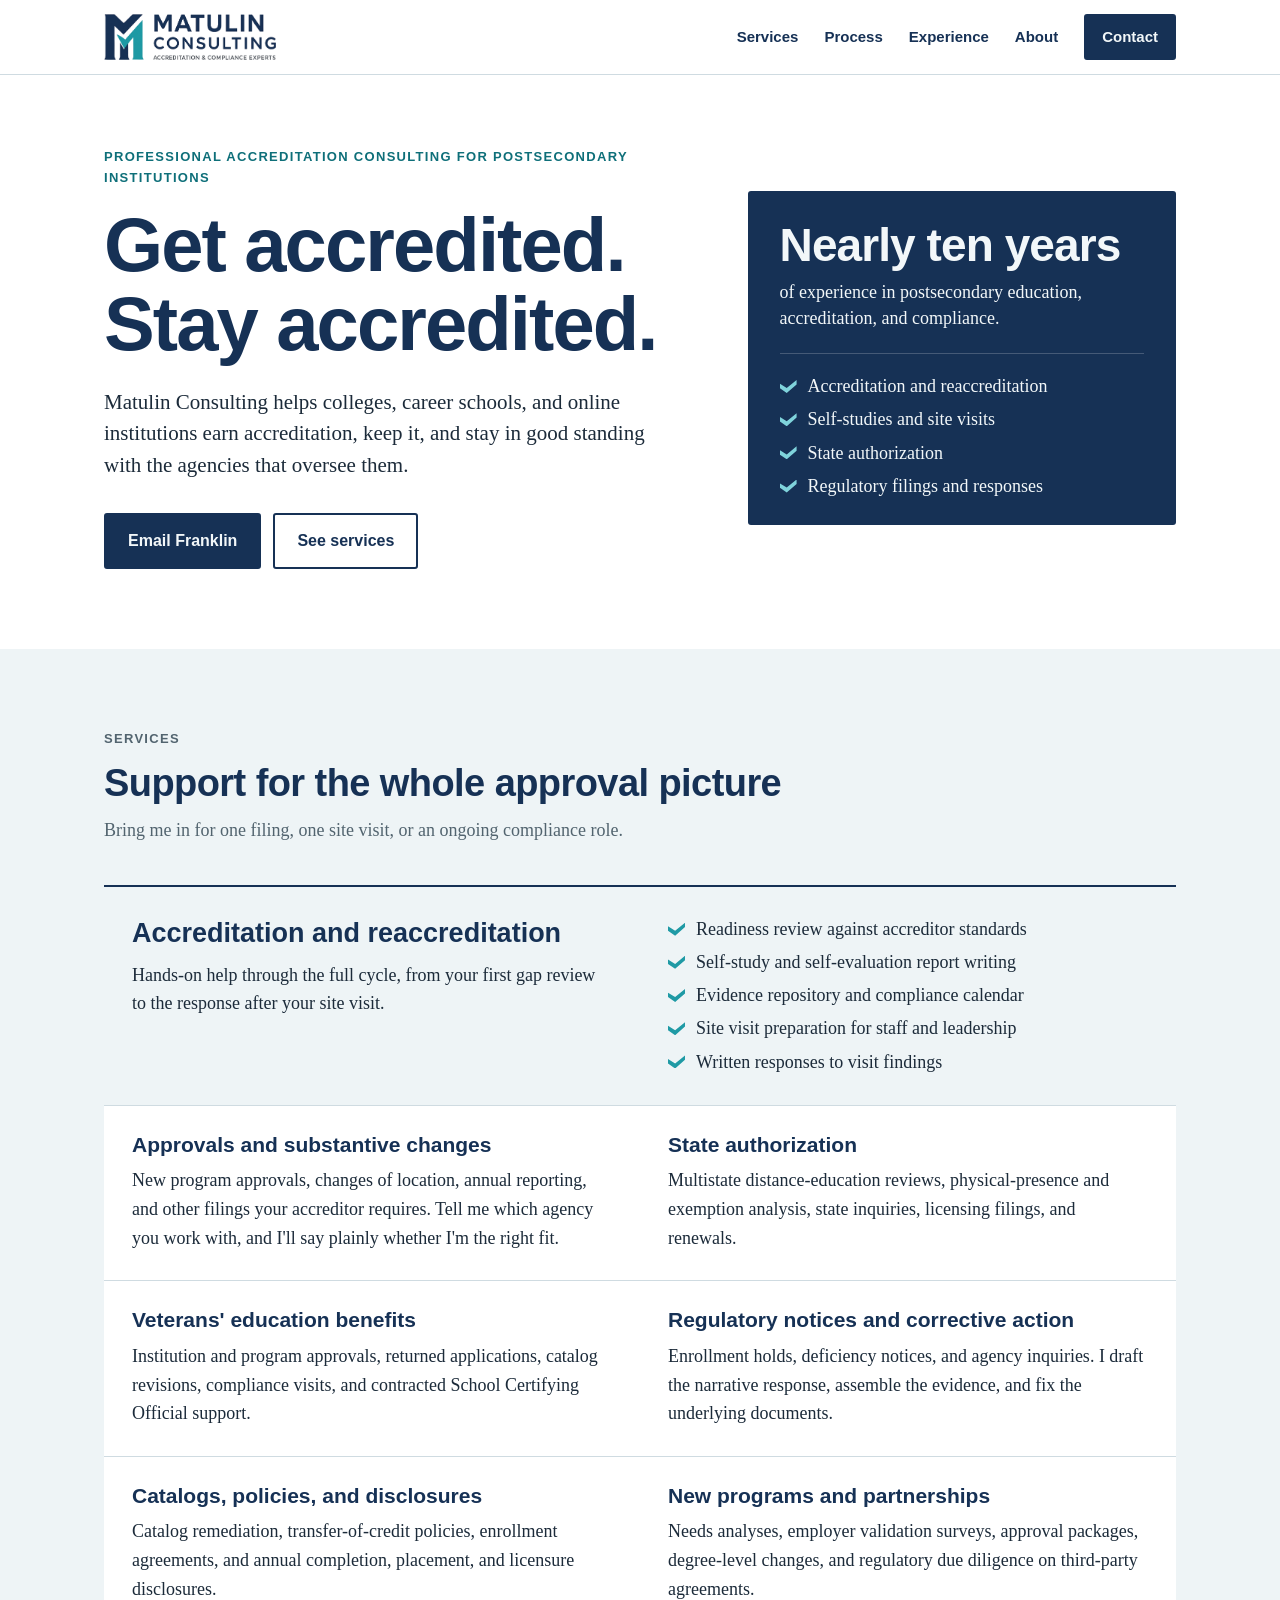
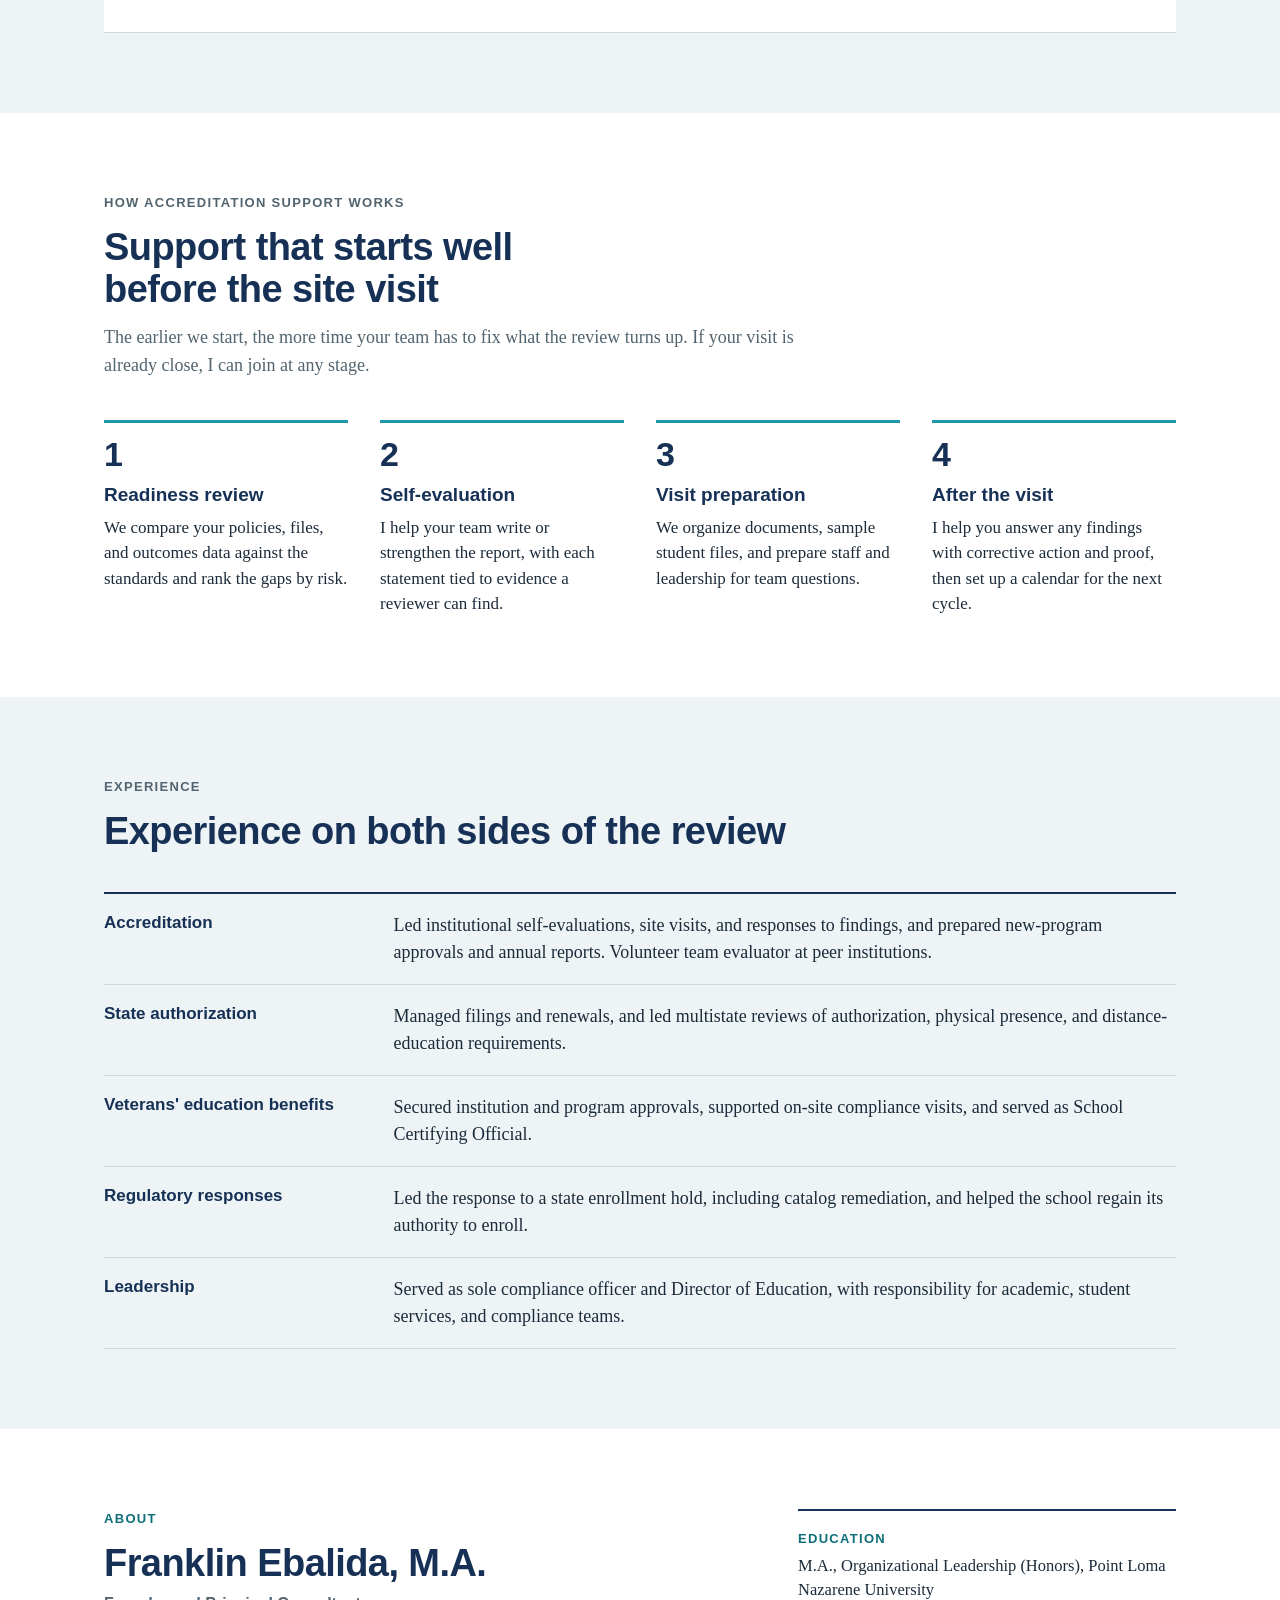
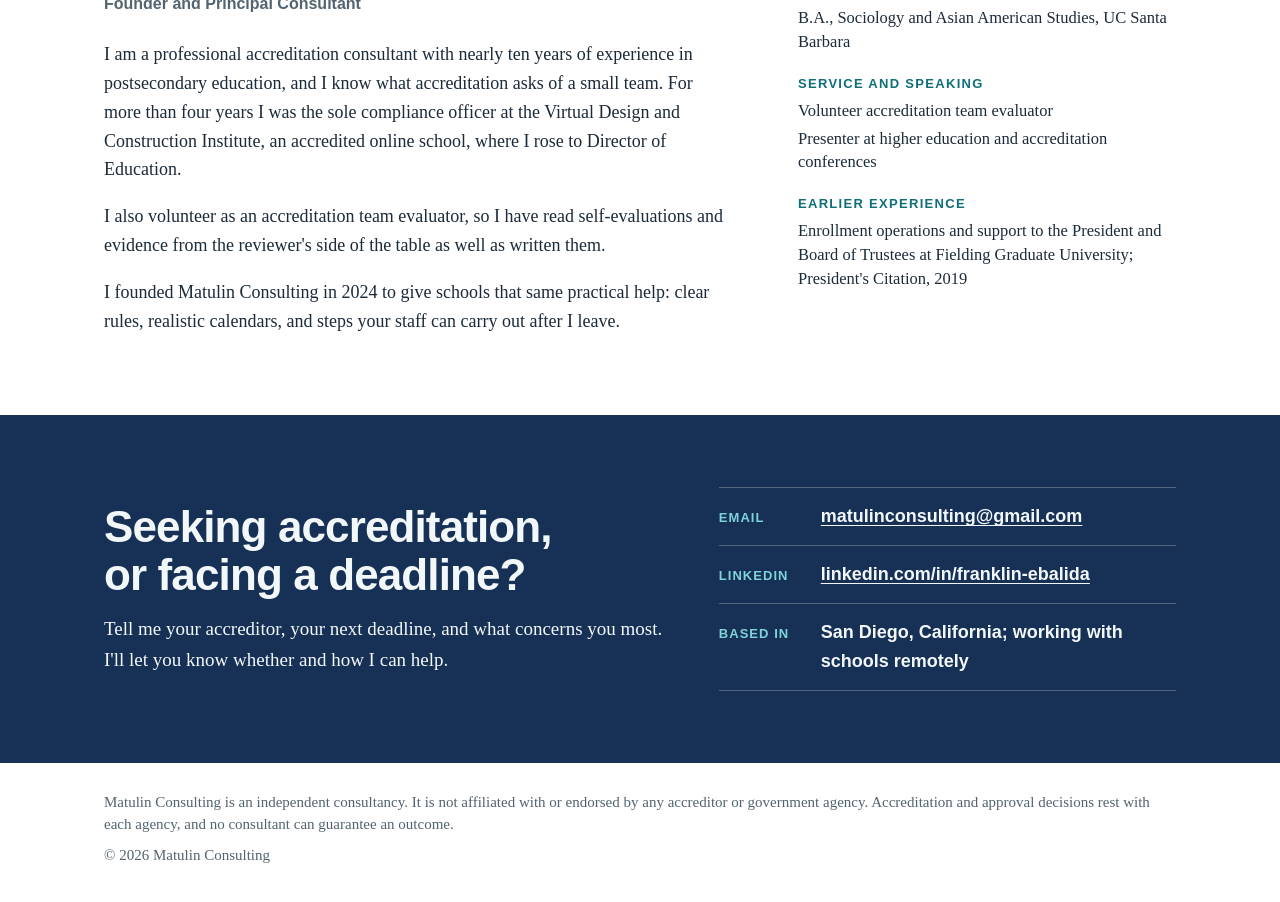
==== index.html @ 9430bd94 "Add browser security policy Co-Authored-By: Claude Opus 5.5 <noreply@anthropic.com>" ====
<!DOCTYPE html>
<html lang="en">
<head>
<meta charset="utf-8">
<meta http-equiv="Content-Security-Policy" content="default-src 'none'; img-src 'self'; style-src 'self' 'unsafe-inline' https://fonts.googleapis.com; font-src https://fonts.gstatic.com; base-uri 'none'; form-action 'none'; upgrade-insecure-requests">
<meta name="referrer" content="strict-origin-when-cross-origin">
<meta name="viewport" content="width=device-width, initial-scale=1">
<title>Matulin Consulting | Accreditation Consulting</title>
<meta name="description" content="Professional accreditation consulting for postsecondary institutions. Nearly ten years of experience helping schools get accredited and stay accredited.">
<meta property="og:title" content="Matulin Consulting: Accreditation &amp; Compliance Experts">
<meta property="og:description" content="Professional accreditation consulting. Get accredited and stay accredited.">
<meta property="og:type" content="website">
<meta property="og:url" content="https://matulin.consulting/">
<meta property="og:image" content="https://matulin.consulting/og-image.png">
<meta property="og:image:width" content="1200">
<meta property="og:image:height" content="630">
<meta name="twitter:card" content="summary_large_image">
<link rel="canonical" href="https://matulin.consulting/">
<script type="application/ld+json">{"@context": "https://schema.org", "@type": "ProfessionalService", "name": "Matulin Consulting", "url": "https://matulin.consulting/", "logo": "https://matulin.consulting/logo.png", "image": "https://matulin.consulting/og-image.png", "description": "Professional accreditation consulting for postsecondary institutions.", "email": "matulinconsulting@gmail.com", "founder": {"@type": "Person", "name": "Franklin Ebalida"}, "sameAs": ["https://www.linkedin.com/in/franklin-ebalida"], "areaServed": "United States"}</script>
<link rel="icon" type="image/png" href="favicon.png">
<link rel="preconnect" href="https://fonts.googleapis.com">
<link rel="preconnect" href="https://fonts.gstatic.com" crossorigin>
<link rel="stylesheet" href="https://fonts.googleapis.com/css2?family=Libre+Franklin:wght@500;600;700;800&family=Source+Serif+4:opsz,wght@8..60,400;8..60,600&display=swap">
<style>
/* Layout: an experience panel beside the hero claim, then ruled document-style rows instead of cards. The logo's teal check is the only ornament. */
:root {
  --paper: #FFFFFF;
  --tint: #EEF4F6;
  --ink: #1C2B3A;
  --muted: #52646F;
  --navy: #163155;
  --teal: #1F9AA5;
  --teal-ink: #0E6F79;
  --line: #CFDBE1;
  --on-navy: #F2F7F9;
  --on-navy-muted: #B5C7D6;
  --display: "Libre Franklin", "Franklin Gothic Medium", "Arial Narrow", Arial, sans-serif;
  --body: "Source Serif 4", Georgia, "Times New Roman", serif;
  color-scheme: light;
}

* { box-sizing: border-box; }
html { scroll-behavior: smooth; scroll-padding-top: 88px; }
body { margin: 0; background: var(--paper); color: var(--ink); font-family: var(--body); font-size: 18px; line-height: 1.6; }
h1, h2, h3 { font-family: var(--display); color: var(--navy); margin: 0; text-wrap: balance; }
p, ul, ol, dl, dd { margin: 0; padding: 0; }
ul, ol { list-style: none; }
img { max-width: 100%; display: block; }
a { color: var(--teal-ink); text-underline-offset: 3px; }
:focus-visible { outline: 3px solid var(--teal); outline-offset: 3px; }

.wrap { max-width: 1120px; margin: 0 auto; padding-inline: 24px; }
.section { padding-block: 80px; }
.section.tint { background: var(--tint); }
.label { font-family: var(--display); font-size: 13px; font-weight: 700; letter-spacing: .1em; text-transform: uppercase; color: var(--teal-ink); }
.section-head { display: grid; gap: 12px; margin-bottom: 40px; max-width: 720px; }
.section-head h2 { font-size: clamp(28px, 3.6vw, 38px); font-weight: 800; line-height: 1.12; letter-spacing: -.015em; }
.section-head p { color: var(--muted); }

/* Header */
.site-header { position: sticky; top: 0; z-index: 5; background: var(--paper); border-bottom: 1px solid var(--line); }
.site-header .wrap { display: flex; align-items: center; justify-content: space-between; gap: 24px; padding-block: 14px; }
.site-header img { height: 46px; width: auto; }
.site-nav { display: flex; align-items: center; gap: 26px; font-family: var(--display); font-size: 15px; font-weight: 600; }
.site-nav a { color: var(--navy); text-decoration: none; }
.site-nav a:hover { color: var(--teal-ink); }
.site-nav a.btn { color: var(--on-navy); }
.site-nav a.btn:hover { color: var(--on-navy); }

.btn { display: inline-block; font-family: var(--display); font-weight: 700; font-size: 16px; text-decoration: none; padding: 13px 22px; border-radius: 3px; background: var(--navy); color: var(--on-navy); border: 2px solid var(--navy); transition: background-color .15s, border-color .15s; }
.btn:hover { background: #0F2340; border-color: #0F2340; }
.btn.ghost { background: transparent; color: var(--navy); }
.btn.ghost:hover { background: var(--tint); border-color: var(--navy); }
.site-nav .btn { padding: 9px 16px; font-size: 15px; }

/* Hero */
.hero { padding-block: 72px 80px; }
.hero .wrap { display: grid; grid-template-columns: minmax(0, 1.15fr) minmax(0, .85fr); gap: 64px; align-items: center; }
.hero h1 { font-size: clamp(42px, 6vw, 76px); font-weight: 800; line-height: 1.04; letter-spacing: -.025em; margin-top: 16px; }
.hero .lede { font-size: 21px; line-height: 1.5; margin-top: 24px; max-width: 34em; }
.hero .cta { display: flex; flex-wrap: wrap; gap: 12px; margin-top: 32px; }

.record { background: var(--navy); color: var(--on-navy); padding: 30px 32px 26px; border-radius: 3px; }
.record .years { font-family: var(--display); font-weight: 800; font-size: 46px; line-height: 1.05; letter-spacing: -.02em; }
.record .years-note { font-size: 18px; line-height: 1.45; margin-top: 10px; }
.record .checks { margin-top: 22px; padding-top: 20px; border-top: 1px solid rgba(255,255,255,.2); }
.record .checks li::before { background: #7FD3DB; }

/* Services */
.services { display: grid; grid-template-columns: repeat(2, minmax(0, 1fr)); background: var(--paper); border-top: 2px solid var(--navy); }
.service { padding: 26px 28px 28px; border-bottom: 1px solid var(--line); }
.service h3 { font-size: 21px; font-weight: 700; line-height: 1.25; }
.service p { margin-top: 8px; }
.service.lead { grid-column: 1 / -1; display: grid; grid-template-columns: minmax(0, 1fr) minmax(0, 1fr); column-gap: 56px; background: var(--tint); padding: 30px 28px; margin-inline: 0; }
.service.lead h3 { font-size: 27px; font-weight: 800; }
.service.lead p:first-of-type { margin-top: 10px; }
.checks { display: grid; gap: 8px; }
.checks li { position: relative; padding-left: 28px; line-height: 1.4; }
.checks li::before { content: ""; position: absolute; left: 0; top: .32em; width: 17px; height: 13px; background: var(--teal); clip-path: polygon(0 28%, 42% 62%, 100% 0, 100% 34%, 42% 100%, 0 62%); }

/* Steps */
.steps { display: grid; grid-template-columns: repeat(4, minmax(0, 1fr)); gap: 32px; counter-reset: step; }
.steps li { counter-increment: step; border-top: 3px solid var(--teal); padding-top: 14px; }
.steps li::before { content: counter(step); display: block; font-family: var(--display); font-weight: 800; font-size: 34px; color: var(--navy); line-height: 1; margin-bottom: 12px; }
.steps h3 { font-size: 19px; font-weight: 700; line-height: 1.25; }
.steps p { font-size: 17px; margin-top: 8px; line-height: 1.5; }

/* Agency ledger */
.ledger-wrap { overflow-x: auto; }
.ledger { width: 100%; border-collapse: collapse; border-top: 2px solid var(--navy); }
.ledger th, .ledger td { text-align: left; vertical-align: top; padding: 18px 24px 18px 0; border-bottom: 1px solid var(--line); }
.ledger th { width: 27%; font-family: var(--display); font-weight: 700; font-size: 17px; line-height: 1.3; color: var(--navy); }
.ledger td { padding-right: 0; line-height: 1.5; }

/* About */
.about { display: grid; grid-template-columns: minmax(0, 1.25fr) minmax(0, .75fr); gap: 64px; }
.about .bio { display: grid; gap: 18px; max-width: 40em; margin-top: 24px; }
.about h2 { font-size: clamp(28px, 3.6vw, 38px); font-weight: 800; line-height: 1.12; letter-spacing: -.015em; margin-top: 12px; }
.about .role { font-family: var(--display); font-weight: 600; font-size: 16px; color: var(--muted); margin-top: 6px; }
.facts { display: grid; gap: 20px; align-content: start; border-top: 2px solid var(--navy); padding-top: 18px; }
.facts h3 { font-size: 13px; font-weight: 700; letter-spacing: .1em; text-transform: uppercase; color: var(--teal-ink); }
.facts p { font-size: 16.5px; line-height: 1.45; margin-top: 4px; }

/* Contact */
.contact { background: var(--navy); color: var(--on-navy); padding-block: 72px; }
.contact .wrap { display: grid; grid-template-columns: minmax(0, 1.1fr) minmax(0, .9fr); gap: 56px; align-items: center; }
.contact h2 { color: var(--on-navy); font-size: clamp(30px, 4vw, 44px); font-weight: 800; line-height: 1.08; letter-spacing: -.02em; }
.contact p { margin-top: 16px; font-size: 19px; max-width: 32em; }
.channels { display: grid; gap: 0; }
.channels li { display: grid; grid-template-columns: 90px 1fr; gap: 12px; align-items: baseline; padding-block: 14px; border-top: 1px solid rgba(255,255,255,.25); }
.channels li:last-child { border-bottom: 1px solid rgba(255,255,255,.25); }
.channels span { font-family: var(--display); font-size: 13px; font-weight: 700; letter-spacing: .08em; text-transform: uppercase; color: #7FD3DB; }
.channels a { color: var(--on-navy); font-family: var(--display); font-weight: 600; font-size: 18px; overflow-wrap: anywhere; }
.channels .plain { font-family: var(--display); font-weight: 600; font-size: 18px; color: var(--on-navy); letter-spacing: 0; text-transform: none; }

footer { padding-block: 28px 36px; font-size: 15px; line-height: 1.5; color: var(--muted); }
footer p + p { margin-top: 8px; }

@media (max-width: 900px) {
  .section { padding-block: 60px; }
  .hero { padding-block: 48px 60px; }
  .hero .wrap, .about, .contact .wrap { grid-template-columns: minmax(0, 1fr); gap: 40px; }
  .steps { grid-template-columns: repeat(2, minmax(0, 1fr)); }
  .service.lead { grid-template-columns: minmax(0, 1fr); row-gap: 18px; }
  .site-nav a:not(.btn) { display: none; }
}
@media (max-width: 620px) {
  body { font-size: 17px; }
  .wrap { padding-inline: 18px; }
  .services, .steps { grid-template-columns: minmax(0, 1fr); }
  .service, .service.lead { padding: 24px 18px; }
  .site-header img { height: 36px; }
  .hero .lede { font-size: 19px; }
  .record { padding: 24px 22px 20px; }
  .record .years { font-size: 38px; }
  .ledger th, .ledger td { display: block; width: 100%; padding: 0; border: 0; }
  .ledger th { padding-top: 16px; }
  .ledger td { padding: 4px 0 16px; border-bottom: 1px solid var(--line); }
  .channels li { grid-template-columns: minmax(0, 1fr); gap: 2px; }
}
@media (prefers-reduced-motion: reduce) {
  html { scroll-behavior: auto; }
  .btn { transition: none; }
}
</style>
</head>
<body>

<header class="site-header">
  <div class="wrap">
    <a href="#top" aria-label="Matulin Consulting home"><img src="logo.png" width="457" height="122" alt="Matulin Consulting: Accreditation &amp; Compliance Experts"></a>
    <nav class="site-nav" aria-label="Main">
      <a href="#services">Services</a>
      <a href="#process">Process</a>
      <a href="#experience">Experience</a>
      <a href="#about">About</a>
      <a class="btn" href="#contact">Contact</a>
    </nav>
  </div>
</header>

<main id="top">

<section class="hero">
  <div class="wrap">
    <div>
      <p class="label">Professional accreditation consulting for postsecondary institutions</p>
      <h1>Get accredited. Stay accredited.</h1>
      <p class="lede">Matulin Consulting helps colleges, career schools, and online institutions earn accreditation, keep it, and stay in good standing with the agencies that oversee them.</p>
      <div class="cta">
        <a class="btn" href="mailto:matulinconsulting@gmail.com?subject=Accreditation%20support%20inquiry">Email Franklin</a>
        <a class="btn ghost" href="#services">See services</a>
      </div>
    </div>

    <aside class="record" aria-label="Experience">
      <p class="years">Nearly ten years</p>
      <p class="years-note">of experience in postsecondary education, accreditation, and compliance.</p>
      <ul class="checks">
        <li>Accreditation and reaccreditation</li>
        <li>Self-studies and site visits</li>
        <li>State authorization</li>
        <li>Regulatory filings and responses</li>
      </ul>
    </aside>
  </div>
</section>

<section class="section tint" id="services">
  <div class="wrap">
    <div class="section-head">
      <p class="label">Services</p>
      <h2>Support for the whole approval picture</h2>
      <p>Bring me in for one filing, one site visit, or an ongoing compliance role.</p>
    </div>
    <div class="services">
      <article class="service lead">
        <div>
          <h3>Accreditation and reaccreditation</h3>
          <p>Hands-on help through the full cycle, from your first gap review to the response after your site visit.</p>
        </div>
        <ul class="checks">
          <li>Readiness review against accreditor standards</li>
          <li>Self-study and self-evaluation report writing</li>
          <li>Evidence repository and compliance calendar</li>
          <li>Site visit preparation for staff and leadership</li>
          <li>Written responses to visit findings</li>
        </ul>
      </article>
      <article class="service">
        <h3>Approvals and substantive changes</h3>
        <p>New program approvals, changes of location, annual reporting, and other filings your accreditor requires. Tell me which agency you work with, and I'll say plainly whether I'm the right fit.</p>
      </article>
      <article class="service">
        <h3>State authorization</h3>
        <p>Multistate distance-education reviews, physical-presence and exemption analysis, state inquiries, licensing filings, and renewals.</p>
      </article>
      <article class="service">
        <h3>Veterans' education benefits</h3>
        <p>Institution and program approvals, returned applications, catalog revisions, compliance visits, and contracted School Certifying Official support.</p>
      </article>
      <article class="service">
        <h3>Regulatory notices and corrective action</h3>
        <p>Enrollment holds, deficiency notices, and agency inquiries. I draft the narrative response, assemble the evidence, and fix the underlying documents.</p>
      </article>
      <article class="service">
        <h3>Catalogs, policies, and disclosures</h3>
        <p>Catalog remediation, transfer-of-credit policies, enrollment agreements, and annual completion, placement, and licensure disclosures.</p>
      </article>
      <article class="service">
        <h3>New programs and partnerships</h3>
        <p>Needs analyses, employer validation surveys, approval packages, degree-level changes, and regulatory due diligence on third-party agreements.</p>
      </article>
    </div>
  </div>
</section>

<section class="section" id="process">
  <div class="wrap">
    <div class="section-head">
      <p class="label">How accreditation support works</p>
      <h2>Support that starts well before the site visit</h2>
      <p>The earlier we start, the more time your team has to fix what the review turns up. If your visit is already close, I can join at any stage.</p>
    </div>
    <ol class="steps">
      <li>
        <h3>Readiness review</h3>
        <p>We compare your policies, files, and outcomes data against the standards and rank the gaps by risk.</p>
      </li>
      <li>
        <h3>Self-evaluation</h3>
        <p>I help your team write or strengthen the report, with each statement tied to evidence a reviewer can find.</p>
      </li>
      <li>
        <h3>Visit preparation</h3>
        <p>We organize documents, sample student files, and prepare staff and leadership for team questions.</p>
      </li>
      <li>
        <h3>After the visit</h3>
        <p>I help you answer any findings with corrective action and proof, then set up a calendar for the next cycle.</p>
      </li>
    </ol>
  </div>
</section>

<section class="section tint" id="experience">
  <div class="wrap">
    <div class="section-head">
      <p class="label">Experience</p>
      <h2>Experience on both sides of the review</h2>
    </div>
    <div class="ledger-wrap">
      <table class="ledger">
        <tbody>
          <tr><th scope="row">Accreditation</th><td>Led institutional self-evaluations, site visits, and responses to findings, and prepared new-program approvals and annual reports. Volunteer team evaluator at peer institutions.</td></tr>
          <tr><th scope="row">State authorization</th><td>Managed filings and renewals, and led multistate reviews of authorization, physical presence, and distance-education requirements.</td></tr>
          <tr><th scope="row">Veterans' education benefits</th><td>Secured institution and program approvals, supported on-site compliance visits, and served as School Certifying Official.</td></tr>
          <tr><th scope="row">Regulatory responses</th><td>Led the response to a state enrollment hold, including catalog remediation, and helped the school regain its authority to enroll.</td></tr>
          <tr><th scope="row">Leadership</th><td>Served as sole compliance officer and Director of Education, with responsibility for academic, student services, and compliance teams.</td></tr>
        </tbody>
      </table>
    </div>
  </div>
</section>

<section class="section" id="about">
  <div class="wrap about">
    <div>
      <p class="label">About</p>
      <h2>Franklin Ebalida, M.A.</h2>
      <p class="role">Founder and Principal Consultant</p>
      <div class="bio">
        <p>I am a professional accreditation consultant with nearly ten years of experience in postsecondary education, and I know what accreditation asks of a small team. For more than four years I was the sole compliance officer at the Virtual Design and Construction Institute, an accredited online school, where I rose to Director of Education.</p>
        <p>I also volunteer as an accreditation team evaluator, so I have read self-evaluations and evidence from the reviewer's side of the table as well as written them.</p>
        <p>I founded Matulin Consulting in 2024 to give schools that same practical help: clear rules, realistic calendars, and steps your staff can carry out after I leave.</p>
      </div>
    </div>
    <div class="facts">
      <div><h3>Education</h3><p>M.A., Organizational Leadership (Honors), Point Loma Nazarene University</p><p>B.A., Sociology and Asian American Studies, UC Santa Barbara</p></div>
      <div><h3>Service and speaking</h3><p>Volunteer accreditation team evaluator</p><p>Presenter at higher education and accreditation conferences</p></div>
      <div><h3>Earlier experience</h3><p>Enrollment operations and support to the President and Board of Trustees at Fielding Graduate University; President's Citation, 2019</p></div>
    </div>
  </div>
</section>

<section class="contact" id="contact">
  <div class="wrap">
    <div>
      <h2>Seeking accreditation, or facing a deadline?</h2>
      <p>Tell me your accreditor, your next deadline, and what concerns you most. I'll let you know whether and how I can help.</p>
    </div>
    <ul class="channels">
      <li><span>Email</span><a href="mailto:matulinconsulting@gmail.com?subject=Accreditation%20support%20inquiry">matulinconsulting@gmail.com</a></li>
      <li><span>LinkedIn</span><a href="https://www.linkedin.com/in/franklin-ebalida" rel="noopener noreferrer">linkedin.com/in/franklin-ebalida</a></li>
      <li><span>Based in</span><span class="plain">San Diego, California; working with schools remotely</span></li>
    </ul>
  </div>
</section>

</main>

<footer>
  <div class="wrap">
    <p>Matulin Consulting is an independent consultancy. It is not affiliated with or endorsed by any accreditor or government agency. Accreditation and approval decisions rest with each agency, and no consultant can guarantee an outcome.</p>
    <p>&copy; 2026 Matulin Consulting</p>
  </div>
</footer>

</body>
</html>
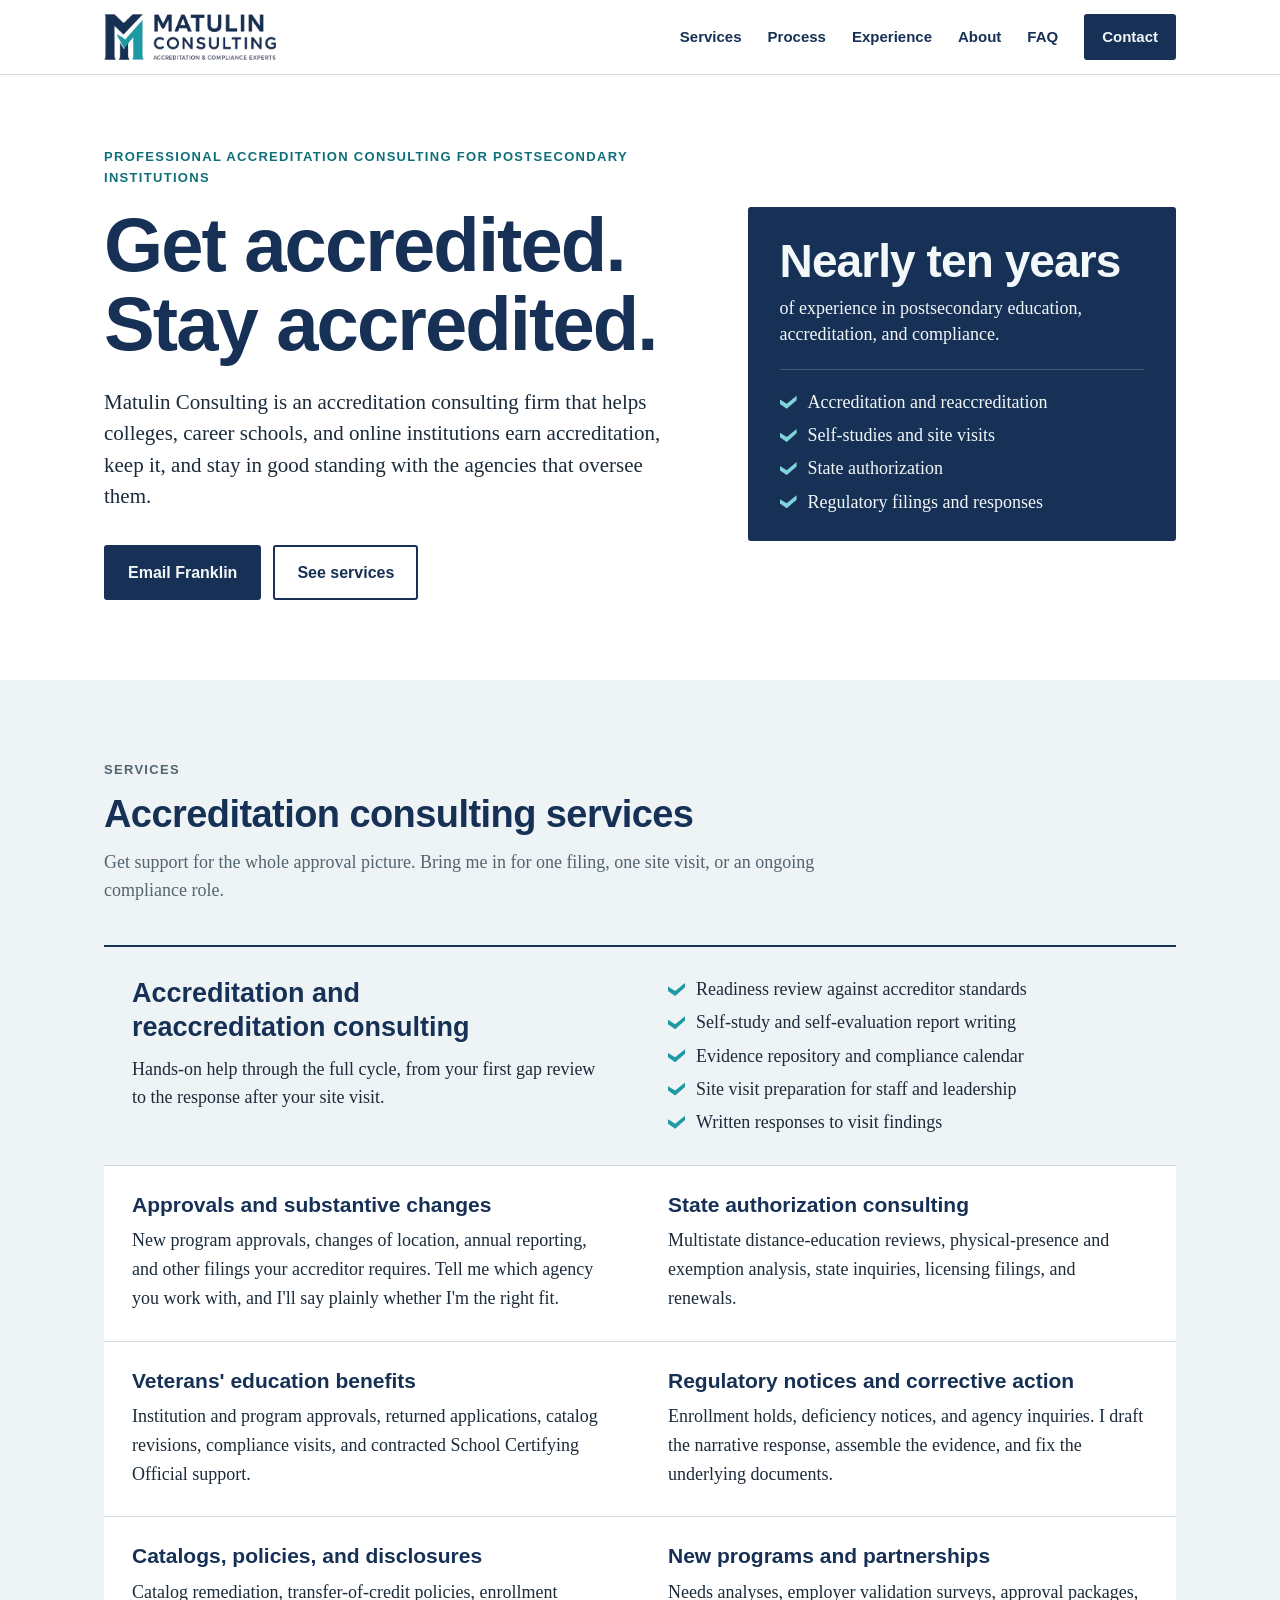
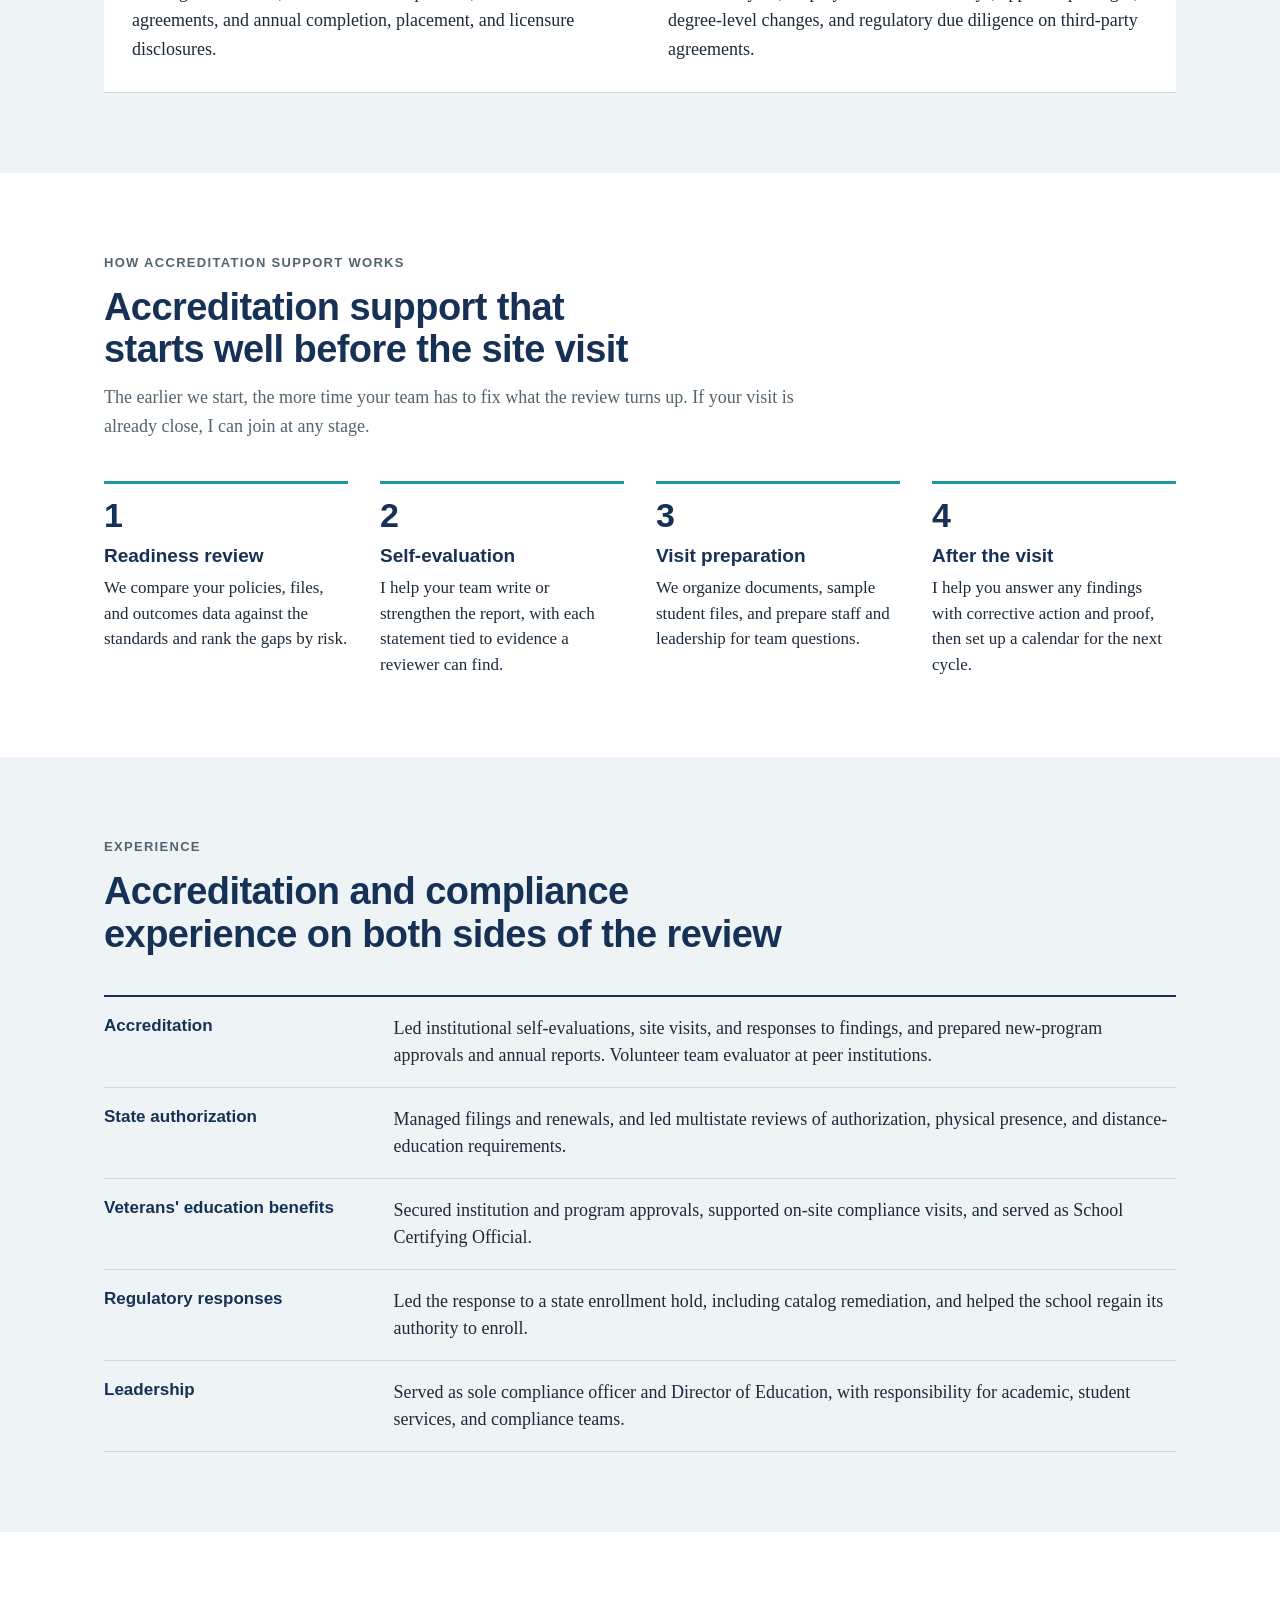
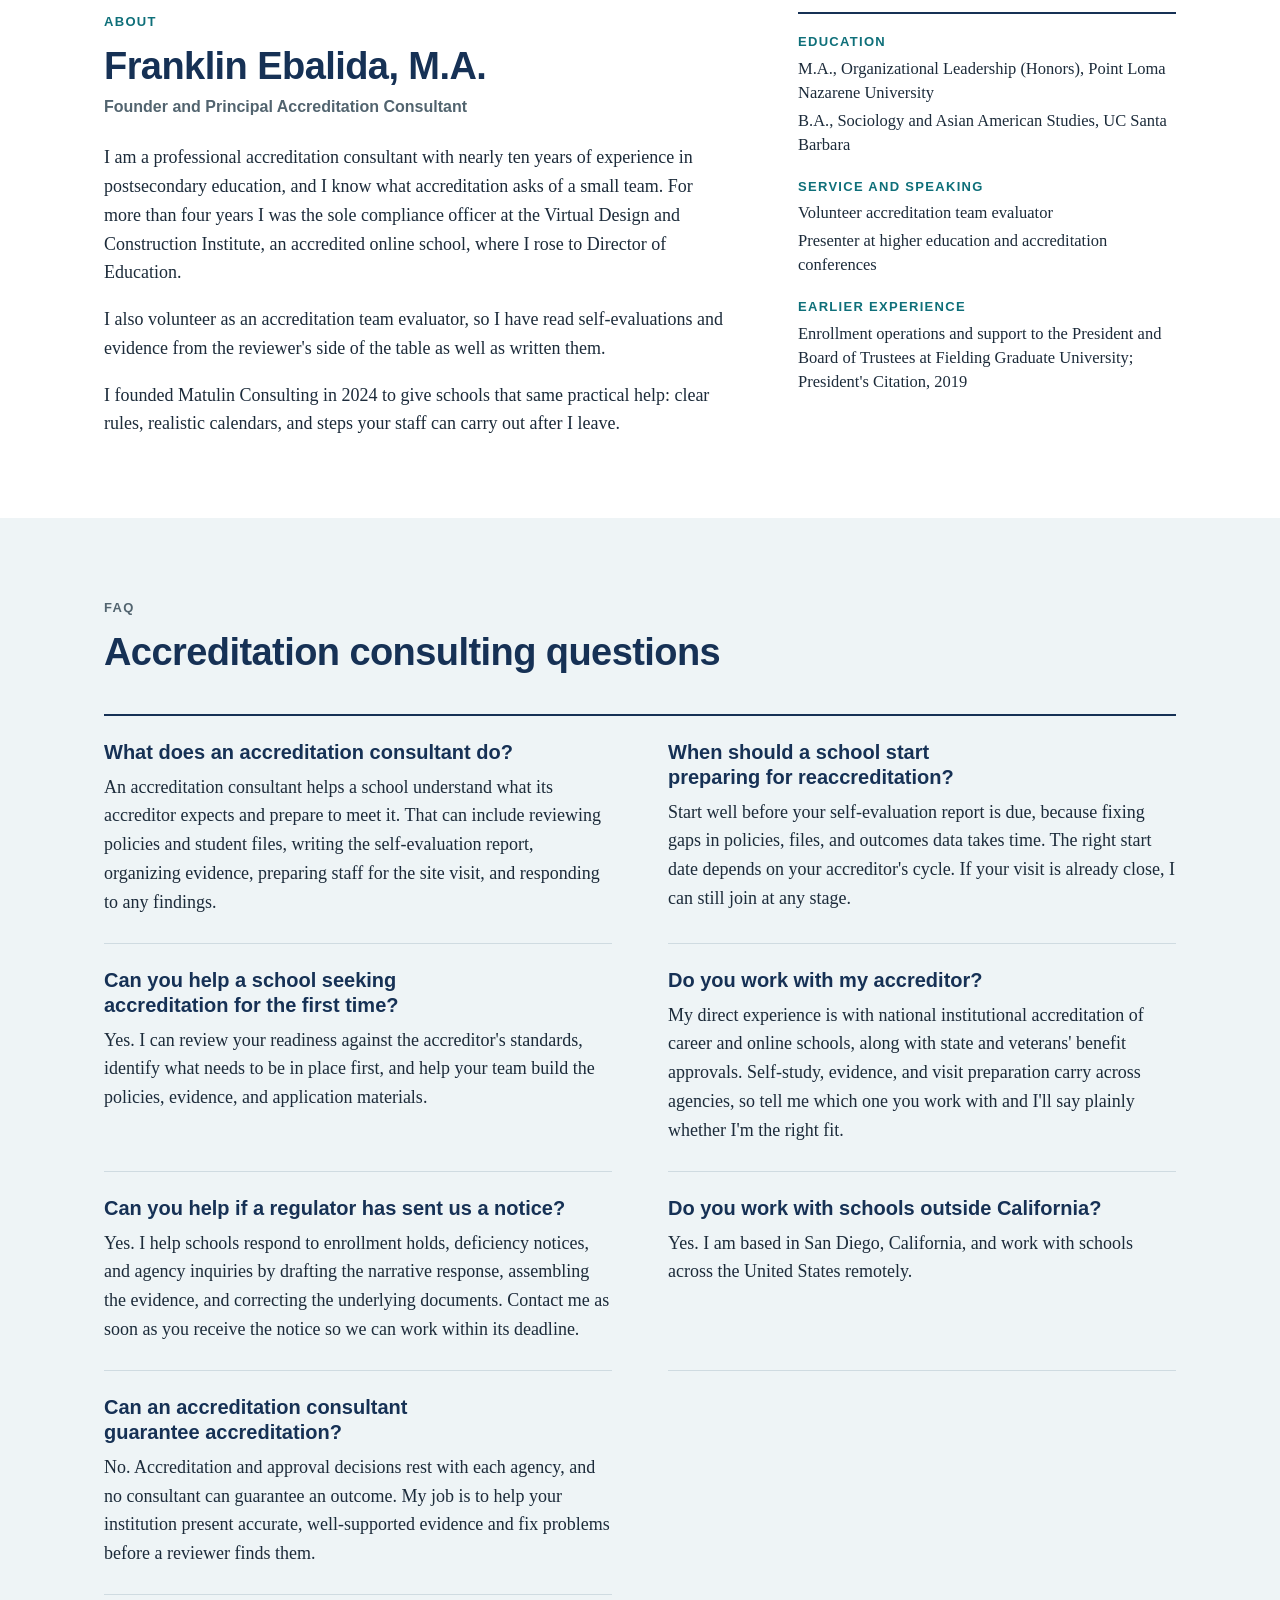
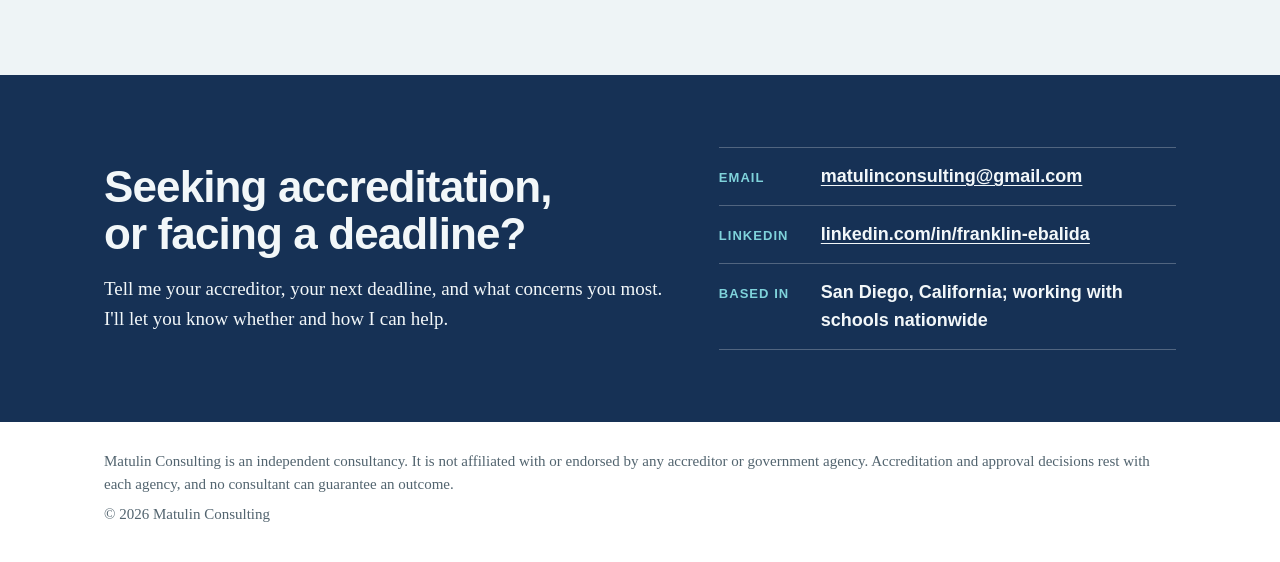
==== commit f278bfe6: "Optimize site for search Co-Authored-By: Claude Opus 5.5 <noreply@anthropic.com>" ====
--- a/index.html
+++ b/index.html
@@ -5,18 +5,21 @@
 <meta http-equiv="Content-Security-Policy" content="default-src 'none'; img-src 'self'; style-src 'self' 'unsafe-inline' https://fonts.googleapis.com; font-src https://fonts.gstatic.com; base-uri 'none'; form-action 'none'; upgrade-insecure-requests">
 <meta name="referrer" content="strict-origin-when-cross-origin">
 <meta name="viewport" content="width=device-width, initial-scale=1">
-<title>Matulin Consulting | Accreditation Consulting</title>
-<meta name="description" content="Professional accreditation consulting for postsecondary institutions. Nearly ten years of experience helping schools get accredited and stay accredited.">
-<meta property="og:title" content="Matulin Consulting: Accreditation &amp; Compliance Experts">
-<meta property="og:description" content="Professional accreditation consulting. Get accredited and stay accredited.">
+<title>Accreditation Consulting for Colleges &amp; Schools | Matulin Consulting</title>
+<meta name="description" content="Accreditation consulting for colleges, career schools, and online institutions. Help with self-studies, site visits, reaccreditation, and state authorization.">
+<meta property="og:title" content="Accreditation Consulting for Colleges &amp; Schools | Matulin Consulting">
+<meta property="og:description" content="Accreditation consulting for colleges, career schools, and online institutions. Help with self-studies, site visits, reaccreditation, and state authorization.">
 <meta property="og:type" content="website">
+<meta property="og:site_name" content="Matulin Consulting">
+<meta property="og:locale" content="en_US">
 <meta property="og:url" content="https://matulin.consulting/">
 <meta property="og:image" content="https://matulin.consulting/og-image.png">
 <meta property="og:image:width" content="1200">
 <meta property="og:image:height" content="630">
 <meta name="twitter:card" content="summary_large_image">
+<meta name="theme-color" content="#163155">
 <link rel="canonical" href="https://matulin.consulting/">
-<script type="application/ld+json">{"@context": "https://schema.org", "@type": "ProfessionalService", "name": "Matulin Consulting", "url": "https://matulin.consulting/", "logo": "https://matulin.consulting/logo.png", "image": "https://matulin.consulting/og-image.png", "description": "Professional accreditation consulting for postsecondary institutions.", "email": "matulinconsulting@gmail.com", "founder": {"@type": "Person", "name": "Franklin Ebalida"}, "sameAs": ["https://www.linkedin.com/in/franklin-ebalida"], "areaServed": "United States"}</script>
+<script type="application/ld+json">{"@context": "https://schema.org", "@graph": [{"@type": "ProfessionalService", "@id": "https://matulin.consulting/#business", "name": "Matulin Consulting", "url": "https://matulin.consulting/", "logo": "https://matulin.consulting/logo.png", "image": "https://matulin.consulting/og-image.png", "description": "Accreditation consulting for colleges, career schools, and online institutions. Help with self-studies, site visits, reaccreditation, and state authorization.", "email": "matulinconsulting@gmail.com", "address": {"@type": "PostalAddress", "addressLocality": "San Diego", "addressRegion": "CA", "addressCountry": "US"}, "areaServed": {"@type": "Country", "name": "United States"}, "founder": {"@id": "https://matulin.consulting/#franklin"}, "sameAs": ["https://www.linkedin.com/in/franklin-ebalida"], "knowsAbout": ["Accreditation", "Reaccreditation", "Self-evaluation reports", "Accreditation site visits", "State authorization", "Postsecondary compliance", "Veterans' education benefits"], "hasOfferCatalog": {"@type": "OfferCatalog", "name": "Accreditation consulting services", "itemListElement": [{"@type": "Offer", "itemOffered": {"@type": "Service", "name": "Accreditation and reaccreditation consulting"}}, {"@type": "Offer", "itemOffered": {"@type": "Service", "name": "Approvals and substantive changes"}}, {"@type": "Offer", "itemOffered": {"@type": "Service", "name": "State authorization consulting"}}, {"@type": "Offer", "itemOffered": {"@type": "Service", "name": "Veterans' education benefits support"}}, {"@type": "Offer", "itemOffered": {"@type": "Service", "name": "Regulatory notices and corrective action"}}, {"@type": "Offer", "itemOffered": {"@type": "Service", "name": "Catalogs, policies, and disclosures"}}, {"@type": "Offer", "itemOffered": {"@type": "Service", "name": "New programs and partnerships"}}]}}, {"@type": "Person", "@id": "https://matulin.consulting/#franklin", "name": "Franklin Ebalida", "honorificSuffix": "M.A.", "jobTitle": "Founder and Principal Accreditation Consultant", "worksFor": {"@id": "https://matulin.consulting/#business"}, "url": "https://matulin.consulting/#about", "sameAs": ["https://www.linkedin.com/in/franklin-ebalida"], "alumniOf": [{"@type": "CollegeOrUniversity", "name": "Point Loma Nazarene University"}, {"@type": "CollegeOrUniversity", "name": "University of California, Santa Barbara"}]}, {"@type": "WebSite", "@id": "https://matulin.consulting/#website", "url": "https://matulin.consulting/", "name": "Matulin Consulting", "publisher": {"@id": "https://matulin.consulting/#business"}}, {"@type": "FAQPage", "@id": "https://matulin.consulting/#faq", "mainEntity": [{"@type": "Question", "name": "What does an accreditation consultant do?", "acceptedAnswer": {"@type": "Answer", "text": "An accreditation consultant helps a school understand what its accreditor expects and prepare to meet it. That can include reviewing policies and student files, writing the self-evaluation report, organizing evidence, preparing staff for the site visit, and responding to any findings."}}, {"@type": "Question", "name": "When should a school start preparing for reaccreditation?", "acceptedAnswer": {"@type": "Answer", "text": "Start well before your self-evaluation report is due, because fixing gaps in policies, files, and outcomes data takes time. The right start date depends on your accreditor's cycle. If your visit is already close, I can still join at any stage."}}, {"@type": "Question", "name": "Can you help a school seeking accreditation for the first time?", "acceptedAnswer": {"@type": "Answer", "text": "Yes. I can review your readiness against the accreditor's standards, identify what needs to be in place first, and help your team build the policies, evidence, and application materials."}}, {"@type": "Question", "name": "Do you work with my accreditor?", "acceptedAnswer": {"@type": "Answer", "text": "My direct experience is with national institutional accreditation of career and online schools, along with state and veterans' benefit approvals. Self-study, evidence, and visit preparation carry across agencies, so tell me which one you work with and I'll say plainly whether I'm the right fit."}}, {"@type": "Question", "name": "Can you help if a regulator has sent us a notice?", "acceptedAnswer": {"@type": "Answer", "text": "Yes. I help schools respond to enrollment holds, deficiency notices, and agency inquiries by drafting the narrative response, assembling the evidence, and correcting the underlying documents. Contact me as soon as you receive the notice so we can work within its deadline."}}, {"@type": "Question", "name": "Do you work with schools outside California?", "acceptedAnswer": {"@type": "Answer", "text": "Yes. I am based in San Diego, California, and work with schools across the United States remotely."}}, {"@type": "Question", "name": "Can an accreditation consultant guarantee accreditation?", "acceptedAnswer": {"@type": "Answer", "text": "No. Accreditation and approval decisions rest with each agency, and no consultant can guarantee an outcome. My job is to help your institution present accurate, well-supported evidence and fix problems before a reviewer finds them."}}]}]}</script>
 <link rel="icon" type="image/png" href="favicon.png">
 <link rel="preconnect" href="https://fonts.googleapis.com">
 <link rel="preconnect" href="https://fonts.gstatic.com" crossorigin>
@@ -121,6 +124,11 @@
 .facts h3 { font-size: 13px; font-weight: 700; letter-spacing: .1em; text-transform: uppercase; color: var(--teal-ink); }
 .facts p { font-size: 16.5px; line-height: 1.45; margin-top: 4px; }
 
+.faq { display: grid; grid-template-columns: repeat(2, minmax(0, 1fr)); column-gap: 56px; border-top: 2px solid var(--navy); }
+.faq-item { padding-block: 24px 26px; border-bottom: 1px solid var(--line); }
+.faq-item h3 { font-size: 20px; font-weight: 700; line-height: 1.25; }
+.faq-item p { margin-top: 8px; }
+
 /* Contact */
 .contact { background: var(--navy); color: var(--on-navy); padding-block: 72px; }
 .contact .wrap { display: grid; grid-template-columns: minmax(0, 1.1fr) minmax(0, .9fr); gap: 56px; align-items: center; }
@@ -147,7 +155,7 @@
 @media (max-width: 620px) {
   body { font-size: 17px; }
   .wrap { padding-inline: 18px; }
-  .services, .steps { grid-template-columns: minmax(0, 1fr); }
+  .services, .steps, .faq { grid-template-columns: minmax(0, 1fr); }
   .service, .service.lead { padding: 24px 18px; }
   .site-header img { height: 36px; }
   .hero .lede { font-size: 19px; }
@@ -174,6 +182,7 @@
       <a href="#process">Process</a>
       <a href="#experience">Experience</a>
       <a href="#about">About</a>
+      <a href="#faq">FAQ</a>
       <a class="btn" href="#contact">Contact</a>
     </nav>
   </div>
@@ -186,7 +195,7 @@
     <div>
       <p class="label">Professional accreditation consulting for postsecondary institutions</p>
       <h1>Get accredited. Stay accredited.</h1>
-      <p class="lede">Matulin Consulting helps colleges, career schools, and online institutions earn accreditation, keep it, and stay in good standing with the agencies that oversee them.</p>
+      <p class="lede">Matulin Consulting is an accreditation consulting firm that helps colleges, career schools, and online institutions earn accreditation, keep it, and stay in good standing with the agencies that oversee them.</p>
       <div class="cta">
         <a class="btn" href="mailto:matulinconsulting@gmail.com?subject=Accreditation%20support%20inquiry">Email Franklin</a>
         <a class="btn ghost" href="#services">See services</a>
@@ -210,13 +219,13 @@
   <div class="wrap">
     <div class="section-head">
       <p class="label">Services</p>
-      <h2>Support for the whole approval picture</h2>
-      <p>Bring me in for one filing, one site visit, or an ongoing compliance role.</p>
+      <h2>Accreditation consulting services</h2>
+      <p>Get support for the whole approval picture. Bring me in for one filing, one site visit, or an ongoing compliance role.</p>
     </div>
     <div class="services">
       <article class="service lead">
         <div>
-          <h3>Accreditation and reaccreditation</h3>
+          <h3>Accreditation and reaccreditation consulting</h3>
           <p>Hands-on help through the full cycle, from your first gap review to the response after your site visit.</p>
         </div>
         <ul class="checks">
@@ -232,7 +241,7 @@
         <p>New program approvals, changes of location, annual reporting, and other filings your accreditor requires. Tell me which agency you work with, and I'll say plainly whether I'm the right fit.</p>
       </article>
       <article class="service">
-        <h3>State authorization</h3>
+        <h3>State authorization consulting</h3>
         <p>Multistate distance-education reviews, physical-presence and exemption analysis, state inquiries, licensing filings, and renewals.</p>
       </article>
       <article class="service">
@@ -259,7 +268,7 @@
   <div class="wrap">
     <div class="section-head">
       <p class="label">How accreditation support works</p>
-      <h2>Support that starts well before the site visit</h2>
+      <h2>Accreditation support that starts well before the site visit</h2>
       <p>The earlier we start, the more time your team has to fix what the review turns up. If your visit is already close, I can join at any stage.</p>
     </div>
     <ol class="steps">
@@ -287,7 +296,7 @@
   <div class="wrap">
     <div class="section-head">
       <p class="label">Experience</p>
-      <h2>Experience on both sides of the review</h2>
+      <h2>Accreditation and compliance experience on both sides of the review</h2>
     </div>
     <div class="ledger-wrap">
       <table class="ledger">
@@ -308,7 +317,7 @@
     <div>
       <p class="label">About</p>
       <h2>Franklin Ebalida, M.A.</h2>
-      <p class="role">Founder and Principal Consultant</p>
+      <p class="role">Founder and Principal Accreditation Consultant</p>
       <div class="bio">
         <p>I am a professional accreditation consultant with nearly ten years of experience in postsecondary education, and I know what accreditation asks of a small team. For more than four years I was the sole compliance officer at the Virtual Design and Construction Institute, an accredited online school, where I rose to Director of Education.</p>
         <p>I also volunteer as an accreditation team evaluator, so I have read self-evaluations and evidence from the reviewer's side of the table as well as written them.</p>
@@ -323,6 +332,45 @@
   </div>
 </section>
 
+<section class="section tint" id="faq">
+  <div class="wrap">
+    <div class="section-head">
+      <p class="label">FAQ</p>
+      <h2>Accreditation consulting questions</h2>
+    </div>
+    <div class="faq">
+      <div class="faq-item">
+        <h3>What does an accreditation consultant do?</h3>
+        <p>An accreditation consultant helps a school understand what its accreditor expects and prepare to meet it. That can include reviewing policies and student files, writing the self-evaluation report, organizing evidence, preparing staff for the site visit, and responding to any findings.</p>
+      </div>
+      <div class="faq-item">
+        <h3>When should a school start preparing for reaccreditation?</h3>
+        <p>Start well before your self-evaluation report is due, because fixing gaps in policies, files, and outcomes data takes time. The right start date depends on your accreditor's cycle. If your visit is already close, I can still join at any stage.</p>
+      </div>
+      <div class="faq-item">
+        <h3>Can you help a school seeking accreditation for the first time?</h3>
+        <p>Yes. I can review your readiness against the accreditor's standards, identify what needs to be in place first, and help your team build the policies, evidence, and application materials.</p>
+      </div>
+      <div class="faq-item">
+        <h3>Do you work with my accreditor?</h3>
+        <p>My direct experience is with national institutional accreditation of career and online schools, along with state and veterans' benefit approvals. Self-study, evidence, and visit preparation carry across agencies, so tell me which one you work with and I'll say plainly whether I'm the right fit.</p>
+      </div>
+      <div class="faq-item">
+        <h3>Can you help if a regulator has sent us a notice?</h3>
+        <p>Yes. I help schools respond to enrollment holds, deficiency notices, and agency inquiries by drafting the narrative response, assembling the evidence, and correcting the underlying documents. Contact me as soon as you receive the notice so we can work within its deadline.</p>
+      </div>
+      <div class="faq-item">
+        <h3>Do you work with schools outside California?</h3>
+        <p>Yes. I am based in San Diego, California, and work with schools across the United States remotely.</p>
+      </div>
+      <div class="faq-item">
+        <h3>Can an accreditation consultant guarantee accreditation?</h3>
+        <p>No. Accreditation and approval decisions rest with each agency, and no consultant can guarantee an outcome. My job is to help your institution present accurate, well-supported evidence and fix problems before a reviewer finds them.</p>
+      </div>
+    </div>
+  </div>
+</section>
+
 <section class="contact" id="contact">
   <div class="wrap">
     <div>
@@ -332,7 +380,7 @@
     <ul class="channels">
       <li><span>Email</span><a href="mailto:matulinconsulting@gmail.com?subject=Accreditation%20support%20inquiry">matulinconsulting@gmail.com</a></li>
       <li><span>LinkedIn</span><a href="https://www.linkedin.com/in/franklin-ebalida" rel="noopener noreferrer">linkedin.com/in/franklin-ebalida</a></li>
-      <li><span>Based in</span><span class="plain">San Diego, California; working with schools remotely</span></li>
+      <li><span>Based in</span><span class="plain">San Diego, California; working with schools nationwide</span></li>
     </ul>
   </div>
 </section>
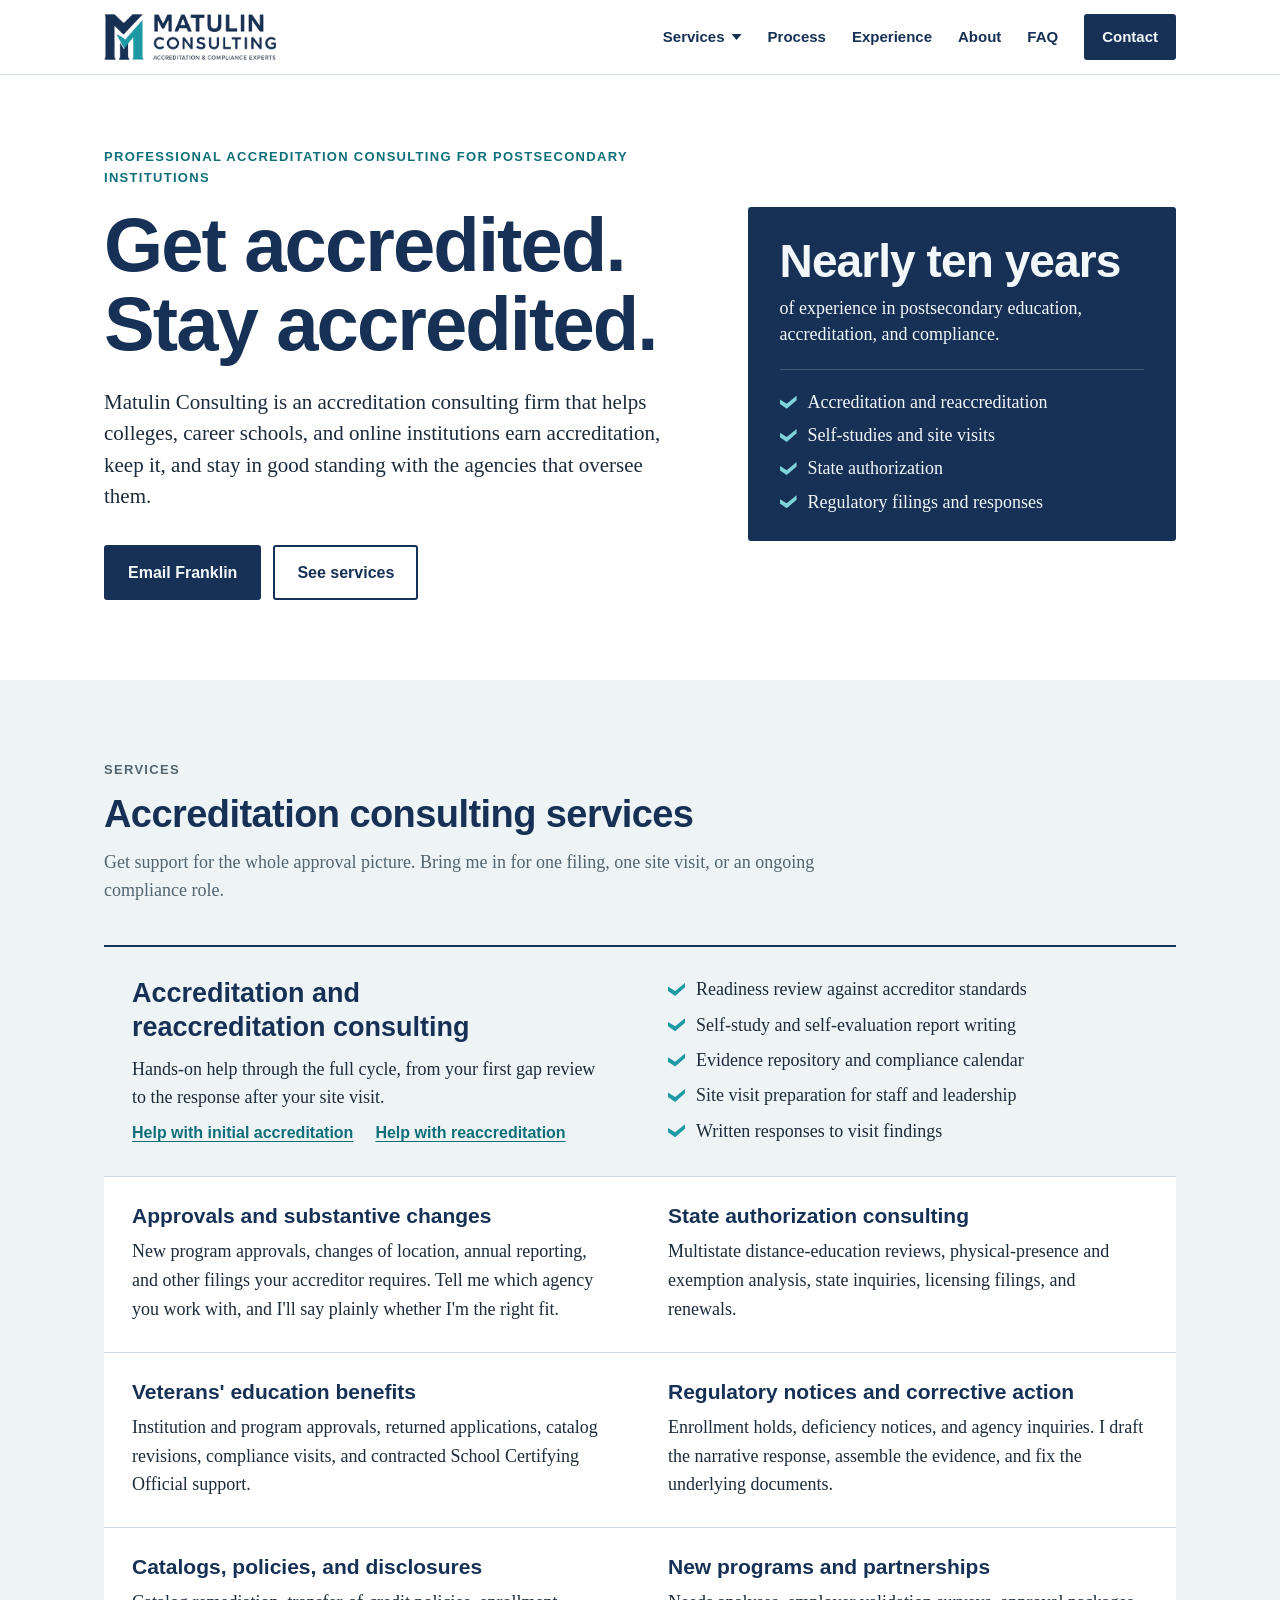
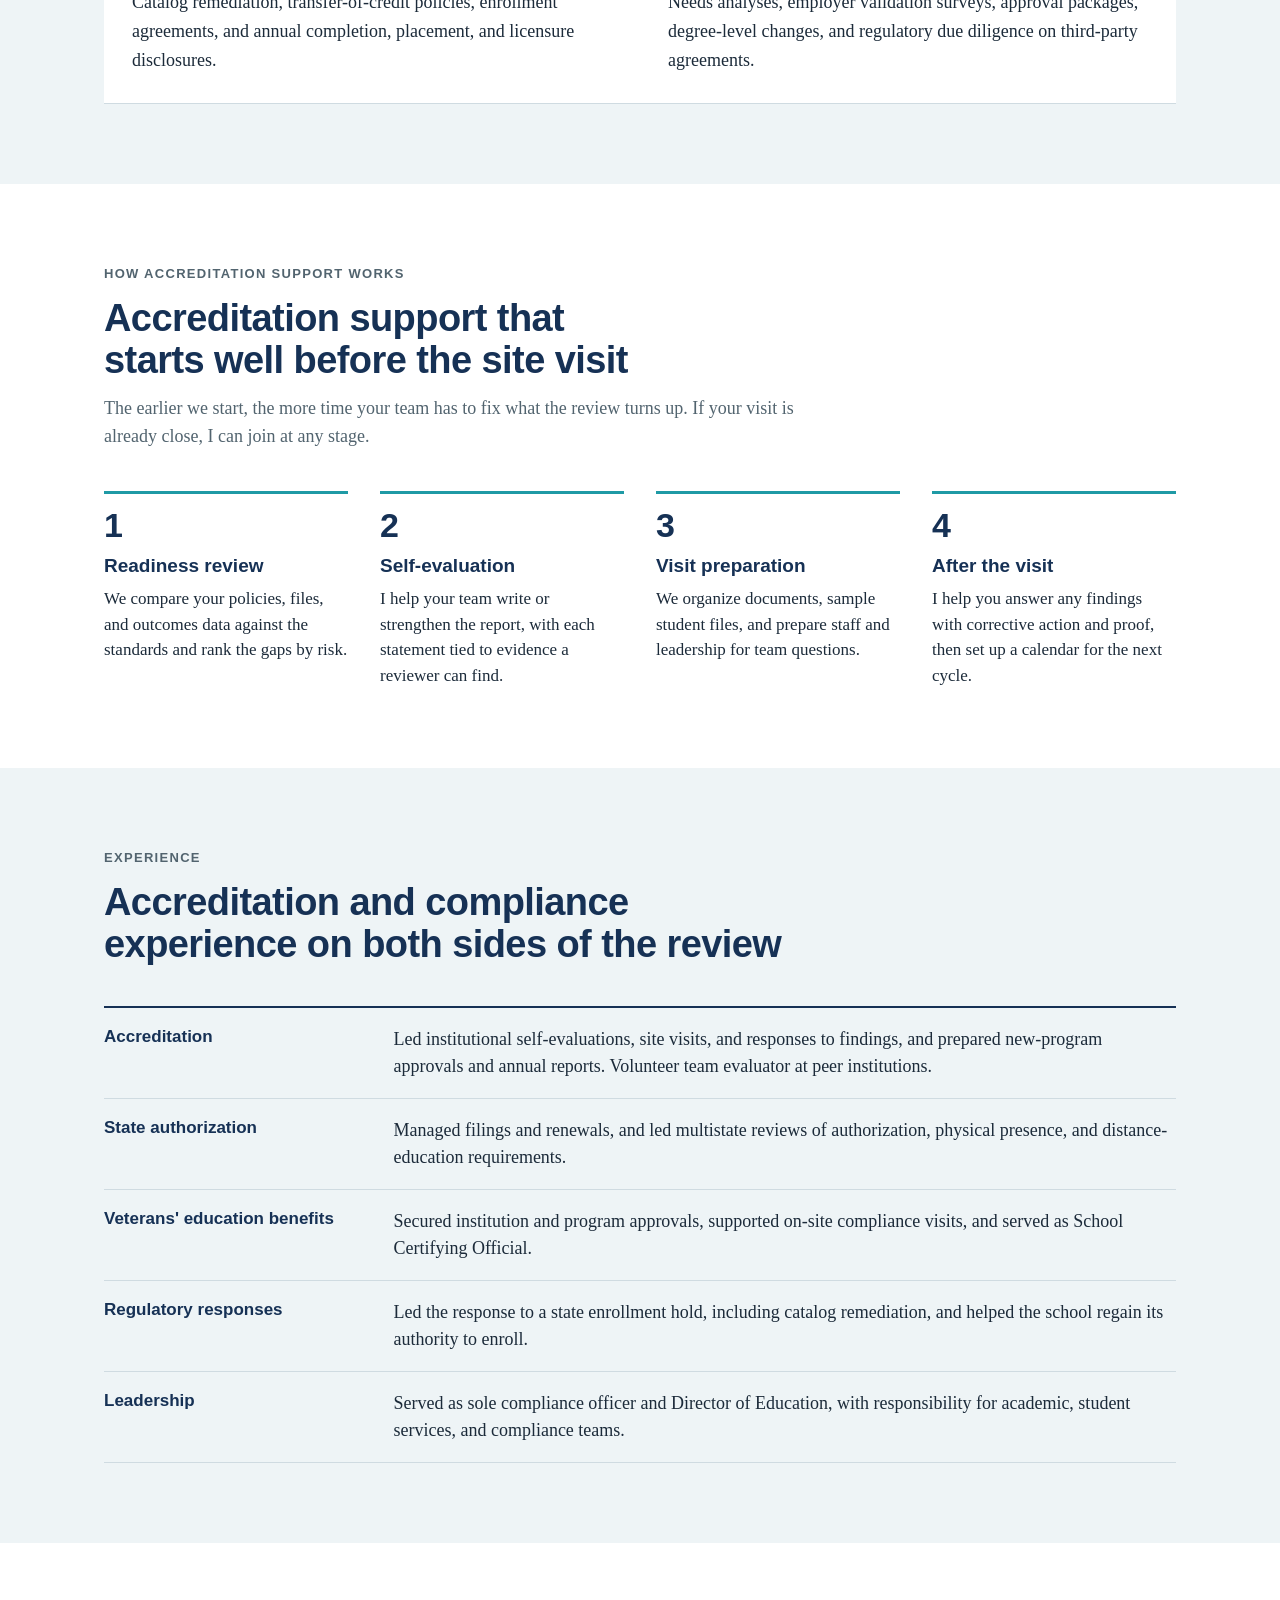
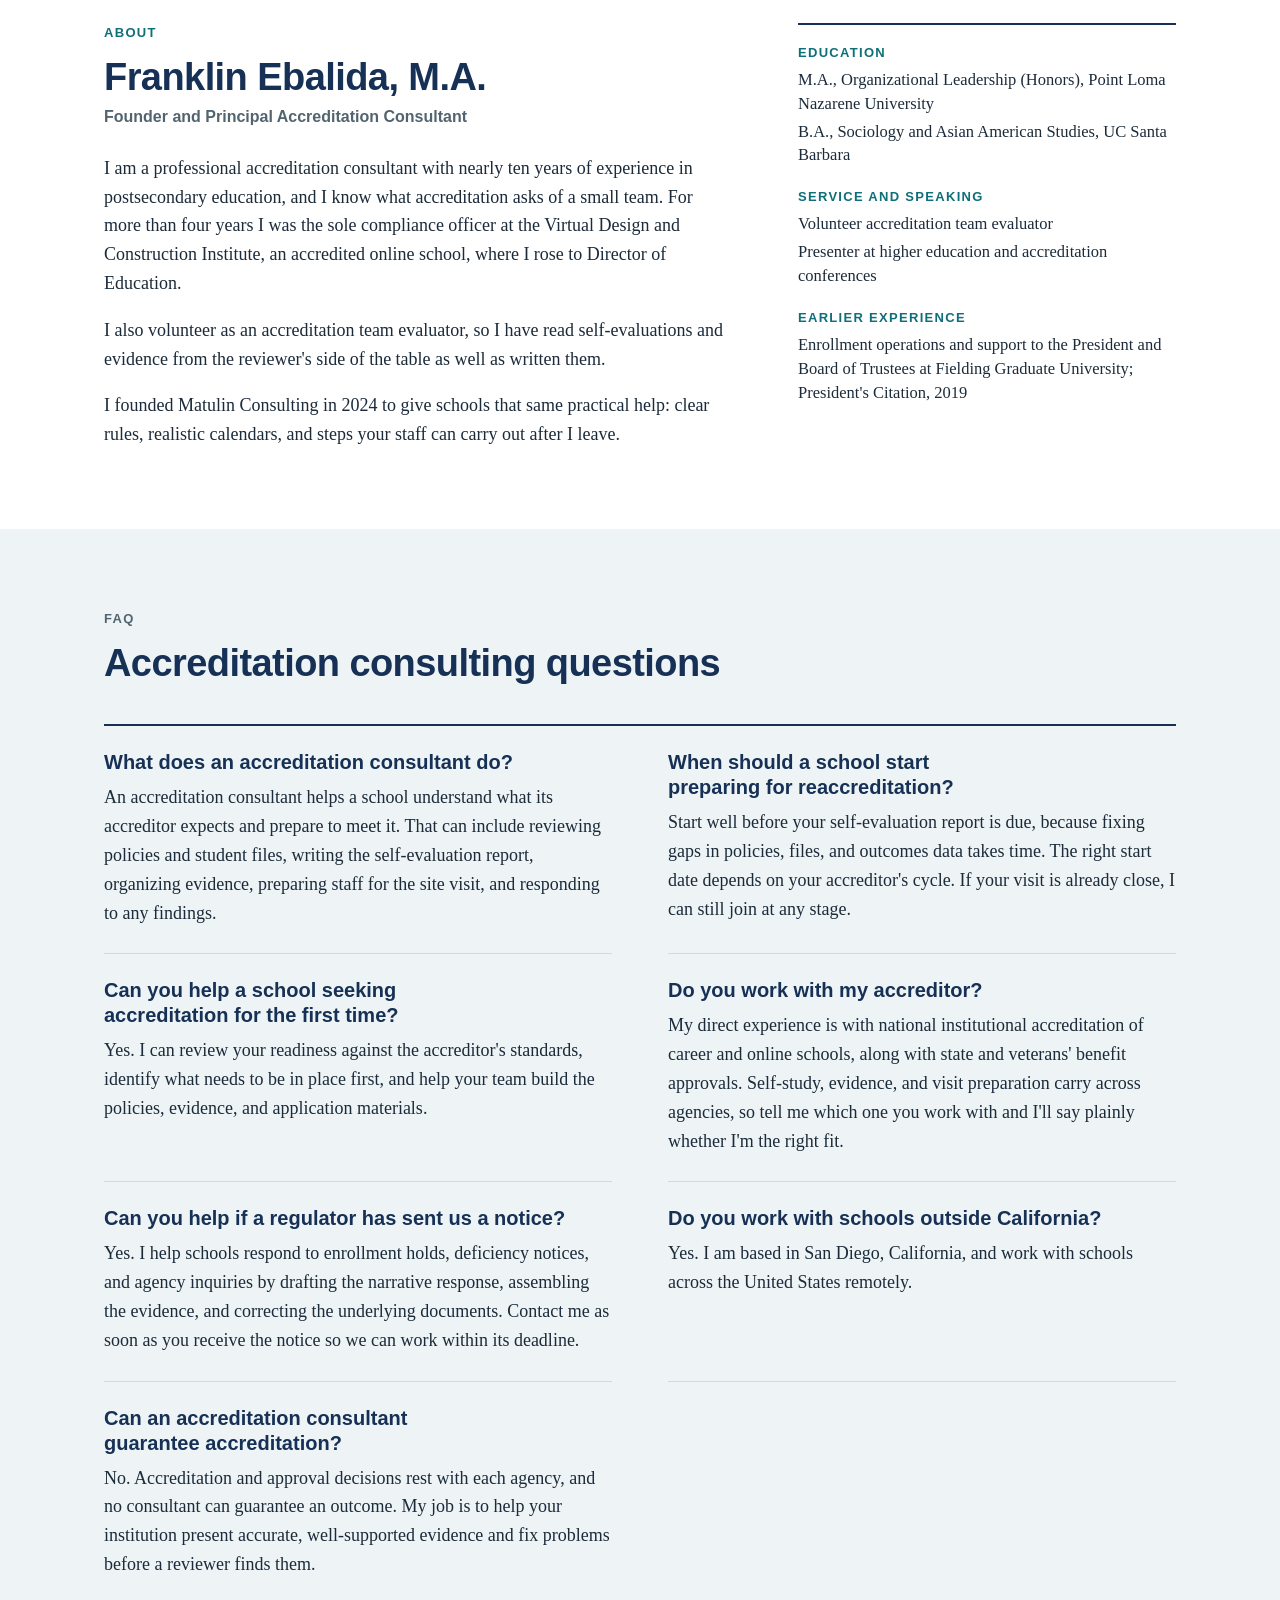
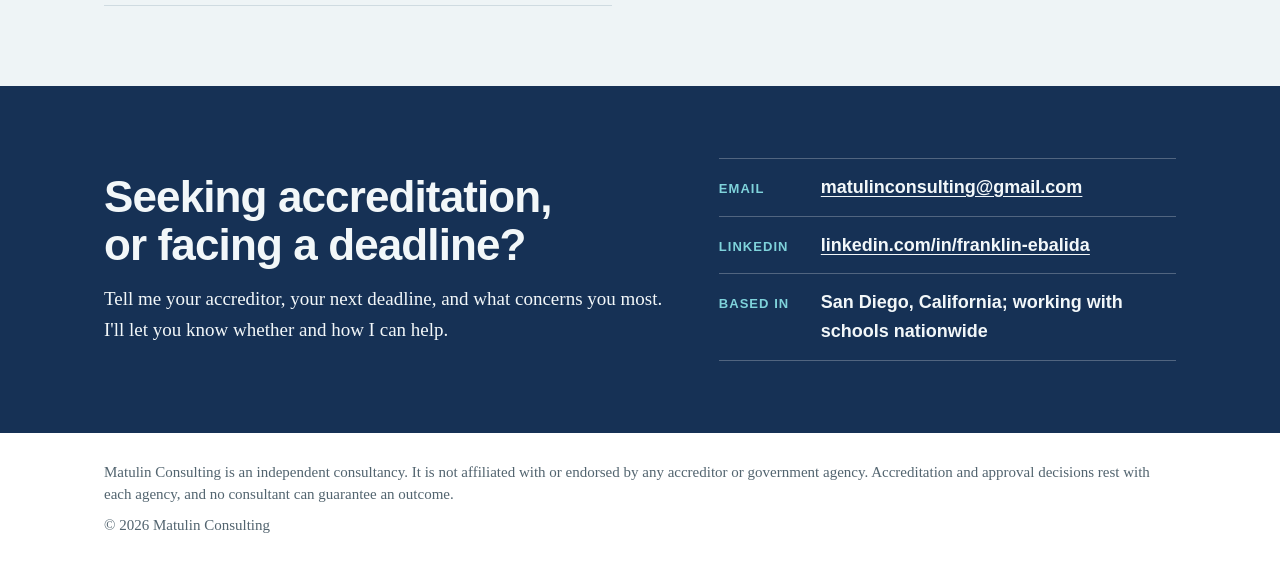
==== commit c68217d9: "Add Services dropdown with initial accreditation and reaccreditation pages Co-Authored-By: Claude Op" ====
--- a/index.html
+++ b/index.html
@@ -2,7 +2,7 @@
 <html lang="en">
 <head>
 <meta charset="utf-8">
-<meta http-equiv="Content-Security-Policy" content="default-src 'none'; img-src 'self'; style-src 'self' 'unsafe-inline' https://fonts.googleapis.com; font-src https://fonts.gstatic.com; base-uri 'none'; form-action 'none'; upgrade-insecure-requests">
+<meta http-equiv="Content-Security-Policy" content="default-src 'none'; img-src 'self'; style-src 'self' https://fonts.googleapis.com; font-src https://fonts.gstatic.com; base-uri 'none'; form-action 'none'; upgrade-insecure-requests">
 <meta name="referrer" content="strict-origin-when-cross-origin">
 <meta name="viewport" content="width=device-width, initial-scale=1">
 <title>Accreditation Consulting for Colleges &amp; Schools | Matulin Consulting</title>
@@ -19,170 +19,29 @@
 <meta name="twitter:card" content="summary_large_image">
 <meta name="theme-color" content="#163155">
 <link rel="canonical" href="https://matulin.consulting/">
-<script type="application/ld+json">{"@context": "https://schema.org", "@graph": [{"@type": "ProfessionalService", "@id": "https://matulin.consulting/#business", "name": "Matulin Consulting", "url": "https://matulin.consulting/", "logo": "https://matulin.consulting/logo.png", "image": "https://matulin.consulting/og-image.png", "description": "Accreditation consulting for colleges, career schools, and online institutions. Help with self-studies, site visits, reaccreditation, and state authorization.", "email": "matulinconsulting@gmail.com", "address": {"@type": "PostalAddress", "addressLocality": "San Diego", "addressRegion": "CA", "addressCountry": "US"}, "areaServed": {"@type": "Country", "name": "United States"}, "founder": {"@id": "https://matulin.consulting/#franklin"}, "sameAs": ["https://www.linkedin.com/in/franklin-ebalida"], "knowsAbout": ["Accreditation", "Reaccreditation", "Self-evaluation reports", "Accreditation site visits", "State authorization", "Postsecondary compliance", "Veterans' education benefits"], "hasOfferCatalog": {"@type": "OfferCatalog", "name": "Accreditation consulting services", "itemListElement": [{"@type": "Offer", "itemOffered": {"@type": "Service", "name": "Accreditation and reaccreditation consulting"}}, {"@type": "Offer", "itemOffered": {"@type": "Service", "name": "Approvals and substantive changes"}}, {"@type": "Offer", "itemOffered": {"@type": "Service", "name": "State authorization consulting"}}, {"@type": "Offer", "itemOffered": {"@type": "Service", "name": "Veterans' education benefits support"}}, {"@type": "Offer", "itemOffered": {"@type": "Service", "name": "Regulatory notices and corrective action"}}, {"@type": "Offer", "itemOffered": {"@type": "Service", "name": "Catalogs, policies, and disclosures"}}, {"@type": "Offer", "itemOffered": {"@type": "Service", "name": "New programs and partnerships"}}]}}, {"@type": "Person", "@id": "https://matulin.consulting/#franklin", "name": "Franklin Ebalida", "honorificSuffix": "M.A.", "jobTitle": "Founder and Principal Accreditation Consultant", "worksFor": {"@id": "https://matulin.consulting/#business"}, "url": "https://matulin.consulting/#about", "sameAs": ["https://www.linkedin.com/in/franklin-ebalida"], "alumniOf": [{"@type": "CollegeOrUniversity", "name": "Point Loma Nazarene University"}, {"@type": "CollegeOrUniversity", "name": "University of California, Santa Barbara"}]}, {"@type": "WebSite", "@id": "https://matulin.consulting/#website", "url": "https://matulin.consulting/", "name": "Matulin Consulting", "publisher": {"@id": "https://matulin.consulting/#business"}}, {"@type": "FAQPage", "@id": "https://matulin.consulting/#faq", "mainEntity": [{"@type": "Question", "name": "What does an accreditation consultant do?", "acceptedAnswer": {"@type": "Answer", "text": "An accreditation consultant helps a school understand what its accreditor expects and prepare to meet it. That can include reviewing policies and student files, writing the self-evaluation report, organizing evidence, preparing staff for the site visit, and responding to any findings."}}, {"@type": "Question", "name": "When should a school start preparing for reaccreditation?", "acceptedAnswer": {"@type": "Answer", "text": "Start well before your self-evaluation report is due, because fixing gaps in policies, files, and outcomes data takes time. The right start date depends on your accreditor's cycle. If your visit is already close, I can still join at any stage."}}, {"@type": "Question", "name": "Can you help a school seeking accreditation for the first time?", "acceptedAnswer": {"@type": "Answer", "text": "Yes. I can review your readiness against the accreditor's standards, identify what needs to be in place first, and help your team build the policies, evidence, and application materials."}}, {"@type": "Question", "name": "Do you work with my accreditor?", "acceptedAnswer": {"@type": "Answer", "text": "My direct experience is with national institutional accreditation of career and online schools, along with state and veterans' benefit approvals. Self-study, evidence, and visit preparation carry across agencies, so tell me which one you work with and I'll say plainly whether I'm the right fit."}}, {"@type": "Question", "name": "Can you help if a regulator has sent us a notice?", "acceptedAnswer": {"@type": "Answer", "text": "Yes. I help schools respond to enrollment holds, deficiency notices, and agency inquiries by drafting the narrative response, assembling the evidence, and correcting the underlying documents. Contact me as soon as you receive the notice so we can work within its deadline."}}, {"@type": "Question", "name": "Do you work with schools outside California?", "acceptedAnswer": {"@type": "Answer", "text": "Yes. I am based in San Diego, California, and work with schools across the United States remotely."}}, {"@type": "Question", "name": "Can an accreditation consultant guarantee accreditation?", "acceptedAnswer": {"@type": "Answer", "text": "No. Accreditation and approval decisions rest with each agency, and no consultant can guarantee an outcome. My job is to help your institution present accurate, well-supported evidence and fix problems before a reviewer finds them."}}]}]}</script>
-<link rel="icon" type="image/png" href="favicon.png">
+<script type="application/ld+json">{"@context": "https://schema.org", "@graph": [{"@type": "ProfessionalService", "@id": "https://matulin.consulting/#business", "name": "Matulin Consulting", "url": "https://matulin.consulting/", "logo": "https://matulin.consulting/logo.png", "image": "https://matulin.consulting/og-image.png", "description": "Accreditation consulting for colleges, career schools, and online institutions. Help with self-studies, site visits, reaccreditation, and state authorization.", "email": "matulinconsulting@gmail.com", "address": {"@type": "PostalAddress", "addressLocality": "San Diego", "addressRegion": "CA", "addressCountry": "US"}, "areaServed": {"@type": "Country", "name": "United States"}, "founder": {"@id": "https://matulin.consulting/#franklin"}, "sameAs": ["https://www.linkedin.com/in/franklin-ebalida"], "knowsAbout": ["Accreditation", "Reaccreditation", "Self-evaluation reports", "Accreditation site visits", "State authorization", "Postsecondary compliance", "Veterans' education benefits"], "hasOfferCatalog": {"@type": "OfferCatalog", "name": "Accreditation consulting services", "itemListElement": [{"@type": "Offer", "itemOffered": {"@type": "Service", "name": "Initial accreditation consulting", "url": "https://matulin.consulting/initial-accreditation/"}}, {"@type": "Offer", "itemOffered": {"@type": "Service", "name": "Reaccreditation consulting", "url": "https://matulin.consulting/reaccreditation/"}}, {"@type": "Offer", "itemOffered": {"@type": "Service", "name": "Approvals and substantive changes"}}, {"@type": "Offer", "itemOffered": {"@type": "Service", "name": "State authorization consulting"}}, {"@type": "Offer", "itemOffered": {"@type": "Service", "name": "Veterans' education benefits support"}}, {"@type": "Offer", "itemOffered": {"@type": "Service", "name": "Regulatory notices and corrective action"}}, {"@type": "Offer", "itemOffered": {"@type": "Service", "name": "Catalogs, policies, and disclosures"}}, {"@type": "Offer", "itemOffered": {"@type": "Service", "name": "New programs and partnerships"}}]}}, {"@type": "Person", "@id": "https://matulin.consulting/#franklin", "name": "Franklin Ebalida", "honorificSuffix": "M.A.", "jobTitle": "Founder and Principal Accreditation Consultant", "worksFor": {"@id": "https://matulin.consulting/#business"}, "url": "https://matulin.consulting/#about", "sameAs": ["https://www.linkedin.com/in/franklin-ebalida"], "alumniOf": [{"@type": "CollegeOrUniversity", "name": "Point Loma Nazarene University"}, {"@type": "CollegeOrUniversity", "name": "University of California, Santa Barbara"}]}, {"@type": "WebSite", "@id": "https://matulin.consulting/#website", "url": "https://matulin.consulting/", "name": "Matulin Consulting", "publisher": {"@id": "https://matulin.consulting/#business"}}, {"@type": "FAQPage", "@id": "https://matulin.consulting/#faq", "mainEntity": [{"@type": "Question", "name": "What does an accreditation consultant do?", "acceptedAnswer": {"@type": "Answer", "text": "An accreditation consultant helps a school understand what its accreditor expects and prepare to meet it. That can include reviewing policies and student files, writing the self-evaluation report, organizing evidence, preparing staff for the site visit, and responding to any findings."}}, {"@type": "Question", "name": "When should a school start preparing for reaccreditation?", "acceptedAnswer": {"@type": "Answer", "text": "Start well before your self-evaluation report is due, because fixing gaps in policies, files, and outcomes data takes time. The right start date depends on your accreditor's cycle. If your visit is already close, I can still join at any stage."}}, {"@type": "Question", "name": "Can you help a school seeking accreditation for the first time?", "acceptedAnswer": {"@type": "Answer", "text": "Yes. I can review your readiness against the accreditor's standards, identify what needs to be in place first, and help your team build the policies, evidence, and application materials."}}, {"@type": "Question", "name": "Do you work with my accreditor?", "acceptedAnswer": {"@type": "Answer", "text": "My direct experience is with national institutional accreditation of career and online schools, along with state and veterans' benefit approvals. Self-study, evidence, and visit preparation carry across agencies, so tell me which one you work with and I'll say plainly whether I'm the right fit."}}, {"@type": "Question", "name": "Can you help if a regulator has sent us a notice?", "acceptedAnswer": {"@type": "Answer", "text": "Yes. I help schools respond to enrollment holds, deficiency notices, and agency inquiries by drafting the narrative response, assembling the evidence, and correcting the underlying documents. Contact me as soon as you receive the notice so we can work within its deadline."}}, {"@type": "Question", "name": "Do you work with schools outside California?", "acceptedAnswer": {"@type": "Answer", "text": "Yes. I am based in San Diego, California, and work with schools across the United States remotely."}}, {"@type": "Question", "name": "Can an accreditation consultant guarantee accreditation?", "acceptedAnswer": {"@type": "Answer", "text": "No. Accreditation and approval decisions rest with each agency, and no consultant can guarantee an outcome. My job is to help your institution present accurate, well-supported evidence and fix problems before a reviewer finds them."}}]}]}</script>
+<link rel="icon" type="image/png" href="/favicon.png">
 <link rel="preconnect" href="https://fonts.googleapis.com">
 <link rel="preconnect" href="https://fonts.gstatic.com" crossorigin>
 <link rel="stylesheet" href="https://fonts.googleapis.com/css2?family=Libre+Franklin:wght@500;600;700;800&family=Source+Serif+4:opsz,wght@8..60,400;8..60,600&display=swap">
-<style>
-/* Layout: an experience panel beside the hero claim, then ruled document-style rows instead of cards. The logo's teal check is the only ornament. */
-:root {
-  --paper: #FFFFFF;
-  --tint: #EEF4F6;
-  --ink: #1C2B3A;
-  --muted: #52646F;
-  --navy: #163155;
-  --teal: #1F9AA5;
-  --teal-ink: #0E6F79;
-  --line: #CFDBE1;
-  --on-navy: #F2F7F9;
-  --on-navy-muted: #B5C7D6;
-  --display: "Libre Franklin", "Franklin Gothic Medium", "Arial Narrow", Arial, sans-serif;
-  --body: "Source Serif 4", Georgia, "Times New Roman", serif;
-  color-scheme: light;
-}
-
-* { box-sizing: border-box; }
-html { scroll-behavior: smooth; scroll-padding-top: 88px; }
-body { margin: 0; background: var(--paper); color: var(--ink); font-family: var(--body); font-size: 18px; line-height: 1.6; }
-h1, h2, h3 { font-family: var(--display); color: var(--navy); margin: 0; text-wrap: balance; }
-p, ul, ol, dl, dd { margin: 0; padding: 0; }
-ul, ol { list-style: none; }
-img { max-width: 100%; display: block; }
-a { color: var(--teal-ink); text-underline-offset: 3px; }
-:focus-visible { outline: 3px solid var(--teal); outline-offset: 3px; }
-
-.wrap { max-width: 1120px; margin: 0 auto; padding-inline: 24px; }
-.section { padding-block: 80px; }
-.section.tint { background: var(--tint); }
-.label { font-family: var(--display); font-size: 13px; font-weight: 700; letter-spacing: .1em; text-transform: uppercase; color: var(--teal-ink); }
-.section-head { display: grid; gap: 12px; margin-bottom: 40px; max-width: 720px; }
-.section-head h2 { font-size: clamp(28px, 3.6vw, 38px); font-weight: 800; line-height: 1.12; letter-spacing: -.015em; }
-.section-head p { color: var(--muted); }
-
-/* Header */
-.site-header { position: sticky; top: 0; z-index: 5; background: var(--paper); border-bottom: 1px solid var(--line); }
-.site-header .wrap { display: flex; align-items: center; justify-content: space-between; gap: 24px; padding-block: 14px; }
-.site-header img { height: 46px; width: auto; }
-.site-nav { display: flex; align-items: center; gap: 26px; font-family: var(--display); font-size: 15px; font-weight: 600; }
-.site-nav a { color: var(--navy); text-decoration: none; }
-.site-nav a:hover { color: var(--teal-ink); }
-.site-nav a.btn { color: var(--on-navy); }
-.site-nav a.btn:hover { color: var(--on-navy); }
-
-.btn { display: inline-block; font-family: var(--display); font-weight: 700; font-size: 16px; text-decoration: none; padding: 13px 22px; border-radius: 3px; background: var(--navy); color: var(--on-navy); border: 2px solid var(--navy); transition: background-color .15s, border-color .15s; }
-.btn:hover { background: #0F2340; border-color: #0F2340; }
-.btn.ghost { background: transparent; color: var(--navy); }
-.btn.ghost:hover { background: var(--tint); border-color: var(--navy); }
-.site-nav .btn { padding: 9px 16px; font-size: 15px; }
-
-/* Hero */
-.hero { padding-block: 72px 80px; }
-.hero .wrap { display: grid; grid-template-columns: minmax(0, 1.15fr) minmax(0, .85fr); gap: 64px; align-items: center; }
-.hero h1 { font-size: clamp(42px, 6vw, 76px); font-weight: 800; line-height: 1.04; letter-spacing: -.025em; margin-top: 16px; }
-.hero .lede { font-size: 21px; line-height: 1.5; margin-top: 24px; max-width: 34em; }
-.hero .cta { display: flex; flex-wrap: wrap; gap: 12px; margin-top: 32px; }
-
-.record { background: var(--navy); color: var(--on-navy); padding: 30px 32px 26px; border-radius: 3px; }
-.record .years { font-family: var(--display); font-weight: 800; font-size: 46px; line-height: 1.05; letter-spacing: -.02em; }
-.record .years-note { font-size: 18px; line-height: 1.45; margin-top: 10px; }
-.record .checks { margin-top: 22px; padding-top: 20px; border-top: 1px solid rgba(255,255,255,.2); }
-.record .checks li::before { background: #7FD3DB; }
-
-/* Services */
-.services { display: grid; grid-template-columns: repeat(2, minmax(0, 1fr)); background: var(--paper); border-top: 2px solid var(--navy); }
-.service { padding: 26px 28px 28px; border-bottom: 1px solid var(--line); }
-.service h3 { font-size: 21px; font-weight: 700; line-height: 1.25; }
-.service p { margin-top: 8px; }
-.service.lead { grid-column: 1 / -1; display: grid; grid-template-columns: minmax(0, 1fr) minmax(0, 1fr); column-gap: 56px; background: var(--tint); padding: 30px 28px; margin-inline: 0; }
-.service.lead h3 { font-size: 27px; font-weight: 800; }
-.service.lead p:first-of-type { margin-top: 10px; }
-.checks { display: grid; gap: 8px; }
-.checks li { position: relative; padding-left: 28px; line-height: 1.4; }
-.checks li::before { content: ""; position: absolute; left: 0; top: .32em; width: 17px; height: 13px; background: var(--teal); clip-path: polygon(0 28%, 42% 62%, 100% 0, 100% 34%, 42% 100%, 0 62%); }
-
-/* Steps */
-.steps { display: grid; grid-template-columns: repeat(4, minmax(0, 1fr)); gap: 32px; counter-reset: step; }
-.steps li { counter-increment: step; border-top: 3px solid var(--teal); padding-top: 14px; }
-.steps li::before { content: counter(step); display: block; font-family: var(--display); font-weight: 800; font-size: 34px; color: var(--navy); line-height: 1; margin-bottom: 12px; }
-.steps h3 { font-size: 19px; font-weight: 700; line-height: 1.25; }
-.steps p { font-size: 17px; margin-top: 8px; line-height: 1.5; }
-
-/* Agency ledger */
-.ledger-wrap { overflow-x: auto; }
-.ledger { width: 100%; border-collapse: collapse; border-top: 2px solid var(--navy); }
-.ledger th, .ledger td { text-align: left; vertical-align: top; padding: 18px 24px 18px 0; border-bottom: 1px solid var(--line); }
-.ledger th { width: 27%; font-family: var(--display); font-weight: 700; font-size: 17px; line-height: 1.3; color: var(--navy); }
-.ledger td { padding-right: 0; line-height: 1.5; }
-
-/* About */
-.about { display: grid; grid-template-columns: minmax(0, 1.25fr) minmax(0, .75fr); gap: 64px; }
-.about .bio { display: grid; gap: 18px; max-width: 40em; margin-top: 24px; }
-.about h2 { font-size: clamp(28px, 3.6vw, 38px); font-weight: 800; line-height: 1.12; letter-spacing: -.015em; margin-top: 12px; }
-.about .role { font-family: var(--display); font-weight: 600; font-size: 16px; color: var(--muted); margin-top: 6px; }
-.facts { display: grid; gap: 20px; align-content: start; border-top: 2px solid var(--navy); padding-top: 18px; }
-.facts h3 { font-size: 13px; font-weight: 700; letter-spacing: .1em; text-transform: uppercase; color: var(--teal-ink); }
-.facts p { font-size: 16.5px; line-height: 1.45; margin-top: 4px; }
-
-.faq { display: grid; grid-template-columns: repeat(2, minmax(0, 1fr)); column-gap: 56px; border-top: 2px solid var(--navy); }
-.faq-item { padding-block: 24px 26px; border-bottom: 1px solid var(--line); }
-.faq-item h3 { font-size: 20px; font-weight: 700; line-height: 1.25; }
-.faq-item p { margin-top: 8px; }
-
-/* Contact */
-.contact { background: var(--navy); color: var(--on-navy); padding-block: 72px; }
-.contact .wrap { display: grid; grid-template-columns: minmax(0, 1.1fr) minmax(0, .9fr); gap: 56px; align-items: center; }
-.contact h2 { color: var(--on-navy); font-size: clamp(30px, 4vw, 44px); font-weight: 800; line-height: 1.08; letter-spacing: -.02em; }
-.contact p { margin-top: 16px; font-size: 19px; max-width: 32em; }
-.channels { display: grid; gap: 0; }
-.channels li { display: grid; grid-template-columns: 90px 1fr; gap: 12px; align-items: baseline; padding-block: 14px; border-top: 1px solid rgba(255,255,255,.25); }
-.channels li:last-child { border-bottom: 1px solid rgba(255,255,255,.25); }
-.channels span { font-family: var(--display); font-size: 13px; font-weight: 700; letter-spacing: .08em; text-transform: uppercase; color: #7FD3DB; }
-.channels a { color: var(--on-navy); font-family: var(--display); font-weight: 600; font-size: 18px; overflow-wrap: anywhere; }
-.channels .plain { font-family: var(--display); font-weight: 600; font-size: 18px; color: var(--on-navy); letter-spacing: 0; text-transform: none; }
-
-footer { padding-block: 28px 36px; font-size: 15px; line-height: 1.5; color: var(--muted); }
-footer p + p { margin-top: 8px; }
-
-@media (max-width: 900px) {
-  .section { padding-block: 60px; }
-  .hero { padding-block: 48px 60px; }
-  .hero .wrap, .about, .contact .wrap { grid-template-columns: minmax(0, 1fr); gap: 40px; }
-  .steps { grid-template-columns: repeat(2, minmax(0, 1fr)); }
-  .service.lead { grid-template-columns: minmax(0, 1fr); row-gap: 18px; }
-  .site-nav a:not(.btn) { display: none; }
-}
-@media (max-width: 620px) {
-  body { font-size: 17px; }
-  .wrap { padding-inline: 18px; }
-  .services, .steps, .faq { grid-template-columns: minmax(0, 1fr); }
-  .service, .service.lead { padding: 24px 18px; }
-  .site-header img { height: 36px; }
-  .hero .lede { font-size: 19px; }
-  .record { padding: 24px 22px 20px; }
-  .record .years { font-size: 38px; }
-  .ledger th, .ledger td { display: block; width: 100%; padding: 0; border: 0; }
-  .ledger th { padding-top: 16px; }
-  .ledger td { padding: 4px 0 16px; border-bottom: 1px solid var(--line); }
-  .channels li { grid-template-columns: minmax(0, 1fr); gap: 2px; }
-}
-@media (prefers-reduced-motion: reduce) {
-  html { scroll-behavior: auto; }
-  .btn { transition: none; }
-}
-</style>
+<link rel="stylesheet" href="/styles.css">
 </head>
 <body>
 
 <header class="site-header">
   <div class="wrap">
-    <a href="#top" aria-label="Matulin Consulting home"><img src="logo.png" width="457" height="122" alt="Matulin Consulting: Accreditation &amp; Compliance Experts"></a>
+    <a href="/" aria-label="Matulin Consulting home"><img src="/logo.png" width="457" height="122" alt="Matulin Consulting: Accreditation &amp; Compliance Experts"></a>
     <nav class="site-nav" aria-label="Main">
-      <a href="#services">Services</a>
-      <a href="#process">Process</a>
-      <a href="#experience">Experience</a>
-      <a href="#about">About</a>
-      <a href="#faq">FAQ</a>
+      <button class="nav-trigger" type="button" popovertarget="services-menu">Services</button>
+      <div class="nav-menu" id="services-menu" popover>
+        <a href="/initial-accreditation/"><strong>Help with initial accreditation</strong><small>Seeking accreditation for the first time</small></a>
+        <a href="/reaccreditation/"><strong>Help with reaccreditation</strong><small>Renewing the accreditation you hold</small></a>
+        <a class="nav-all" href="/#services">See all services</a>
+      </div>
+      <a href="/#process">Process</a>
+      <a href="/#experience">Experience</a>
+      <a href="/#about">About</a>
+      <a href="/#faq">FAQ</a>
       <a class="btn" href="#contact">Contact</a>
     </nav>
   </div>
@@ -227,6 +86,7 @@
         <div>
           <h3>Accreditation and reaccreditation consulting</h3>
           <p>Hands-on help through the full cycle, from your first gap review to the response after your site visit.</p>
+          <p class="service-links"><a href="/initial-accreditation/">Help with initial accreditation</a><a href="/reaccreditation/">Help with reaccreditation</a></p>
         </div>
         <ul class="checks">
           <li>Readiness review against accreditor standards</li>
--- a/styles.css
+++ b/styles.css
@@ -0,0 +1,179 @@
+/* Layout: an experience panel beside the hero claim, then ruled document-style rows instead of cards. The logo's teal check is the only ornament. */
+:root {
+  --paper: #FFFFFF;
+  --tint: #EEF4F6;
+  --ink: #1C2B3A;
+  --muted: #52646F;
+  --navy: #163155;
+  --teal: #1F9AA5;
+  --teal-ink: #0E6F79;
+  --line: #CFDBE1;
+  --on-navy: #F2F7F9;
+  --on-navy-muted: #B5C7D6;
+  --display: "Libre Franklin", "Franklin Gothic Medium", "Arial Narrow", Arial, sans-serif;
+  --body: "Source Serif 4", Georgia, "Times New Roman", serif;
+  color-scheme: light;
+}
+
+* { box-sizing: border-box; }
+html { scroll-behavior: smooth; scroll-padding-top: 88px; }
+body { margin: 0; background: var(--paper); color: var(--ink); font-family: var(--body); font-size: 18px; line-height: 1.6; }
+h1, h2, h3 { font-family: var(--display); color: var(--navy); margin: 0; text-wrap: balance; }
+p, ul, ol, dl, dd { margin: 0; padding: 0; }
+ul, ol { list-style: none; }
+img { max-width: 100%; display: block; }
+a { color: var(--teal-ink); text-underline-offset: 3px; }
+:focus-visible { outline: 3px solid var(--teal); outline-offset: 3px; }
+
+.wrap { max-width: 1120px; margin: 0 auto; padding-inline: 24px; }
+.section { padding-block: 80px; }
+.section.tint { background: var(--tint); }
+.label { font-family: var(--display); font-size: 13px; font-weight: 700; letter-spacing: .1em; text-transform: uppercase; color: var(--teal-ink); }
+.section-head { display: grid; gap: 12px; margin-bottom: 40px; max-width: 720px; }
+.section-head h2 { font-size: clamp(28px, 3.6vw, 38px); font-weight: 800; line-height: 1.12; letter-spacing: -.015em; }
+.section-head p { color: var(--muted); }
+
+/* Header */
+.site-header { position: sticky; top: 0; z-index: 5; background: var(--paper); border-bottom: 1px solid var(--line); }
+.site-header .wrap { display: flex; align-items: center; justify-content: space-between; gap: 24px; padding-block: 14px; }
+.site-header img { height: 46px; width: auto; }
+.site-nav { display: flex; align-items: center; gap: 26px; font-family: var(--display); font-size: 15px; font-weight: 600; }
+.site-nav a { color: var(--navy); text-decoration: none; }
+.site-nav a:hover { color: var(--teal-ink); }
+.site-nav a.btn { color: var(--on-navy); }
+.site-nav a.btn:hover { color: var(--on-navy); }
+
+.btn { display: inline-block; font-family: var(--display); font-weight: 700; font-size: 16px; text-decoration: none; padding: 13px 22px; border-radius: 3px; background: var(--navy); color: var(--on-navy); border: 2px solid var(--navy); transition: background-color .15s, border-color .15s; }
+.btn:hover { background: #0F2340; border-color: #0F2340; }
+.btn.ghost { background: transparent; color: var(--navy); }
+.btn.ghost:hover { background: var(--tint); border-color: var(--navy); }
+.site-nav .btn { padding: 9px 16px; font-size: 15px; }
+
+/* Services dropdown: uses the browser's built-in popover, so no JavaScript is needed */
+.nav-trigger { display: inline-flex; align-items: center; gap: 7px; padding: 0; border: 0; background: none; color: var(--navy); font: inherit; cursor: pointer; }
+.nav-trigger:hover { color: var(--teal-ink); }
+.nav-trigger::after { content: ""; width: 10px; height: 6px; background: currentColor; clip-path: polygon(0 0, 100% 0, 50% 100%); }
+.nav-menu { position: fixed; inset: 75px max(24px, calc((100vw - 1120px) / 2 + 24px)) auto auto; width: 340px; margin: 0; padding: 8px; background: var(--paper); color: var(--ink); border: 1px solid var(--line); border-top: 3px solid var(--teal); border-radius: 3px; box-shadow: 0 12px 28px rgba(22, 49, 85, .18); }
+.site-nav .nav-menu a { display: block; padding: 11px 12px; border-radius: 3px; }
+.site-nav .nav-menu a:hover { background: var(--tint); color: var(--navy); }
+.nav-menu strong { display: block; font-weight: 700; font-size: 16px; line-height: 1.3; }
+.nav-menu small { display: block; margin-top: 2px; font-family: var(--body); font-size: 15px; font-weight: 400; line-height: 1.35; color: var(--muted); }
+.site-nav .nav-menu .nav-all { margin-top: 6px; padding-top: 12px; border-top: 1px solid var(--line); border-radius: 0; font-size: 15px; color: var(--teal-ink); }
+@supports (anchor-name: --a) {
+  .nav-trigger { anchor-name: --services; }
+  @media (min-width: 621px) {
+    .nav-menu { position-anchor: --services; inset: anchor(bottom) auto auto anchor(left); margin-top: 26px; }
+  }
+}
+
+/* Service detail pages */
+.service-links { display: flex; flex-wrap: wrap; gap: 8px 22px; margin-top: 14px; font-family: var(--display); font-size: 16px; font-weight: 700; }
+.page-hero { padding-block: 40px 72px; }
+.crumbs { font-family: var(--display); font-size: 14px; font-weight: 600; color: var(--muted); margin-bottom: 40px; }
+.crumbs ol { display: flex; flex-wrap: wrap; gap: 8px; }
+.crumbs li + li::before { content: "/"; margin-right: 8px; }
+.page-hero h1 { font-size: clamp(38px, 5.2vw, 62px); font-weight: 800; line-height: 1.06; letter-spacing: -.022em; margin-top: 14px; max-width: 15em; }
+.page-hero .lede { font-size: 21px; line-height: 1.5; margin-top: 22px; max-width: 36em; }
+.page-hero .cta { display: flex; flex-wrap: wrap; gap: 12px; margin-top: 30px; }
+.related { margin-top: 40px; font-size: 18px; }
+
+/* Hero */
+.hero { padding-block: 72px 80px; }
+.hero .wrap { display: grid; grid-template-columns: minmax(0, 1.15fr) minmax(0, .85fr); gap: 64px; align-items: center; }
+.hero h1 { font-size: clamp(42px, 6vw, 76px); font-weight: 800; line-height: 1.04; letter-spacing: -.025em; margin-top: 16px; }
+.hero .lede { font-size: 21px; line-height: 1.5; margin-top: 24px; max-width: 34em; }
+.hero .cta { display: flex; flex-wrap: wrap; gap: 12px; margin-top: 32px; }
+
+.record { background: var(--navy); color: var(--on-navy); padding: 30px 32px 26px; border-radius: 3px; }
+.record .years { font-family: var(--display); font-weight: 800; font-size: 46px; line-height: 1.05; letter-spacing: -.02em; }
+.record .years-note { font-size: 18px; line-height: 1.45; margin-top: 10px; }
+.record .checks { margin-top: 22px; padding-top: 20px; border-top: 1px solid rgba(255,255,255,.2); }
+.record .checks li::before { background: #7FD3DB; }
+
+/* Services */
+.services { display: grid; grid-template-columns: repeat(2, minmax(0, 1fr)); background: var(--paper); border-top: 2px solid var(--navy); }
+.service { padding: 26px 28px 28px; border-bottom: 1px solid var(--line); }
+.service h3 { font-size: 21px; font-weight: 700; line-height: 1.25; }
+.service p { margin-top: 8px; }
+.service.lead { grid-column: 1 / -1; display: grid; grid-template-columns: minmax(0, 1fr) minmax(0, 1fr); column-gap: 56px; background: var(--tint); padding: 30px 28px; margin-inline: 0; }
+.service.lead h3 { font-size: 27px; font-weight: 800; }
+.service.lead p:first-of-type { margin-top: 10px; }
+.checks { display: grid; gap: 8px; }
+.checks li { position: relative; padding-left: 28px; line-height: 1.4; }
+.checks li::before { content: ""; position: absolute; left: 0; top: .32em; width: 17px; height: 13px; background: var(--teal); clip-path: polygon(0 28%, 42% 62%, 100% 0, 100% 34%, 42% 100%, 0 62%); }
+
+/* Steps */
+.steps { display: grid; grid-template-columns: repeat(4, minmax(0, 1fr)); gap: 32px; counter-reset: step; }
+.steps li { counter-increment: step; border-top: 3px solid var(--teal); padding-top: 14px; }
+.steps li::before { content: counter(step); display: block; font-family: var(--display); font-weight: 800; font-size: 34px; color: var(--navy); line-height: 1; margin-bottom: 12px; }
+.steps h3 { font-size: 19px; font-weight: 700; line-height: 1.25; }
+.steps p { font-size: 17px; margin-top: 8px; line-height: 1.5; }
+
+/* Agency ledger */
+.ledger-wrap { overflow-x: auto; }
+.ledger { width: 100%; border-collapse: collapse; border-top: 2px solid var(--navy); }
+.ledger th, .ledger td { text-align: left; vertical-align: top; padding: 18px 24px 18px 0; border-bottom: 1px solid var(--line); }
+.ledger th { width: 27%; font-family: var(--display); font-weight: 700; font-size: 17px; line-height: 1.3; color: var(--navy); }
+.ledger td { padding-right: 0; line-height: 1.5; }
+
+/* About */
+.about { display: grid; grid-template-columns: minmax(0, 1.25fr) minmax(0, .75fr); gap: 64px; }
+.about .bio { display: grid; gap: 18px; max-width: 40em; margin-top: 24px; }
+.about h2 { font-size: clamp(28px, 3.6vw, 38px); font-weight: 800; line-height: 1.12; letter-spacing: -.015em; margin-top: 12px; }
+.about .role { font-family: var(--display); font-weight: 600; font-size: 16px; color: var(--muted); margin-top: 6px; }
+.facts { display: grid; gap: 20px; align-content: start; border-top: 2px solid var(--navy); padding-top: 18px; }
+.facts h3 { font-size: 13px; font-weight: 700; letter-spacing: .1em; text-transform: uppercase; color: var(--teal-ink); }
+.facts p { font-size: 16.5px; line-height: 1.45; margin-top: 4px; }
+
+.faq { display: grid; grid-template-columns: repeat(2, minmax(0, 1fr)); column-gap: 56px; border-top: 2px solid var(--navy); }
+.faq-item { padding-block: 24px 26px; border-bottom: 1px solid var(--line); }
+.faq-item h3 { font-size: 20px; font-weight: 700; line-height: 1.25; }
+.faq-item p { margin-top: 8px; }
+
+/* Contact */
+.contact { background: var(--navy); color: var(--on-navy); padding-block: 72px; }
+.contact .wrap { display: grid; grid-template-columns: minmax(0, 1.1fr) minmax(0, .9fr); gap: 56px; align-items: center; }
+.contact h2 { color: var(--on-navy); font-size: clamp(30px, 4vw, 44px); font-weight: 800; line-height: 1.08; letter-spacing: -.02em; }
+.contact p { margin-top: 16px; font-size: 19px; max-width: 32em; }
+.channels { display: grid; gap: 0; }
+.channels li { display: grid; grid-template-columns: 90px 1fr; gap: 12px; align-items: baseline; padding-block: 14px; border-top: 1px solid rgba(255,255,255,.25); }
+.channels li:last-child { border-bottom: 1px solid rgba(255,255,255,.25); }
+.channels span { font-family: var(--display); font-size: 13px; font-weight: 700; letter-spacing: .08em; text-transform: uppercase; color: #7FD3DB; }
+.channels a { color: var(--on-navy); font-family: var(--display); font-weight: 600; font-size: 18px; overflow-wrap: anywhere; }
+.channels .plain { font-family: var(--display); font-weight: 600; font-size: 18px; color: var(--on-navy); letter-spacing: 0; text-transform: none; }
+
+footer { padding-block: 28px 36px; font-size: 15px; line-height: 1.5; color: var(--muted); }
+footer p + p { margin-top: 8px; }
+
+@media (max-width: 900px) {
+  .section { padding-block: 60px; }
+  .hero { padding-block: 48px 60px; }
+  .hero .wrap, .about, .contact .wrap { grid-template-columns: minmax(0, 1fr); gap: 40px; }
+  .steps { grid-template-columns: repeat(2, minmax(0, 1fr)); }
+  .service.lead { grid-template-columns: minmax(0, 1fr); row-gap: 18px; }
+  .site-nav > a:not(.btn) { display: none; }
+}
+@media (max-width: 620px) {
+  body { font-size: 17px; }
+  .wrap { padding-inline: 18px; }
+  .services, .steps, .faq { grid-template-columns: minmax(0, 1fr); }
+  .service, .service.lead { padding: 24px 18px; }
+  .site-header .wrap { gap: 12px; }
+  .site-header img { height: 36px; }
+  .site-nav { gap: 16px; }
+  .nav-menu { inset: 75px 18px auto 18px; width: auto; }
+  .page-hero { padding-block: 28px 56px; }
+  .crumbs { margin-bottom: 28px; }
+  .page-hero .lede { font-size: 19px; }
+  .hero .lede { font-size: 19px; }
+  .record { padding: 24px 22px 20px; }
+  .record .years { font-size: 38px; }
+  .ledger th, .ledger td { display: block; width: 100%; padding: 0; border: 0; }
+  .ledger th { padding-top: 16px; }
+  .ledger td { padding: 4px 0 16px; border-bottom: 1px solid var(--line); }
+  .channels li { grid-template-columns: minmax(0, 1fr); gap: 2px; }
+}
+@media (prefers-reduced-motion: reduce) {
+  html { scroll-behavior: auto; }
+  .btn { transition: none; }
+}
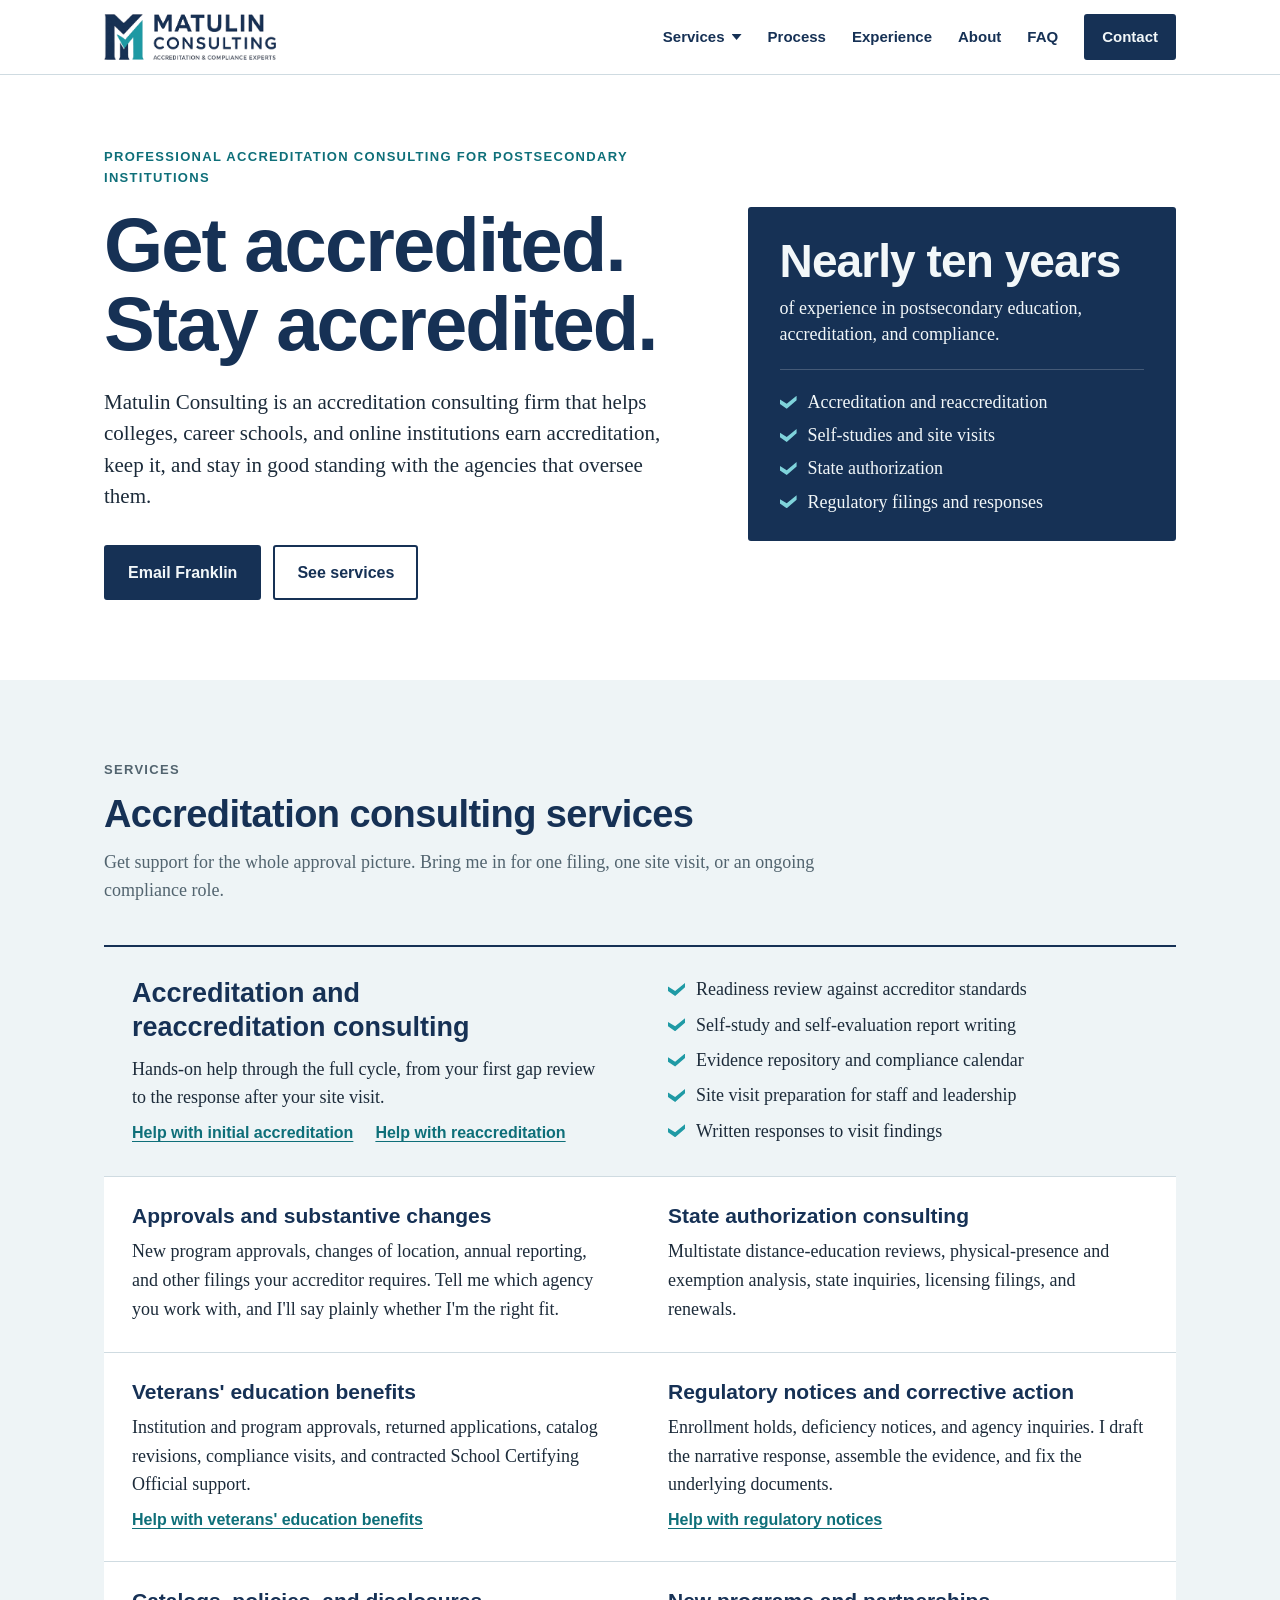
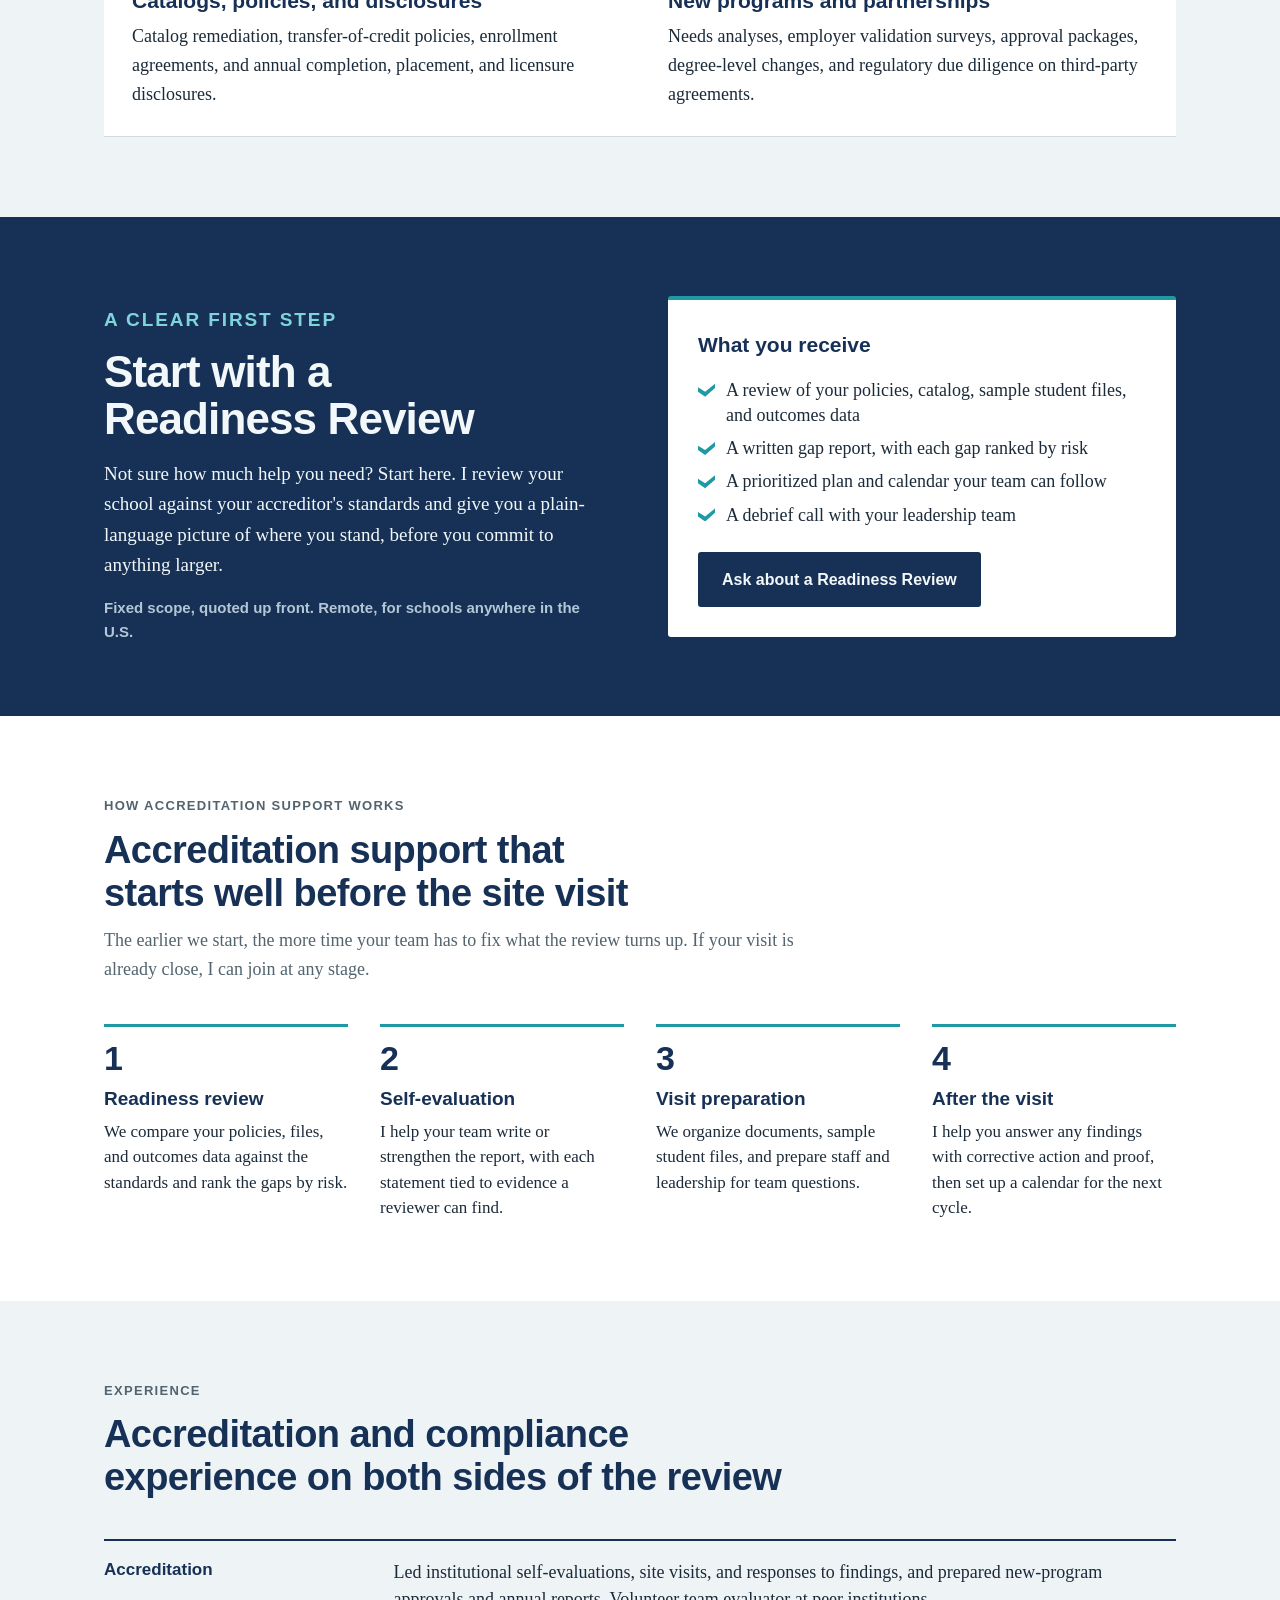
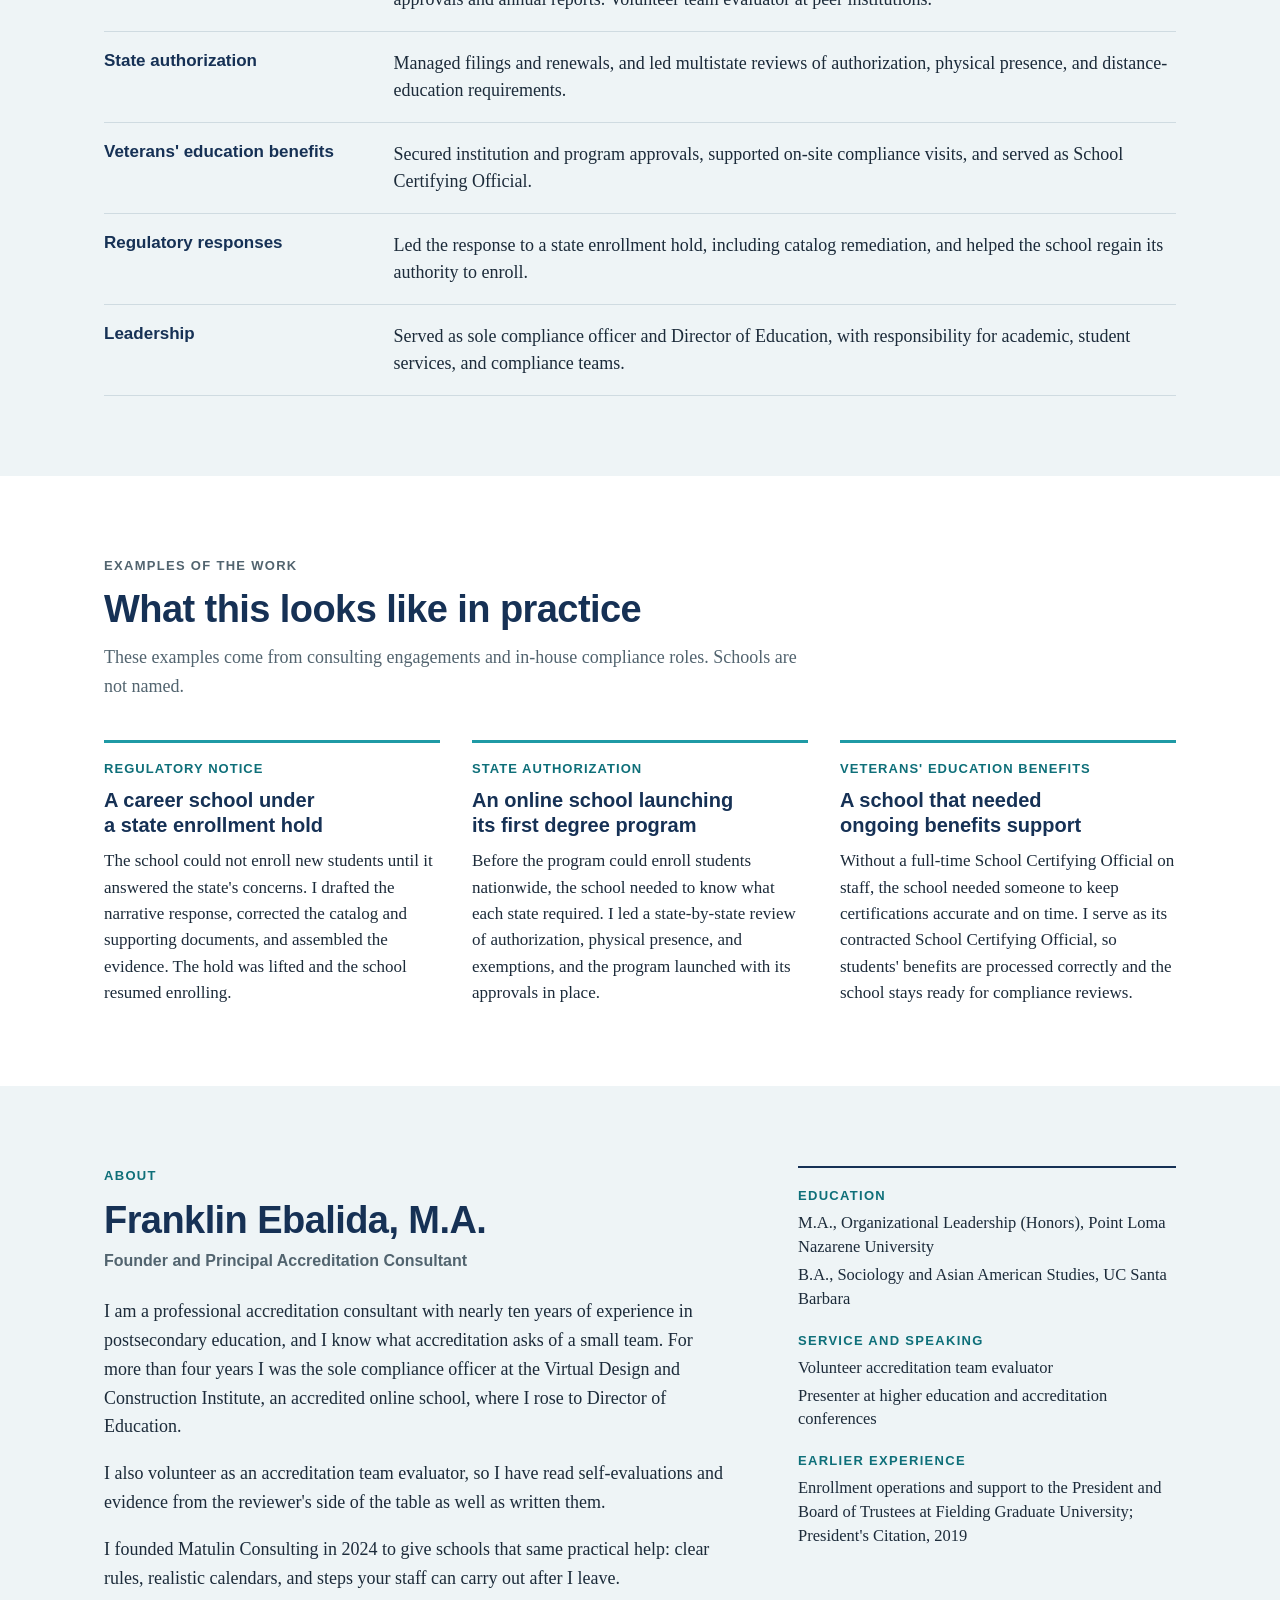
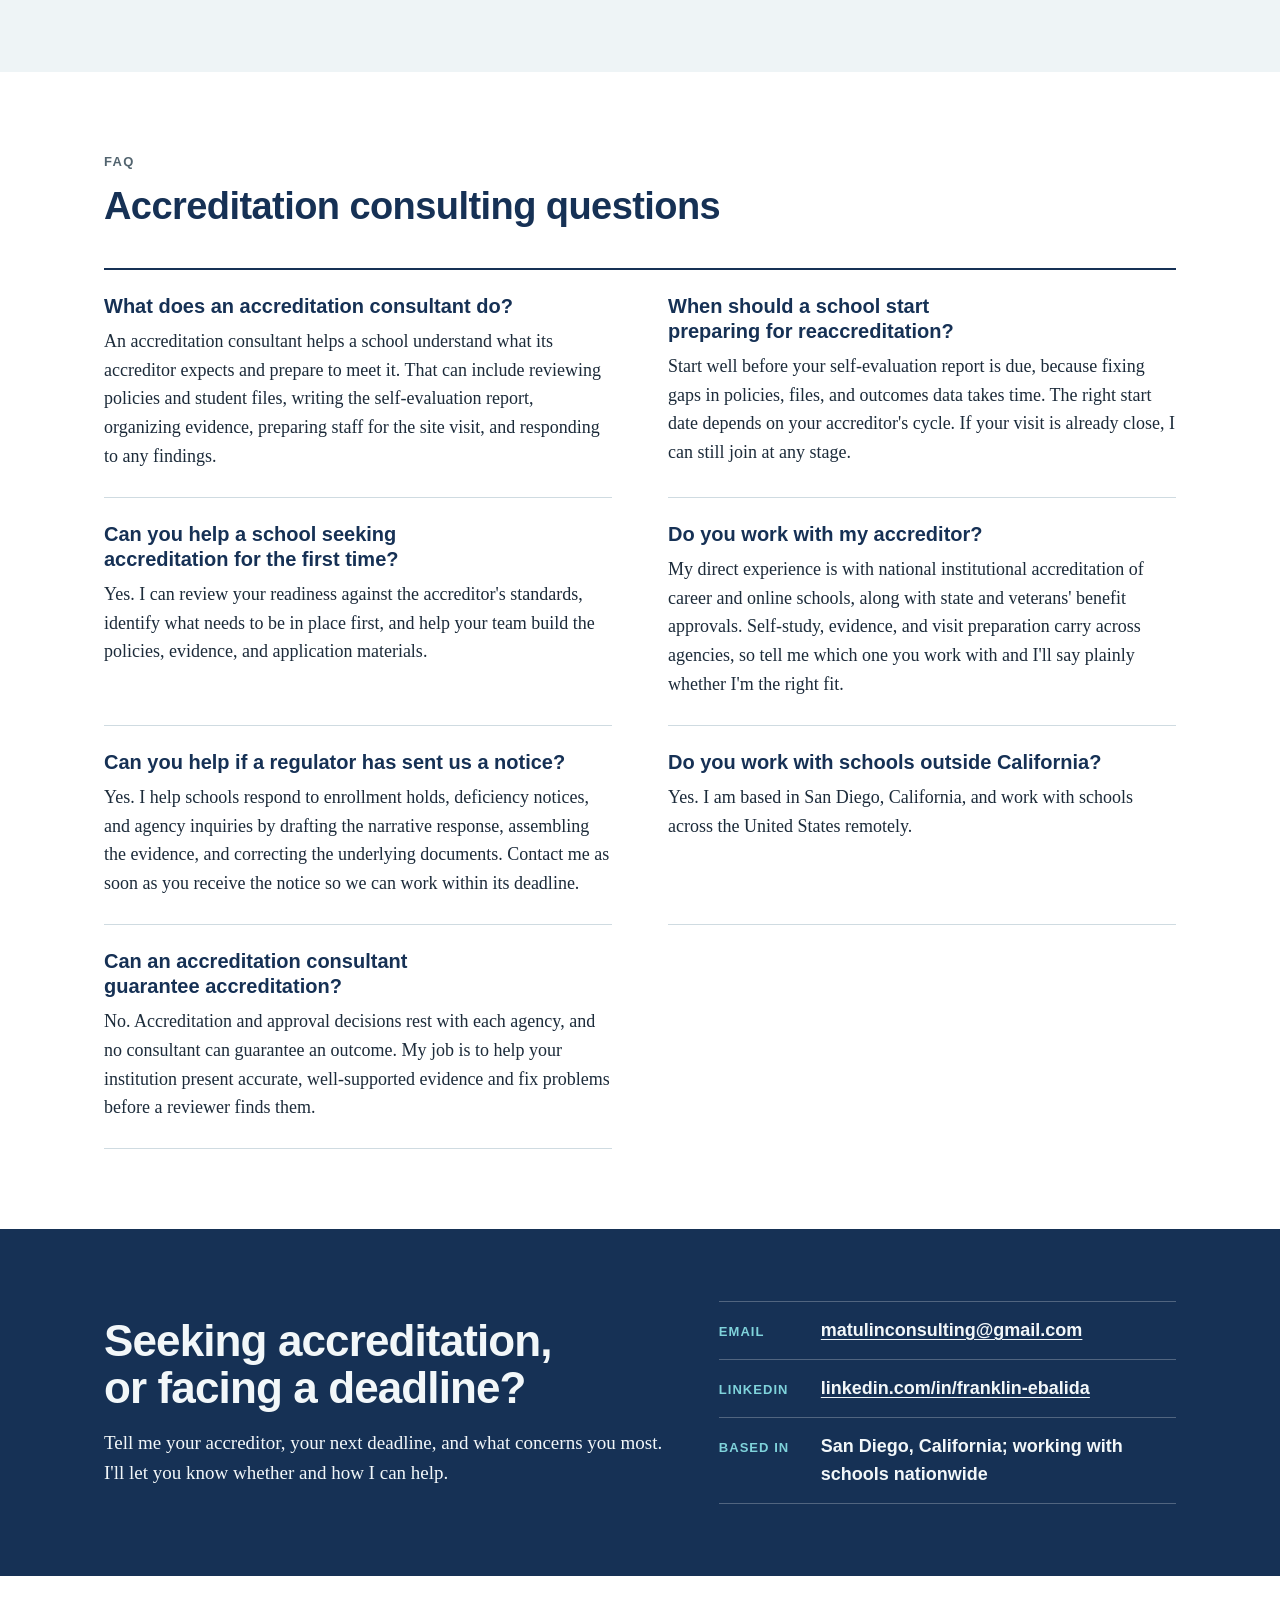
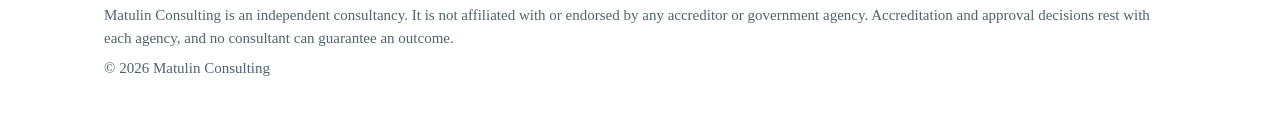
==== commit 64fa1276: "Add Readiness Review offer, work examples, and two service pages Adds a fixed-scope Readiness Review" ====
--- a/index.html
+++ b/index.html
@@ -19,7 +19,7 @@
 <meta name="twitter:card" content="summary_large_image">
 <meta name="theme-color" content="#163155">
 <link rel="canonical" href="https://matulin.consulting/">
-<script type="application/ld+json">{"@context": "https://schema.org", "@graph": [{"@type": "ProfessionalService", "@id": "https://matulin.consulting/#business", "name": "Matulin Consulting", "url": "https://matulin.consulting/", "logo": "https://matulin.consulting/logo.png", "image": "https://matulin.consulting/og-image.png", "description": "Accreditation consulting for colleges, career schools, and online institutions. Help with self-studies, site visits, reaccreditation, and state authorization.", "email": "matulinconsulting@gmail.com", "address": {"@type": "PostalAddress", "addressLocality": "San Diego", "addressRegion": "CA", "addressCountry": "US"}, "areaServed": {"@type": "Country", "name": "United States"}, "founder": {"@id": "https://matulin.consulting/#franklin"}, "sameAs": ["https://www.linkedin.com/in/franklin-ebalida"], "knowsAbout": ["Accreditation", "Reaccreditation", "Self-evaluation reports", "Accreditation site visits", "State authorization", "Postsecondary compliance", "Veterans' education benefits"], "hasOfferCatalog": {"@type": "OfferCatalog", "name": "Accreditation consulting services", "itemListElement": [{"@type": "Offer", "itemOffered": {"@type": "Service", "name": "Initial accreditation consulting", "url": "https://matulin.consulting/initial-accreditation/"}}, {"@type": "Offer", "itemOffered": {"@type": "Service", "name": "Reaccreditation consulting", "url": "https://matulin.consulting/reaccreditation/"}}, {"@type": "Offer", "itemOffered": {"@type": "Service", "name": "Approvals and substantive changes"}}, {"@type": "Offer", "itemOffered": {"@type": "Service", "name": "State authorization consulting"}}, {"@type": "Offer", "itemOffered": {"@type": "Service", "name": "Veterans' education benefits support"}}, {"@type": "Offer", "itemOffered": {"@type": "Service", "name": "Regulatory notices and corrective action"}}, {"@type": "Offer", "itemOffered": {"@type": "Service", "name": "Catalogs, policies, and disclosures"}}, {"@type": "Offer", "itemOffered": {"@type": "Service", "name": "New programs and partnerships"}}]}}, {"@type": "Person", "@id": "https://matulin.consulting/#franklin", "name": "Franklin Ebalida", "honorificSuffix": "M.A.", "jobTitle": "Founder and Principal Accreditation Consultant", "worksFor": {"@id": "https://matulin.consulting/#business"}, "url": "https://matulin.consulting/#about", "sameAs": ["https://www.linkedin.com/in/franklin-ebalida"], "alumniOf": [{"@type": "CollegeOrUniversity", "name": "Point Loma Nazarene University"}, {"@type": "CollegeOrUniversity", "name": "University of California, Santa Barbara"}]}, {"@type": "WebSite", "@id": "https://matulin.consulting/#website", "url": "https://matulin.consulting/", "name": "Matulin Consulting", "publisher": {"@id": "https://matulin.consulting/#business"}}, {"@type": "FAQPage", "@id": "https://matulin.consulting/#faq", "mainEntity": [{"@type": "Question", "name": "What does an accreditation consultant do?", "acceptedAnswer": {"@type": "Answer", "text": "An accreditation consultant helps a school understand what its accreditor expects and prepare to meet it. That can include reviewing policies and student files, writing the self-evaluation report, organizing evidence, preparing staff for the site visit, and responding to any findings."}}, {"@type": "Question", "name": "When should a school start preparing for reaccreditation?", "acceptedAnswer": {"@type": "Answer", "text": "Start well before your self-evaluation report is due, because fixing gaps in policies, files, and outcomes data takes time. The right start date depends on your accreditor's cycle. If your visit is already close, I can still join at any stage."}}, {"@type": "Question", "name": "Can you help a school seeking accreditation for the first time?", "acceptedAnswer": {"@type": "Answer", "text": "Yes. I can review your readiness against the accreditor's standards, identify what needs to be in place first, and help your team build the policies, evidence, and application materials."}}, {"@type": "Question", "name": "Do you work with my accreditor?", "acceptedAnswer": {"@type": "Answer", "text": "My direct experience is with national institutional accreditation of career and online schools, along with state and veterans' benefit approvals. Self-study, evidence, and visit preparation carry across agencies, so tell me which one you work with and I'll say plainly whether I'm the right fit."}}, {"@type": "Question", "name": "Can you help if a regulator has sent us a notice?", "acceptedAnswer": {"@type": "Answer", "text": "Yes. I help schools respond to enrollment holds, deficiency notices, and agency inquiries by drafting the narrative response, assembling the evidence, and correcting the underlying documents. Contact me as soon as you receive the notice so we can work within its deadline."}}, {"@type": "Question", "name": "Do you work with schools outside California?", "acceptedAnswer": {"@type": "Answer", "text": "Yes. I am based in San Diego, California, and work with schools across the United States remotely."}}, {"@type": "Question", "name": "Can an accreditation consultant guarantee accreditation?", "acceptedAnswer": {"@type": "Answer", "text": "No. Accreditation and approval decisions rest with each agency, and no consultant can guarantee an outcome. My job is to help your institution present accurate, well-supported evidence and fix problems before a reviewer finds them."}}]}]}</script>
+<script type="application/ld+json">{"@context": "https://schema.org", "@graph": [{"@type": "ProfessionalService", "@id": "https://matulin.consulting/#business", "name": "Matulin Consulting", "url": "https://matulin.consulting/", "logo": "https://matulin.consulting/logo.png", "image": "https://matulin.consulting/og-image.png", "description": "Accreditation consulting for colleges, career schools, and online institutions. Help with self-studies, site visits, reaccreditation, and state authorization.", "email": "matulinconsulting@gmail.com", "address": {"@type": "PostalAddress", "addressLocality": "San Diego", "addressRegion": "CA", "addressCountry": "US"}, "areaServed": {"@type": "Country", "name": "United States"}, "founder": {"@id": "https://matulin.consulting/#franklin"}, "sameAs": ["https://www.linkedin.com/in/franklin-ebalida"], "knowsAbout": ["Accreditation", "Reaccreditation", "Self-evaluation reports", "Accreditation site visits", "State authorization", "Postsecondary compliance", "Veterans' education benefits"], "hasOfferCatalog": {"@type": "OfferCatalog", "name": "Accreditation consulting services", "itemListElement": [{"@type": "Offer", "itemOffered": {"@type": "Service", "name": "Initial accreditation consulting", "url": "https://matulin.consulting/initial-accreditation/"}}, {"@type": "Offer", "itemOffered": {"@type": "Service", "name": "Reaccreditation consulting", "url": "https://matulin.consulting/reaccreditation/"}}, {"@type": "Offer", "itemOffered": {"@type": "Service", "name": "Approvals and substantive changes"}}, {"@type": "Offer", "itemOffered": {"@type": "Service", "name": "State authorization consulting"}}, {"@type": "Offer", "itemOffered": {"@type": "Service", "name": "Veterans' education benefits support", "url": "https://matulin.consulting/veterans-benefits/"}}, {"@type": "Offer", "itemOffered": {"@type": "Service", "name": "Regulatory notices and corrective action", "url": "https://matulin.consulting/regulatory-notices/"}}, {"@type": "Offer", "itemOffered": {"@type": "Service", "name": "Catalogs, policies, and disclosures"}}, {"@type": "Offer", "itemOffered": {"@type": "Service", "name": "New programs and partnerships"}}]}}, {"@type": "Person", "@id": "https://matulin.consulting/#franklin", "name": "Franklin Ebalida", "honorificSuffix": "M.A.", "jobTitle": "Founder and Principal Accreditation Consultant", "worksFor": {"@id": "https://matulin.consulting/#business"}, "url": "https://matulin.consulting/#about", "sameAs": ["https://www.linkedin.com/in/franklin-ebalida"], "alumniOf": [{"@type": "CollegeOrUniversity", "name": "Point Loma Nazarene University"}, {"@type": "CollegeOrUniversity", "name": "University of California, Santa Barbara"}]}, {"@type": "WebSite", "@id": "https://matulin.consulting/#website", "url": "https://matulin.consulting/", "name": "Matulin Consulting", "publisher": {"@id": "https://matulin.consulting/#business"}}, {"@type": "FAQPage", "@id": "https://matulin.consulting/#faq", "mainEntity": [{"@type": "Question", "name": "What does an accreditation consultant do?", "acceptedAnswer": {"@type": "Answer", "text": "An accreditation consultant helps a school understand what its accreditor expects and prepare to meet it. That can include reviewing policies and student files, writing the self-evaluation report, organizing evidence, preparing staff for the site visit, and responding to any findings."}}, {"@type": "Question", "name": "When should a school start preparing for reaccreditation?", "acceptedAnswer": {"@type": "Answer", "text": "Start well before your self-evaluation report is due, because fixing gaps in policies, files, and outcomes data takes time. The right start date depends on your accreditor's cycle. If your visit is already close, I can still join at any stage."}}, {"@type": "Question", "name": "Can you help a school seeking accreditation for the first time?", "acceptedAnswer": {"@type": "Answer", "text": "Yes. I can review your readiness against the accreditor's standards, identify what needs to be in place first, and help your team build the policies, evidence, and application materials."}}, {"@type": "Question", "name": "Do you work with my accreditor?", "acceptedAnswer": {"@type": "Answer", "text": "My direct experience is with national institutional accreditation of career and online schools, along with state and veterans' benefit approvals. Self-study, evidence, and visit preparation carry across agencies, so tell me which one you work with and I'll say plainly whether I'm the right fit."}}, {"@type": "Question", "name": "Can you help if a regulator has sent us a notice?", "acceptedAnswer": {"@type": "Answer", "text": "Yes. I help schools respond to enrollment holds, deficiency notices, and agency inquiries by drafting the narrative response, assembling the evidence, and correcting the underlying documents. Contact me as soon as you receive the notice so we can work within its deadline."}}, {"@type": "Question", "name": "Do you work with schools outside California?", "acceptedAnswer": {"@type": "Answer", "text": "Yes. I am based in San Diego, California, and work with schools across the United States remotely."}}, {"@type": "Question", "name": "Can an accreditation consultant guarantee accreditation?", "acceptedAnswer": {"@type": "Answer", "text": "No. Accreditation and approval decisions rest with each agency, and no consultant can guarantee an outcome. My job is to help your institution present accurate, well-supported evidence and fix problems before a reviewer finds them."}}]}]}</script>
 <link rel="icon" type="image/png" href="/favicon.png">
 <link rel="preconnect" href="https://fonts.googleapis.com">
 <link rel="preconnect" href="https://fonts.gstatic.com" crossorigin>
@@ -36,6 +36,8 @@
       <div class="nav-menu" id="services-menu" popover>
         <a href="/initial-accreditation/"><strong>Help with initial accreditation</strong><small>Seeking accreditation for the first time</small></a>
         <a href="/reaccreditation/"><strong>Help with reaccreditation</strong><small>Renewing the accreditation you hold</small></a>
+        <a href="/regulatory-notices/"><strong>Help with regulatory notices</strong><small>Enrollment holds, deficiency notices, and inquiries</small></a>
+        <a href="/veterans-benefits/"><strong>Veterans' education benefits</strong><small>Approvals and School Certifying Official support</small></a>
         <a class="nav-all" href="/#services">See all services</a>
       </div>
       <a href="/#process">Process</a>
@@ -107,10 +109,12 @@
       <article class="service">
         <h3>Veterans' education benefits</h3>
         <p>Institution and program approvals, returned applications, catalog revisions, compliance visits, and contracted School Certifying Official support.</p>
+        <p class="service-links"><a href="/veterans-benefits/">Help with veterans' education benefits</a></p>
       </article>
       <article class="service">
         <h3>Regulatory notices and corrective action</h3>
         <p>Enrollment holds, deficiency notices, and agency inquiries. I draft the narrative response, assemble the evidence, and fix the underlying documents.</p>
+        <p class="service-links"><a href="/regulatory-notices/">Help with regulatory notices</a></p>
       </article>
       <article class="service">
         <h3>Catalogs, policies, and disclosures</h3>
@@ -120,6 +124,27 @@
         <h3>New programs and partnerships</h3>
         <p>Needs analyses, employer validation surveys, approval packages, degree-level changes, and regulatory due diligence on third-party agreements.</p>
       </article>
+    </div>
+  </div>
+</section>
+
+<section class="offer" id="readiness-review">
+  <div class="wrap">
+    <div>
+      <p class="label">A clear first step</p>
+      <h2>Start with a Readiness Review</h2>
+      <p>Not sure how much help you need? Start here. I review your school against your accreditor's standards and give you a plain-language picture of where you stand, before you commit to anything larger.</p>
+      <p class="offer-note">Fixed scope, quoted up front. Remote, for schools anywhere in the U.S.</p>
+    </div>
+    <div class="offer-box">
+      <h3>What you receive</h3>
+      <ul class="checks">
+        <li>A review of your policies, catalog, sample student files, and outcomes data</li>
+        <li>A written gap report, with each gap ranked by risk</li>
+        <li>A prioritized plan and calendar your team can follow</li>
+        <li>A debrief call with your leadership team</li>
+      </ul>
+      <a class="btn" href="mailto:matulinconsulting@gmail.com?subject=Readiness%20Review%20inquiry">Ask about a Readiness Review</a>
     </div>
   </div>
 </section>
@@ -172,7 +197,34 @@
   </div>
 </section>
 
-<section class="section" id="about">
+<section class="section" id="examples">
+  <div class="wrap">
+    <div class="section-head">
+      <p class="label">Examples of the work</p>
+      <h2>What this looks like in practice</h2>
+      <p>These examples come from consulting engagements and in-house compliance roles. Schools are not named.</p>
+    </div>
+    <div class="cases">
+      <article class="case">
+        <p class="case-tag">Regulatory notice</p>
+        <h3>A career school under a state enrollment hold</h3>
+        <p>The school could not enroll new students until it answered the state's concerns. I drafted the narrative response, corrected the catalog and supporting documents, and assembled the evidence. The hold was lifted and the school resumed enrolling.</p>
+      </article>
+      <article class="case">
+        <p class="case-tag">State authorization</p>
+        <h3>An online school launching its first degree program</h3>
+        <p>Before the program could enroll students nationwide, the school needed to know what each state required. I led a state-by-state review of authorization, physical presence, and exemptions, and the program launched with its approvals in place.</p>
+      </article>
+      <article class="case">
+        <p class="case-tag">Veterans' education benefits</p>
+        <h3>A school that needed ongoing benefits support</h3>
+        <p>Without a full-time School Certifying Official on staff, the school needed someone to keep certifications accurate and on time. I serve as its contracted School Certifying Official, so students' benefits are processed correctly and the school stays ready for compliance reviews.</p>
+      </article>
+    </div>
+  </div>
+</section>
+
+<section class="section tint" id="about">
   <div class="wrap about">
     <div>
       <p class="label">About</p>
@@ -192,7 +244,7 @@
   </div>
 </section>
 
-<section class="section tint" id="faq">
+<section class="section" id="faq">
   <div class="wrap">
     <div class="section-head">
       <p class="label">FAQ</p>
--- a/styles.css
+++ b/styles.css
@@ -177,3 +177,30 @@
   html { scroll-behavior: auto; }
   .btn { transition: none; }
 }
+
+/* Readiness Review offer: a navy band so the first step stands out */
+.offer { background: var(--navy); color: var(--on-navy); padding-block: 72px; }
+.offer .wrap { display: grid; grid-template-columns: minmax(0, 1fr) minmax(0, 1fr); gap: 56px; align-items: center; }
+.offer .label { color: #7FD3DB; }
+.offer h2 { color: var(--on-navy); font-size: clamp(30px, 4vw, 44px); font-weight: 800; line-height: 1.08; letter-spacing: -.02em; margin-top: 12px; }
+.offer p { margin-top: 16px; font-size: 19px; max-width: 32em; }
+.offer .offer-note { font-family: var(--display); font-size: 15px; font-weight: 600; color: var(--on-navy-muted); }
+.offer-box { background: var(--paper); color: var(--ink); padding: 28px 30px 30px; border-radius: 3px; border-top: 4px solid var(--teal); }
+.offer-box h3 { font-size: 21px; font-weight: 700; margin-bottom: 16px; }
+.offer-box .btn { margin-top: 24px; }
+
+/* Examples of the work */
+.cases { display: grid; grid-template-columns: repeat(3, minmax(0, 1fr)); gap: 32px; }
+.case { border-top: 3px solid var(--teal); padding-top: 16px; }
+.case-tag { font-family: var(--display); font-size: 13px; font-weight: 700; letter-spacing: .08em; text-transform: uppercase; color: var(--teal-ink); }
+.case h3 { font-size: 20px; font-weight: 700; line-height: 1.25; margin-top: 8px; }
+.case p:last-child { margin-top: 10px; font-size: 17px; line-height: 1.55; }
+
+@media (max-width: 900px) {
+  .offer .wrap { grid-template-columns: minmax(0, 1fr); gap: 36px; }
+  .cases { grid-template-columns: minmax(0, 1fr); gap: 28px; }
+}
+@media (max-width: 620px) {
+  .offer { padding-block: 56px; }
+  .offer-box { padding: 22px 20px 24px; }
+}
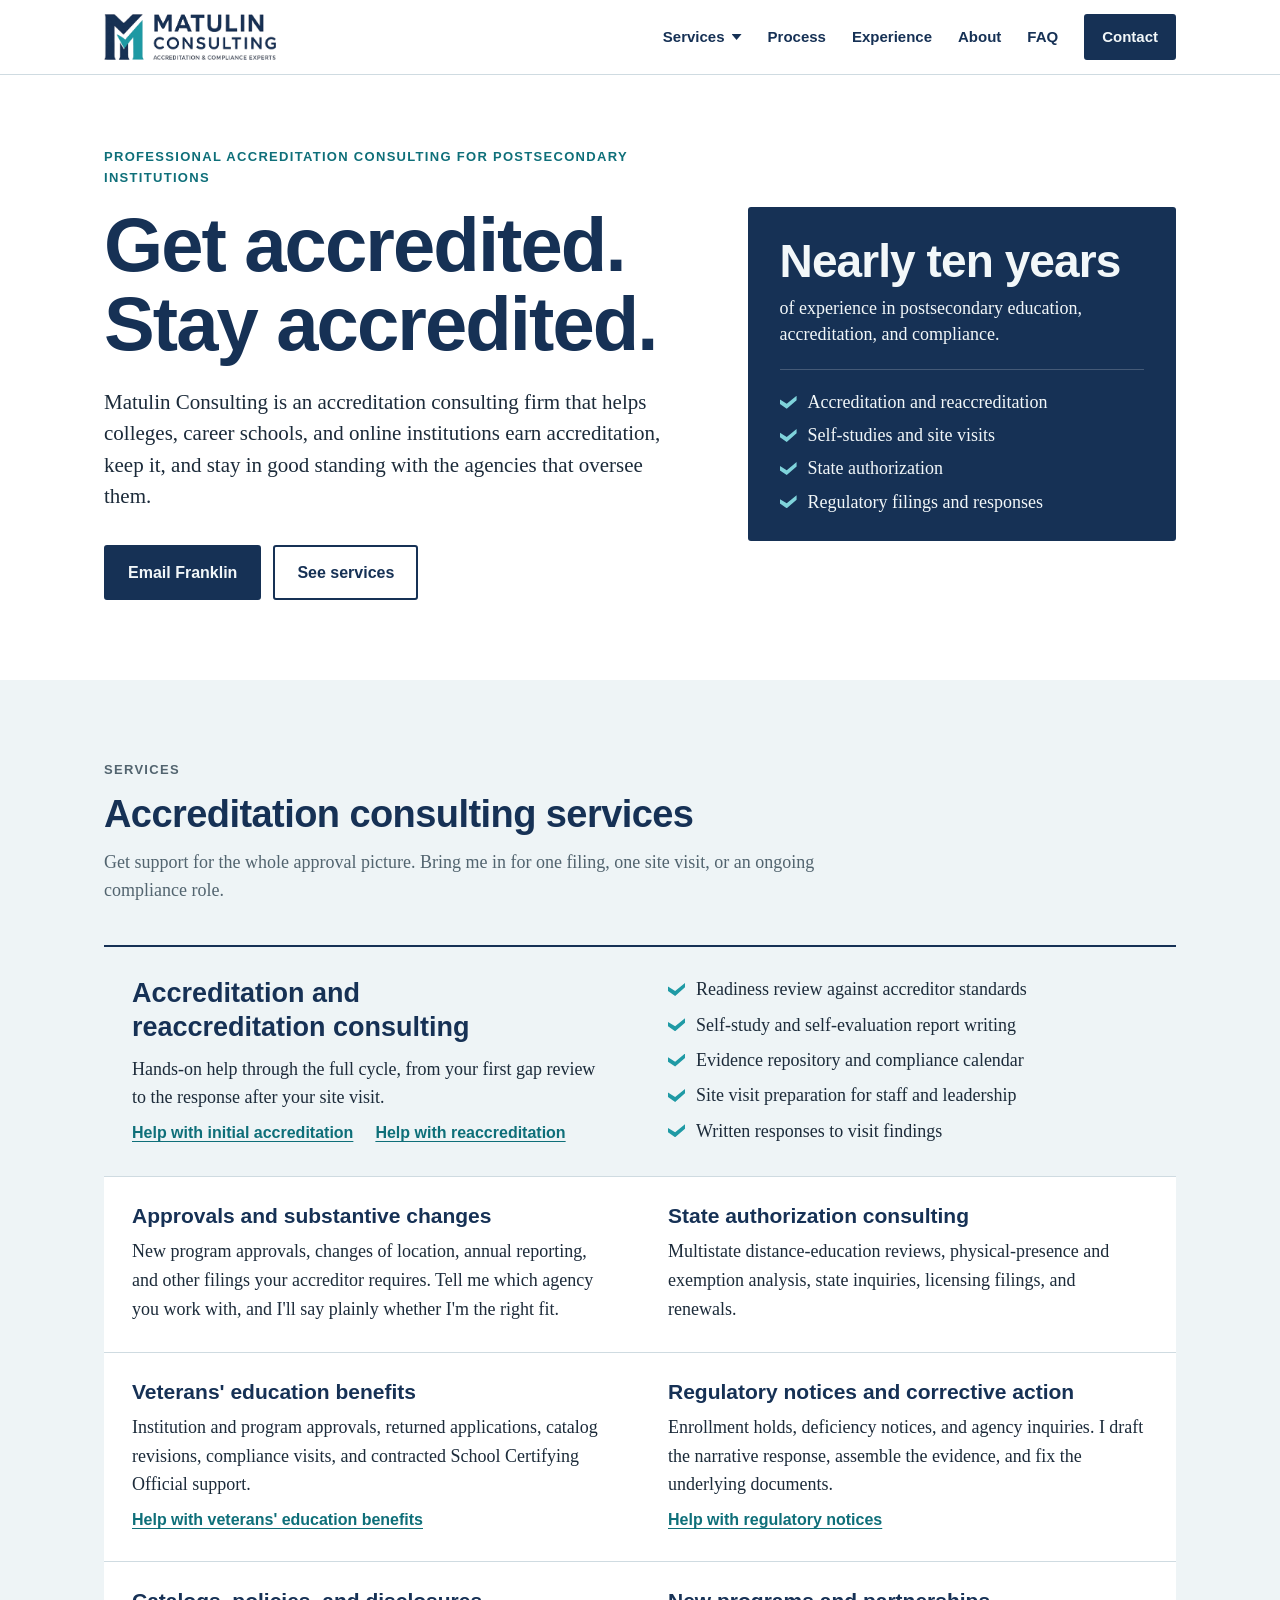
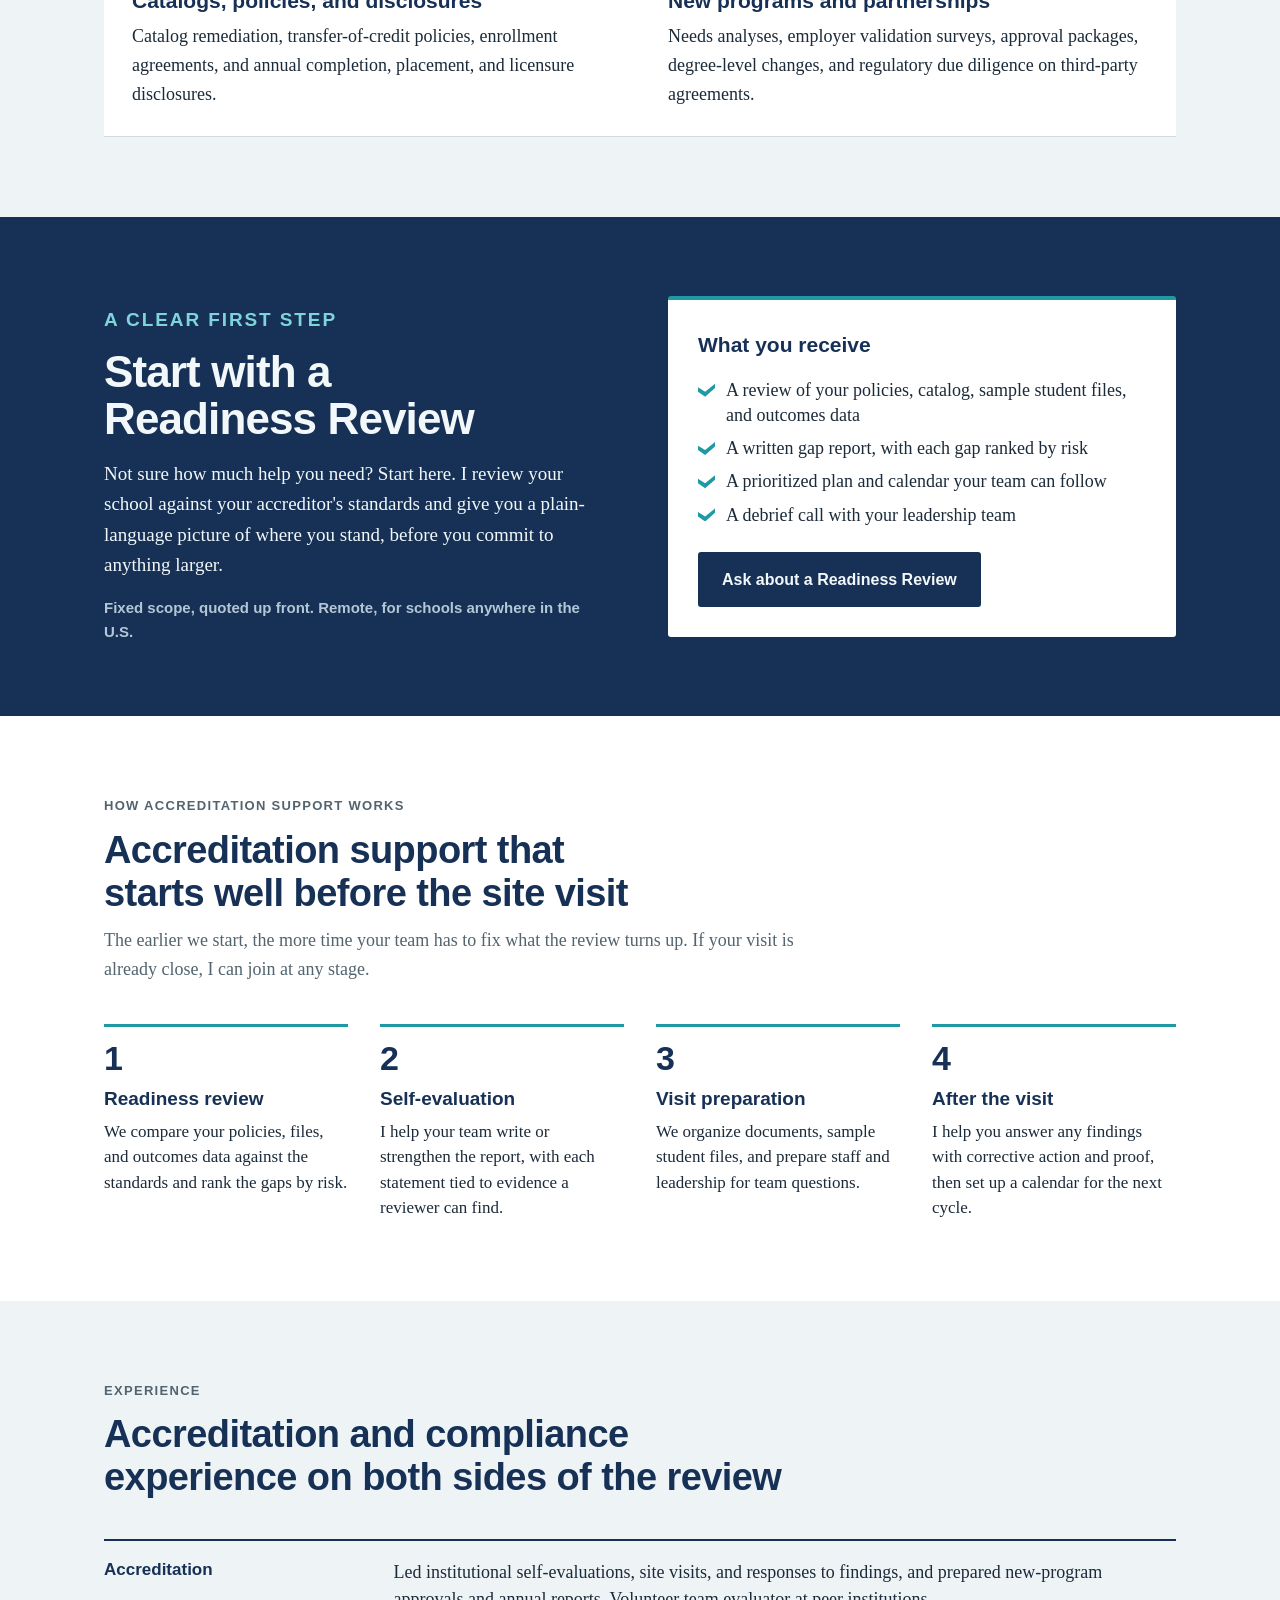
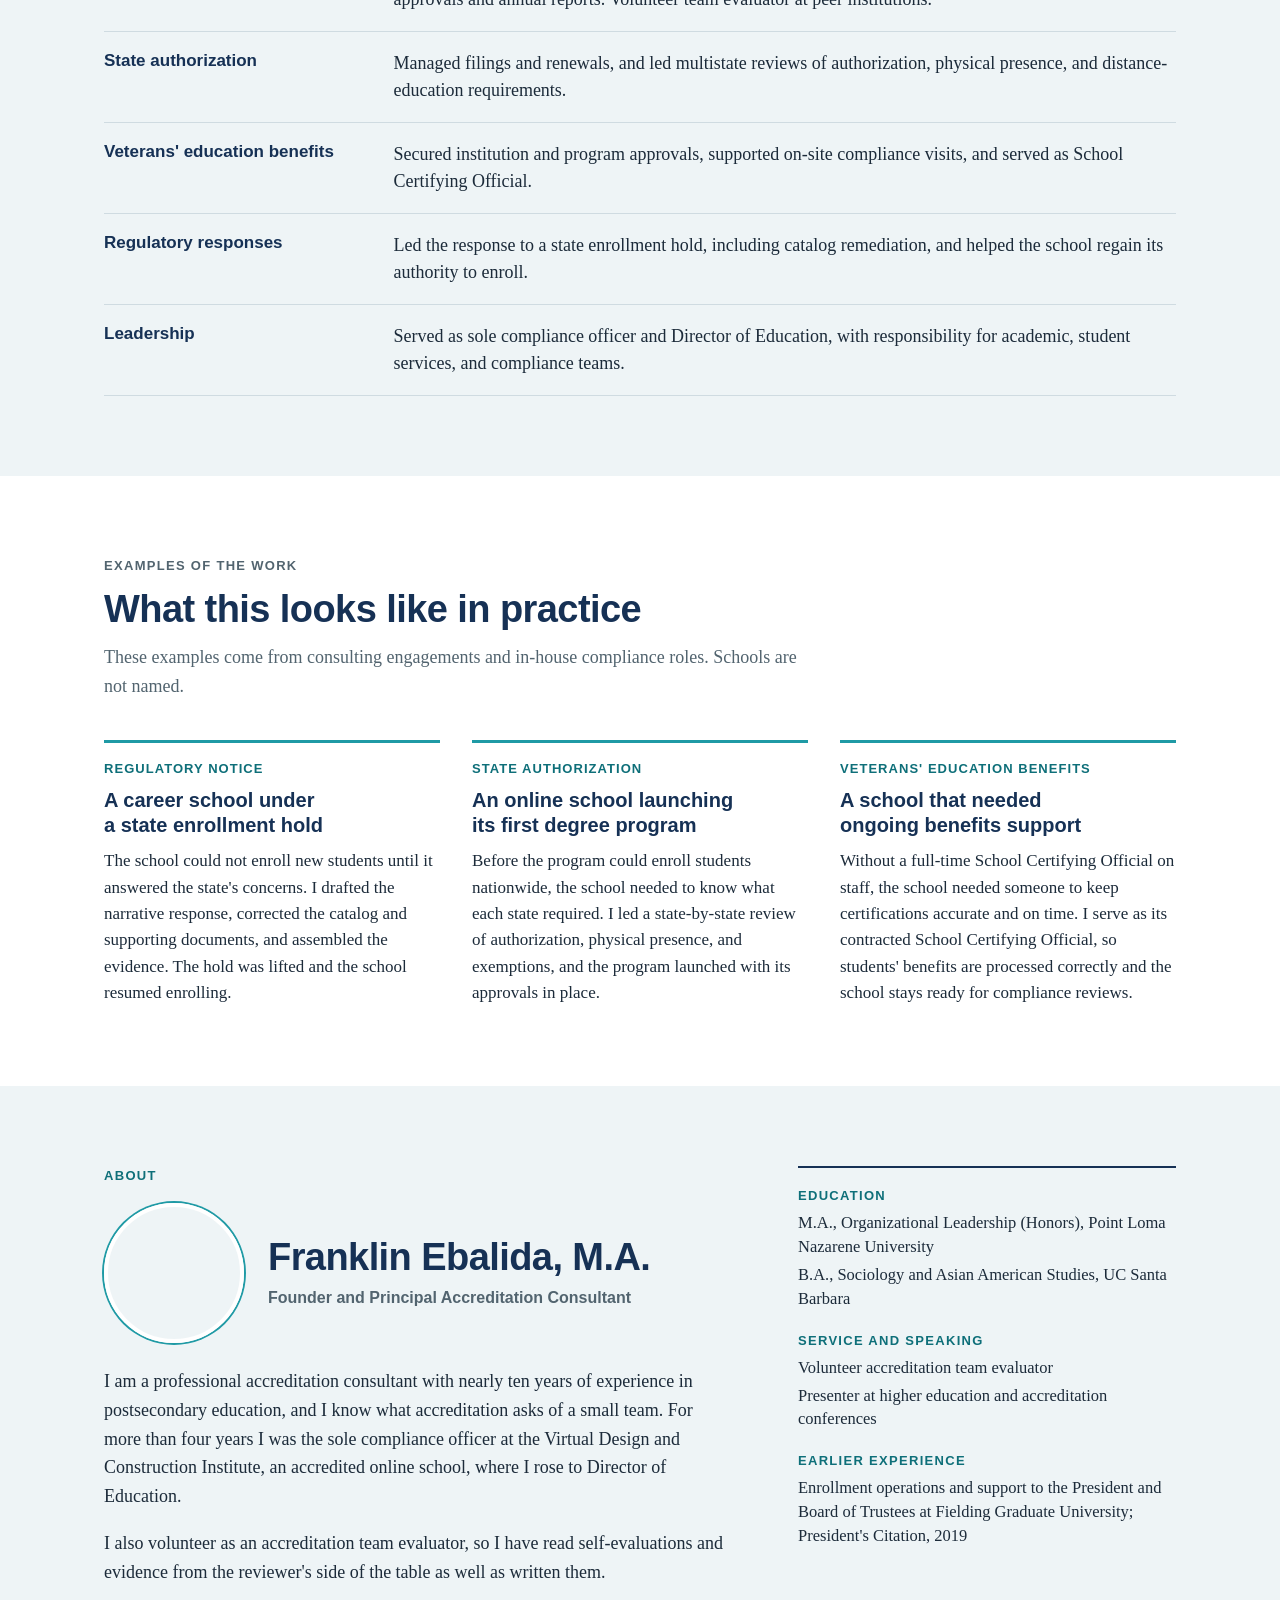
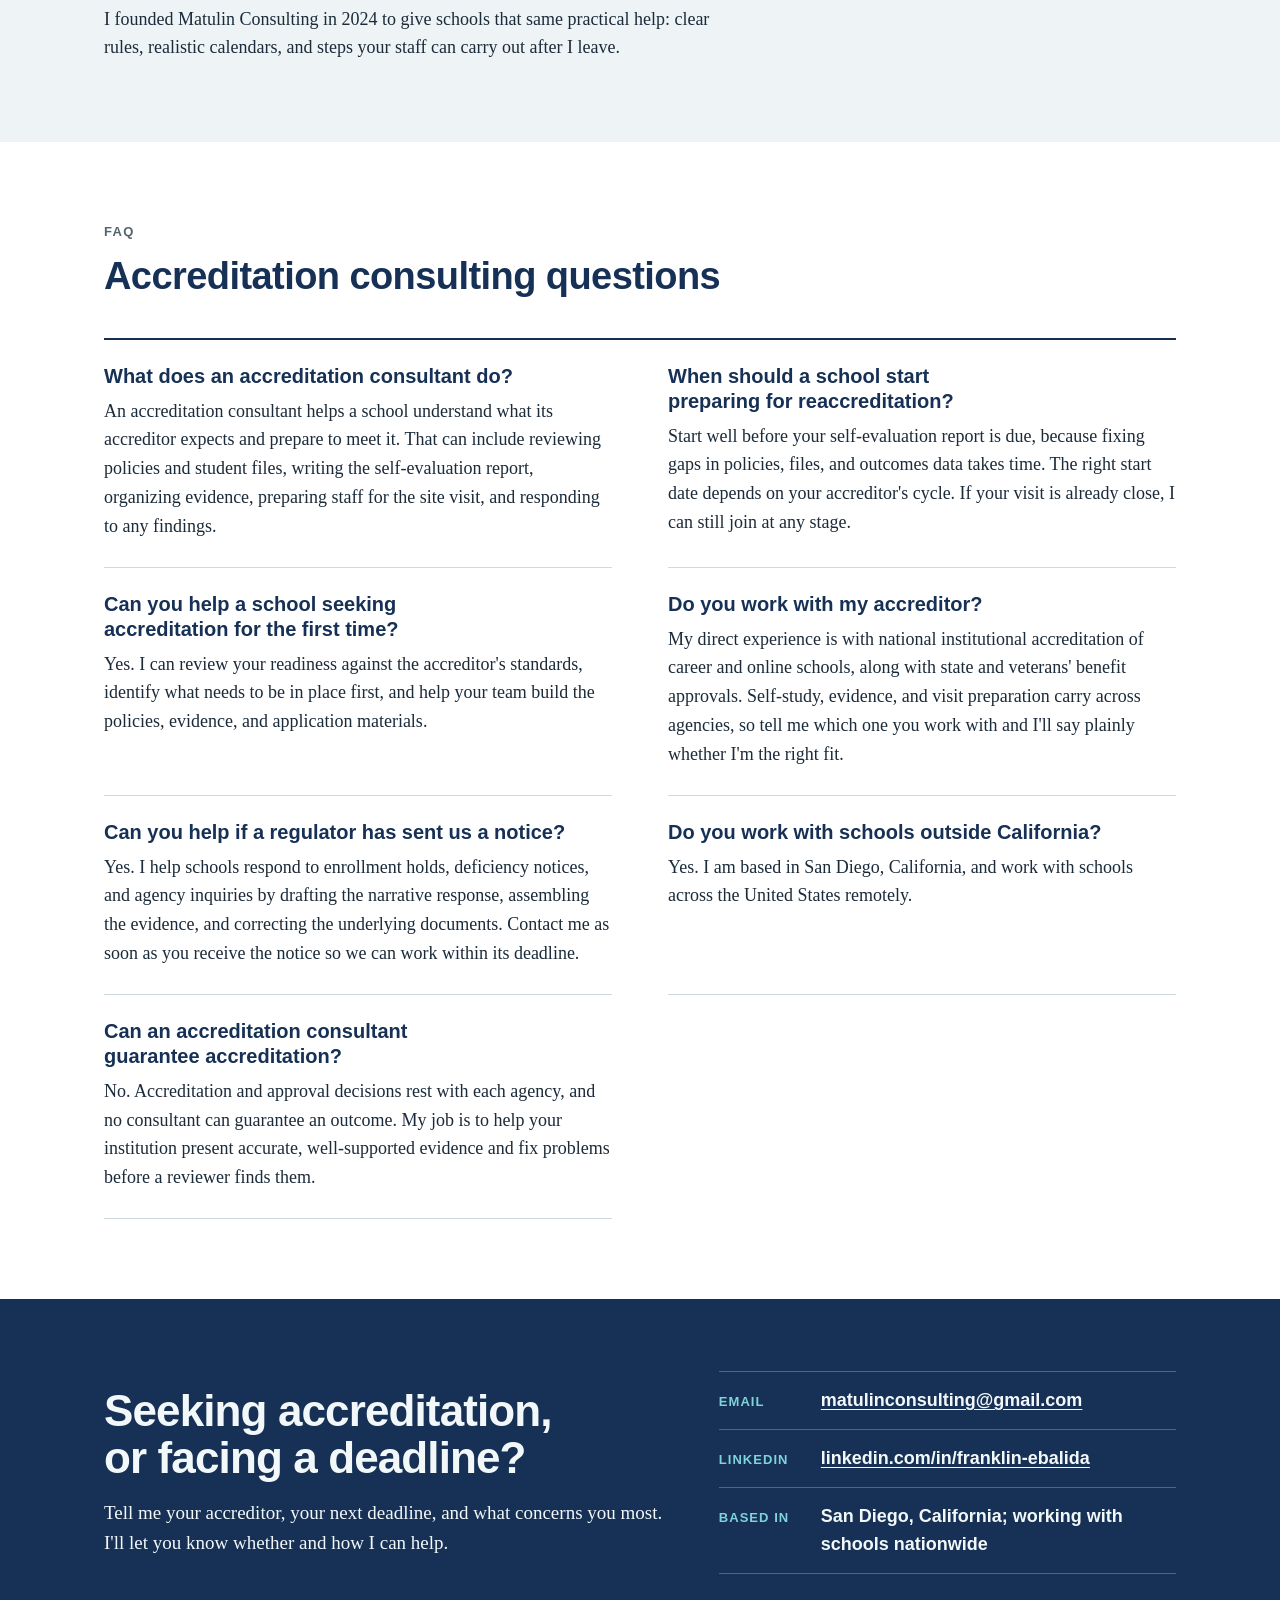
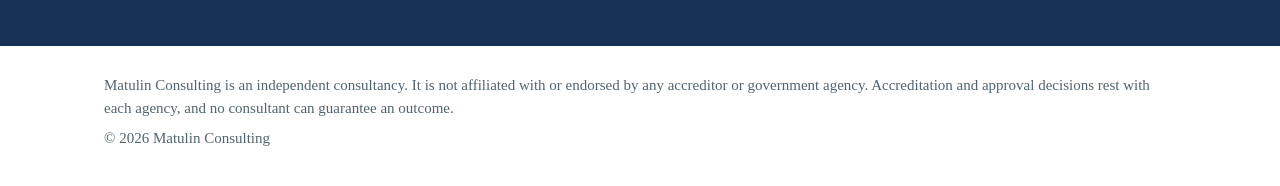
==== commit a98d4a1e: "Add headshot to About section Co-Authored-By: Claude Opus 5.5 <noreply@anthropic.com>" ====
--- a/index.html
+++ b/index.html
@@ -19,7 +19,7 @@
 <meta name="twitter:card" content="summary_large_image">
 <meta name="theme-color" content="#163155">
 <link rel="canonical" href="https://matulin.consulting/">
-<script type="application/ld+json">{"@context": "https://schema.org", "@graph": [{"@type": "ProfessionalService", "@id": "https://matulin.consulting/#business", "name": "Matulin Consulting", "url": "https://matulin.consulting/", "logo": "https://matulin.consulting/logo.png", "image": "https://matulin.consulting/og-image.png", "description": "Accreditation consulting for colleges, career schools, and online institutions. Help with self-studies, site visits, reaccreditation, and state authorization.", "email": "matulinconsulting@gmail.com", "address": {"@type": "PostalAddress", "addressLocality": "San Diego", "addressRegion": "CA", "addressCountry": "US"}, "areaServed": {"@type": "Country", "name": "United States"}, "founder": {"@id": "https://matulin.consulting/#franklin"}, "sameAs": ["https://www.linkedin.com/in/franklin-ebalida"], "knowsAbout": ["Accreditation", "Reaccreditation", "Self-evaluation reports", "Accreditation site visits", "State authorization", "Postsecondary compliance", "Veterans' education benefits"], "hasOfferCatalog": {"@type": "OfferCatalog", "name": "Accreditation consulting services", "itemListElement": [{"@type": "Offer", "itemOffered": {"@type": "Service", "name": "Initial accreditation consulting", "url": "https://matulin.consulting/initial-accreditation/"}}, {"@type": "Offer", "itemOffered": {"@type": "Service", "name": "Reaccreditation consulting", "url": "https://matulin.consulting/reaccreditation/"}}, {"@type": "Offer", "itemOffered": {"@type": "Service", "name": "Approvals and substantive changes"}}, {"@type": "Offer", "itemOffered": {"@type": "Service", "name": "State authorization consulting"}}, {"@type": "Offer", "itemOffered": {"@type": "Service", "name": "Veterans' education benefits support", "url": "https://matulin.consulting/veterans-benefits/"}}, {"@type": "Offer", "itemOffered": {"@type": "Service", "name": "Regulatory notices and corrective action", "url": "https://matulin.consulting/regulatory-notices/"}}, {"@type": "Offer", "itemOffered": {"@type": "Service", "name": "Catalogs, policies, and disclosures"}}, {"@type": "Offer", "itemOffered": {"@type": "Service", "name": "New programs and partnerships"}}]}}, {"@type": "Person", "@id": "https://matulin.consulting/#franklin", "name": "Franklin Ebalida", "honorificSuffix": "M.A.", "jobTitle": "Founder and Principal Accreditation Consultant", "worksFor": {"@id": "https://matulin.consulting/#business"}, "url": "https://matulin.consulting/#about", "sameAs": ["https://www.linkedin.com/in/franklin-ebalida"], "alumniOf": [{"@type": "CollegeOrUniversity", "name": "Point Loma Nazarene University"}, {"@type": "CollegeOrUniversity", "name": "University of California, Santa Barbara"}]}, {"@type": "WebSite", "@id": "https://matulin.consulting/#website", "url": "https://matulin.consulting/", "name": "Matulin Consulting", "publisher": {"@id": "https://matulin.consulting/#business"}}, {"@type": "FAQPage", "@id": "https://matulin.consulting/#faq", "mainEntity": [{"@type": "Question", "name": "What does an accreditation consultant do?", "acceptedAnswer": {"@type": "Answer", "text": "An accreditation consultant helps a school understand what its accreditor expects and prepare to meet it. That can include reviewing policies and student files, writing the self-evaluation report, organizing evidence, preparing staff for the site visit, and responding to any findings."}}, {"@type": "Question", "name": "When should a school start preparing for reaccreditation?", "acceptedAnswer": {"@type": "Answer", "text": "Start well before your self-evaluation report is due, because fixing gaps in policies, files, and outcomes data takes time. The right start date depends on your accreditor's cycle. If your visit is already close, I can still join at any stage."}}, {"@type": "Question", "name": "Can you help a school seeking accreditation for the first time?", "acceptedAnswer": {"@type": "Answer", "text": "Yes. I can review your readiness against the accreditor's standards, identify what needs to be in place first, and help your team build the policies, evidence, and application materials."}}, {"@type": "Question", "name": "Do you work with my accreditor?", "acceptedAnswer": {"@type": "Answer", "text": "My direct experience is with national institutional accreditation of career and online schools, along with state and veterans' benefit approvals. Self-study, evidence, and visit preparation carry across agencies, so tell me which one you work with and I'll say plainly whether I'm the right fit."}}, {"@type": "Question", "name": "Can you help if a regulator has sent us a notice?", "acceptedAnswer": {"@type": "Answer", "text": "Yes. I help schools respond to enrollment holds, deficiency notices, and agency inquiries by drafting the narrative response, assembling the evidence, and correcting the underlying documents. Contact me as soon as you receive the notice so we can work within its deadline."}}, {"@type": "Question", "name": "Do you work with schools outside California?", "acceptedAnswer": {"@type": "Answer", "text": "Yes. I am based in San Diego, California, and work with schools across the United States remotely."}}, {"@type": "Question", "name": "Can an accreditation consultant guarantee accreditation?", "acceptedAnswer": {"@type": "Answer", "text": "No. Accreditation and approval decisions rest with each agency, and no consultant can guarantee an outcome. My job is to help your institution present accurate, well-supported evidence and fix problems before a reviewer finds them."}}]}]}</script>
+<script type="application/ld+json">{"@context": "https://schema.org", "@graph": [{"@type": "ProfessionalService", "@id": "https://matulin.consulting/#business", "name": "Matulin Consulting", "url": "https://matulin.consulting/", "logo": "https://matulin.consulting/logo.png", "image": "https://matulin.consulting/og-image.png", "description": "Accreditation consulting for colleges, career schools, and online institutions. Help with self-studies, site visits, reaccreditation, and state authorization.", "email": "matulinconsulting@gmail.com", "address": {"@type": "PostalAddress", "addressLocality": "San Diego", "addressRegion": "CA", "addressCountry": "US"}, "areaServed": {"@type": "Country", "name": "United States"}, "founder": {"@id": "https://matulin.consulting/#franklin"}, "sameAs": ["https://www.linkedin.com/in/franklin-ebalida"], "knowsAbout": ["Accreditation", "Reaccreditation", "Self-evaluation reports", "Accreditation site visits", "State authorization", "Postsecondary compliance", "Veterans' education benefits"], "hasOfferCatalog": {"@type": "OfferCatalog", "name": "Accreditation consulting services", "itemListElement": [{"@type": "Offer", "itemOffered": {"@type": "Service", "name": "Initial accreditation consulting", "url": "https://matulin.consulting/initial-accreditation/"}}, {"@type": "Offer", "itemOffered": {"@type": "Service", "name": "Reaccreditation consulting", "url": "https://matulin.consulting/reaccreditation/"}}, {"@type": "Offer", "itemOffered": {"@type": "Service", "name": "Approvals and substantive changes"}}, {"@type": "Offer", "itemOffered": {"@type": "Service", "name": "State authorization consulting"}}, {"@type": "Offer", "itemOffered": {"@type": "Service", "name": "Veterans' education benefits support", "url": "https://matulin.consulting/veterans-benefits/"}}, {"@type": "Offer", "itemOffered": {"@type": "Service", "name": "Regulatory notices and corrective action", "url": "https://matulin.consulting/regulatory-notices/"}}, {"@type": "Offer", "itemOffered": {"@type": "Service", "name": "Catalogs, policies, and disclosures"}}, {"@type": "Offer", "itemOffered": {"@type": "Service", "name": "New programs and partnerships"}}]}}, {"@type": "Person", "@id": "https://matulin.consulting/#franklin", "name": "Franklin Ebalida", "image": "https://matulin.consulting/headshot.jpg", "honorificSuffix": "M.A.", "jobTitle": "Founder and Principal Accreditation Consultant", "worksFor": {"@id": "https://matulin.consulting/#business"}, "url": "https://matulin.consulting/#about", "sameAs": ["https://www.linkedin.com/in/franklin-ebalida"], "alumniOf": [{"@type": "CollegeOrUniversity", "name": "Point Loma Nazarene University"}, {"@type": "CollegeOrUniversity", "name": "University of California, Santa Barbara"}]}, {"@type": "WebSite", "@id": "https://matulin.consulting/#website", "url": "https://matulin.consulting/", "name": "Matulin Consulting", "publisher": {"@id": "https://matulin.consulting/#business"}}, {"@type": "FAQPage", "@id": "https://matulin.consulting/#faq", "mainEntity": [{"@type": "Question", "name": "What does an accreditation consultant do?", "acceptedAnswer": {"@type": "Answer", "text": "An accreditation consultant helps a school understand what its accreditor expects and prepare to meet it. That can include reviewing policies and student files, writing the self-evaluation report, organizing evidence, preparing staff for the site visit, and responding to any findings."}}, {"@type": "Question", "name": "When should a school start preparing for reaccreditation?", "acceptedAnswer": {"@type": "Answer", "text": "Start well before your self-evaluation report is due, because fixing gaps in policies, files, and outcomes data takes time. The right start date depends on your accreditor's cycle. If your visit is already close, I can still join at any stage."}}, {"@type": "Question", "name": "Can you help a school seeking accreditation for the first time?", "acceptedAnswer": {"@type": "Answer", "text": "Yes. I can review your readiness against the accreditor's standards, identify what needs to be in place first, and help your team build the policies, evidence, and application materials."}}, {"@type": "Question", "name": "Do you work with my accreditor?", "acceptedAnswer": {"@type": "Answer", "text": "My direct experience is with national institutional accreditation of career and online schools, along with state and veterans' benefit approvals. Self-study, evidence, and visit preparation carry across agencies, so tell me which one you work with and I'll say plainly whether I'm the right fit."}}, {"@type": "Question", "name": "Can you help if a regulator has sent us a notice?", "acceptedAnswer": {"@type": "Answer", "text": "Yes. I help schools respond to enrollment holds, deficiency notices, and agency inquiries by drafting the narrative response, assembling the evidence, and correcting the underlying documents. Contact me as soon as you receive the notice so we can work within its deadline."}}, {"@type": "Question", "name": "Do you work with schools outside California?", "acceptedAnswer": {"@type": "Answer", "text": "Yes. I am based in San Diego, California, and work with schools across the United States remotely."}}, {"@type": "Question", "name": "Can an accreditation consultant guarantee accreditation?", "acceptedAnswer": {"@type": "Answer", "text": "No. Accreditation and approval decisions rest with each agency, and no consultant can guarantee an outcome. My job is to help your institution present accurate, well-supported evidence and fix problems before a reviewer finds them."}}]}]}</script>
 <link rel="icon" type="image/png" href="/favicon.png">
 <link rel="preconnect" href="https://fonts.googleapis.com">
 <link rel="preconnect" href="https://fonts.gstatic.com" crossorigin>
@@ -228,8 +228,13 @@
   <div class="wrap about">
     <div>
       <p class="label">About</p>
-      <h2>Franklin Ebalida, M.A.</h2>
-      <p class="role">Founder and Principal Accreditation Consultant</p>
+      <div class="about-head">
+        <img class="portrait" src="/headshot.jpg" width="400" height="400" alt="Franklin Ebalida" loading="lazy">
+        <div>
+          <h2>Franklin Ebalida, M.A.</h2>
+          <p class="role">Founder and Principal Accreditation Consultant</p>
+        </div>
+      </div>
       <div class="bio">
         <p>I am a professional accreditation consultant with nearly ten years of experience in postsecondary education, and I know what accreditation asks of a small team. For more than four years I was the sole compliance officer at the Virtual Design and Construction Institute, an accredited online school, where I rose to Director of Education.</p>
         <p>I also volunteer as an accreditation team evaluator, so I have read self-evaluations and evidence from the reviewer's side of the table as well as written them.</p>
--- a/styles.css
+++ b/styles.css
@@ -120,6 +120,9 @@
 .about { display: grid; grid-template-columns: minmax(0, 1.25fr) minmax(0, .75fr); gap: 64px; }
 .about .bio { display: grid; gap: 18px; max-width: 40em; margin-top: 24px; }
 .about h2 { font-size: clamp(28px, 3.6vw, 38px); font-weight: 800; line-height: 1.12; letter-spacing: -.015em; margin-top: 12px; }
+.about-head { display: flex; align-items: center; gap: 24px; margin-top: 16px; }
+.about-head h2 { margin-top: 0; }
+.portrait { width: 140px; height: 140px; object-fit: cover; border-radius: 50%; flex-shrink: 0; border: 4px solid var(--paper); box-shadow: 0 0 0 2px var(--teal); }
 .about .role { font-family: var(--display); font-weight: 600; font-size: 16px; color: var(--muted); margin-top: 6px; }
 .facts { display: grid; gap: 20px; align-content: start; border-top: 2px solid var(--navy); padding-top: 18px; }
 .facts h3 { font-size: 13px; font-weight: 700; letter-spacing: .1em; text-transform: uppercase; color: var(--teal-ink); }
@@ -172,6 +175,8 @@
   .ledger th { padding-top: 16px; }
   .ledger td { padding: 4px 0 16px; border-bottom: 1px solid var(--line); }
   .channels li { grid-template-columns: minmax(0, 1fr); gap: 2px; }
+  .about-head { gap: 16px; }
+  .portrait { width: 96px; height: 96px; }
 }
 @media (prefers-reduced-motion: reduce) {
   html { scroll-behavior: auto; }
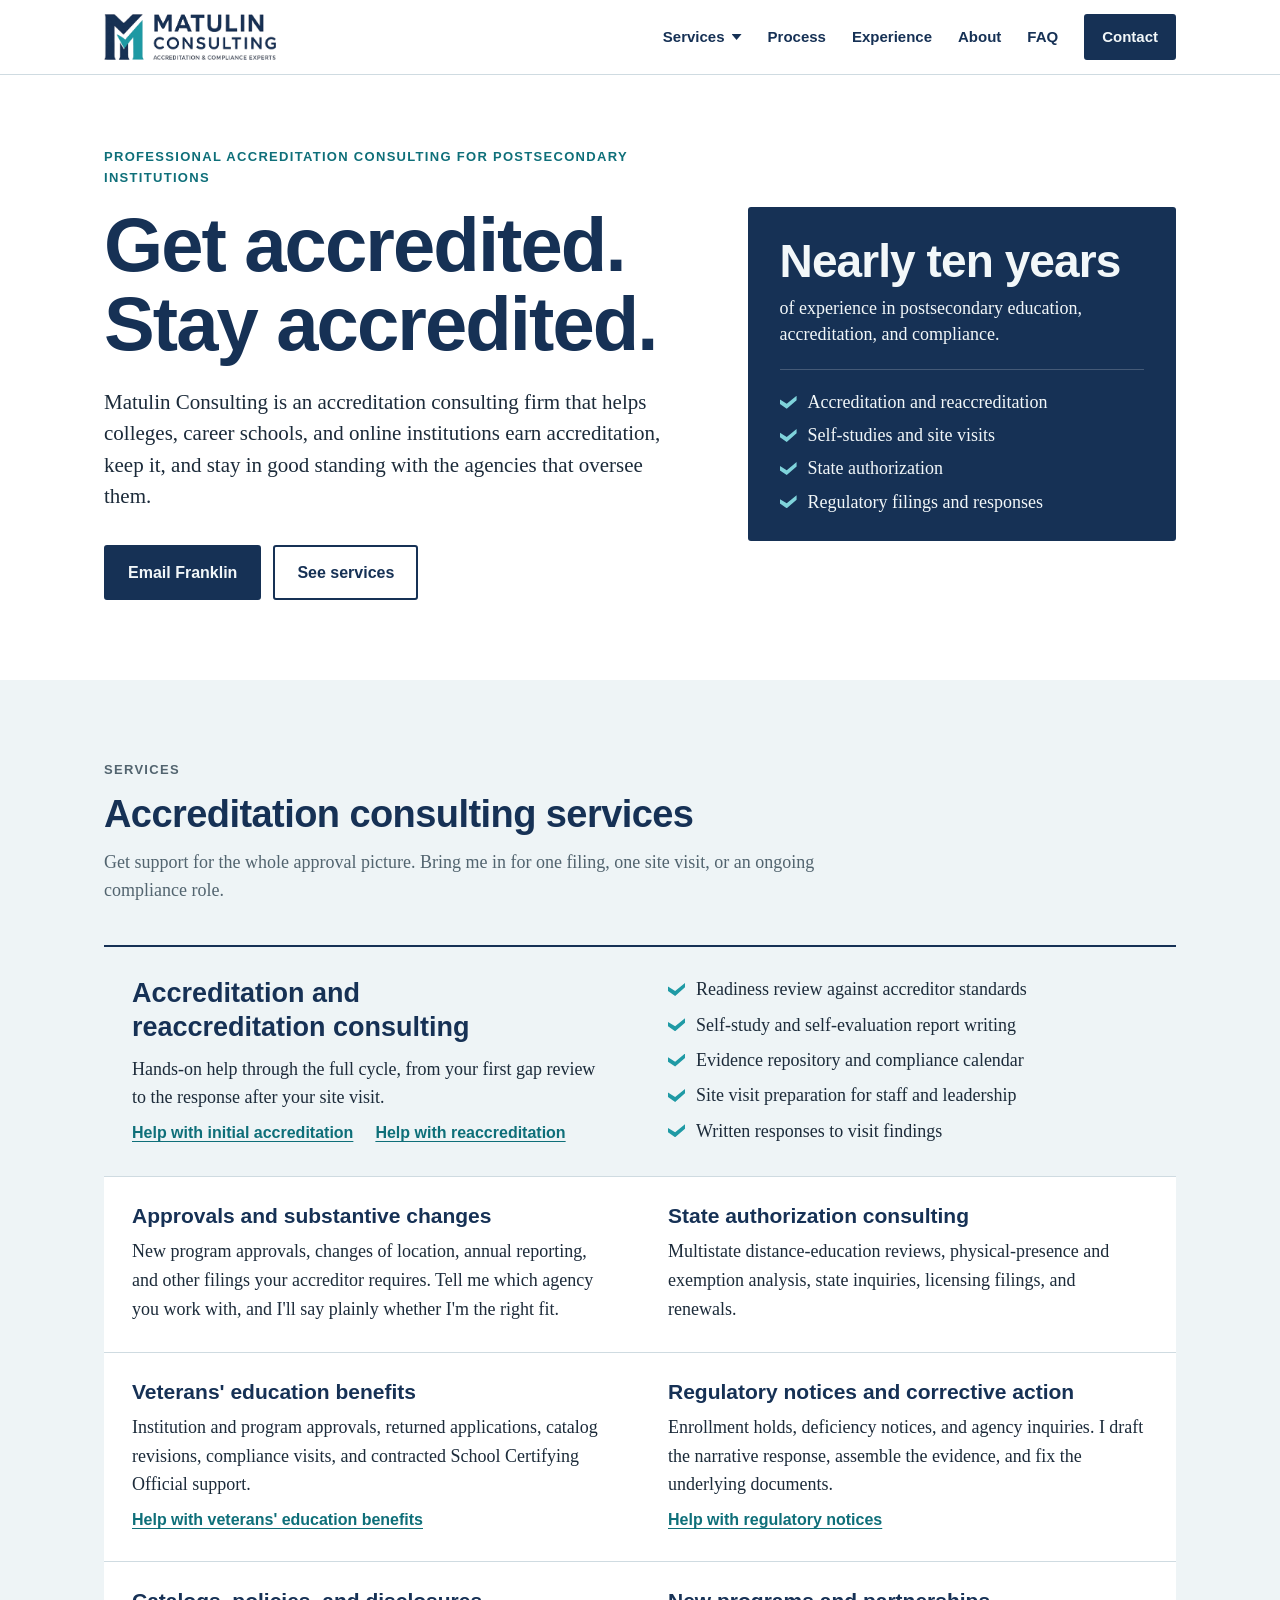
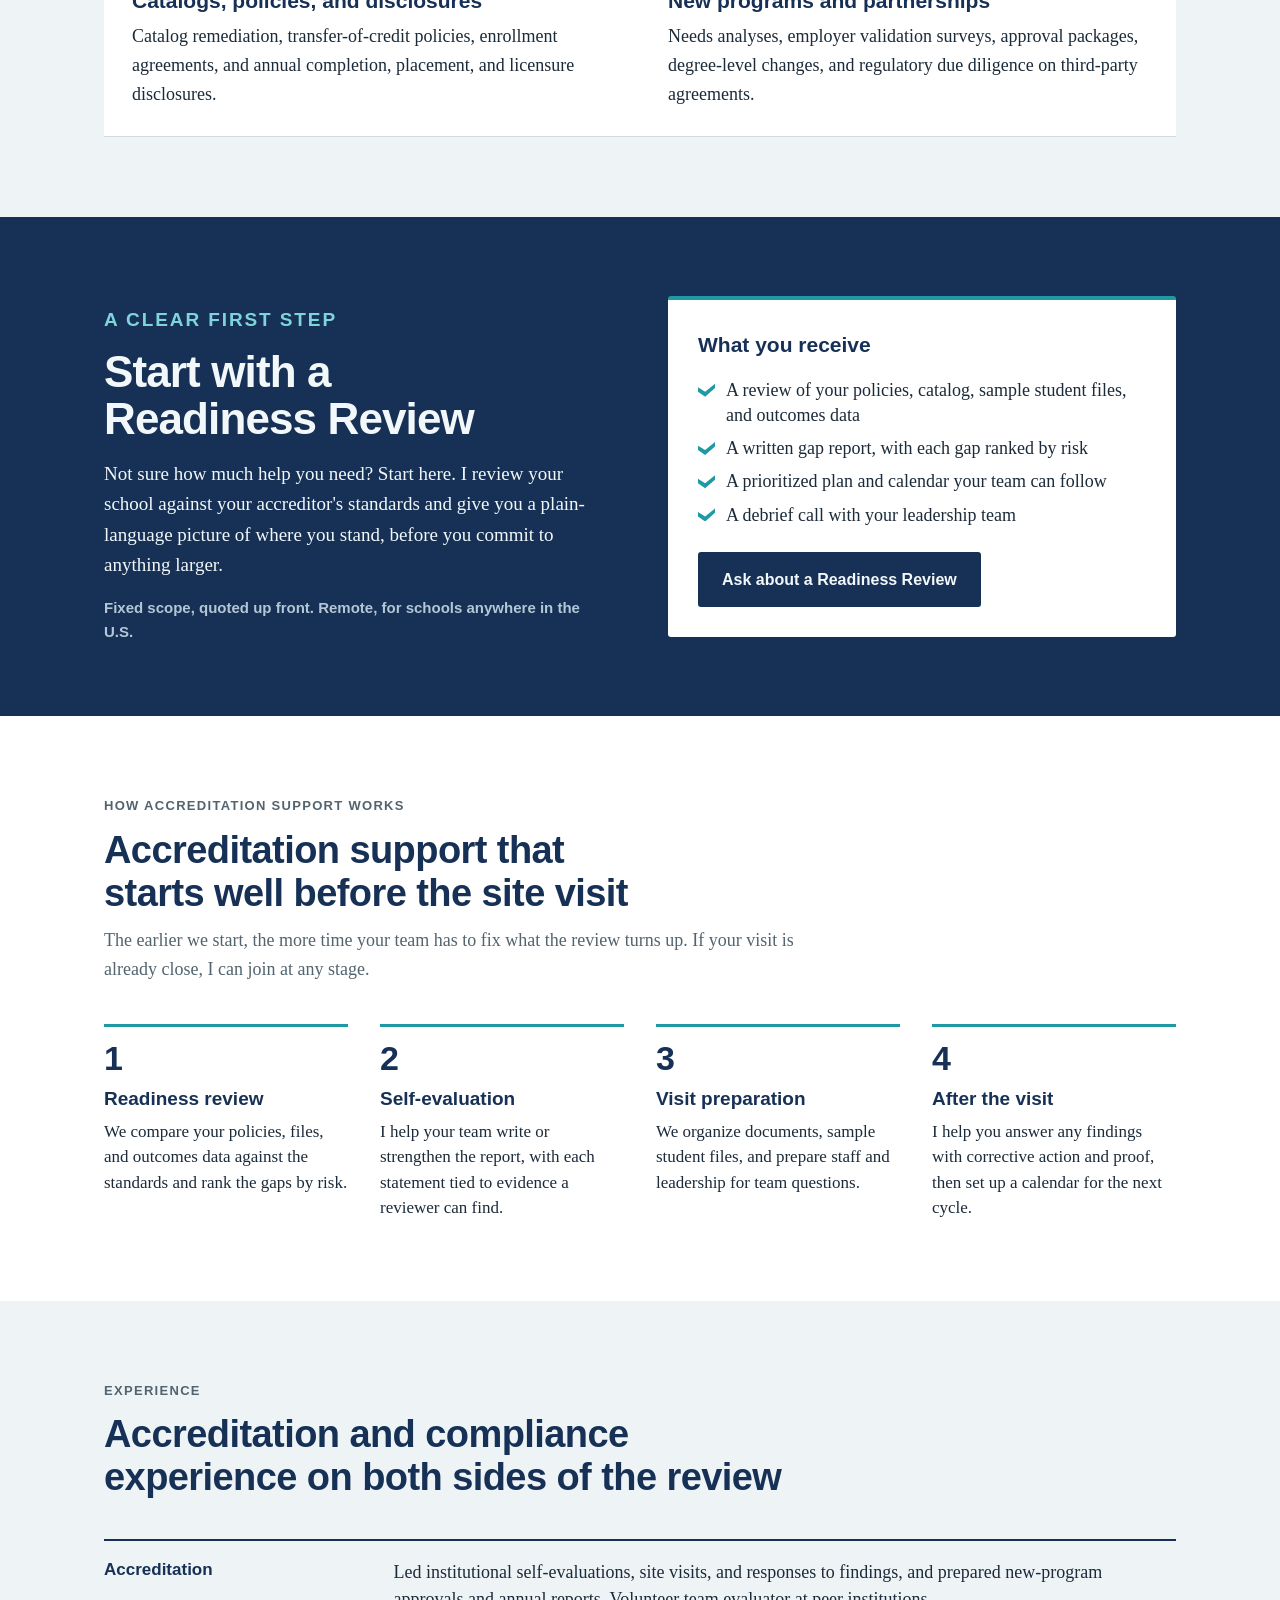
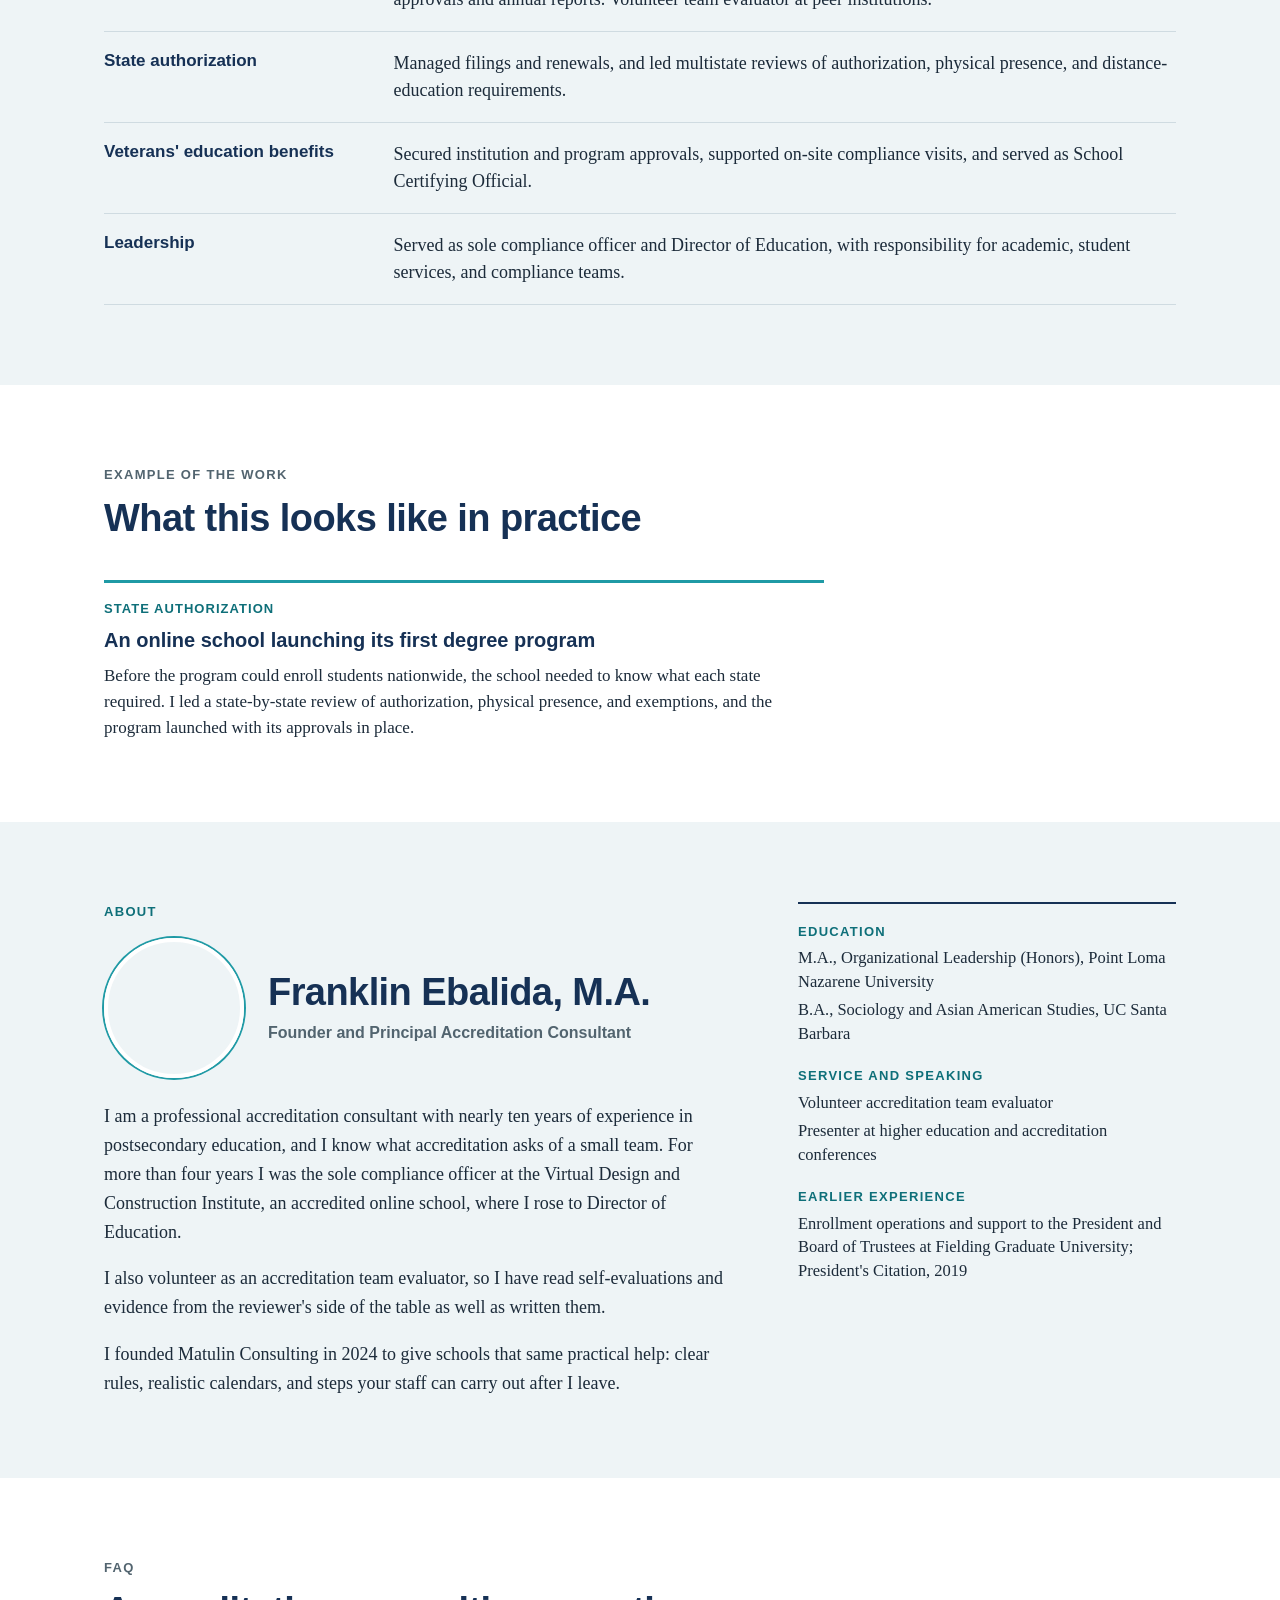
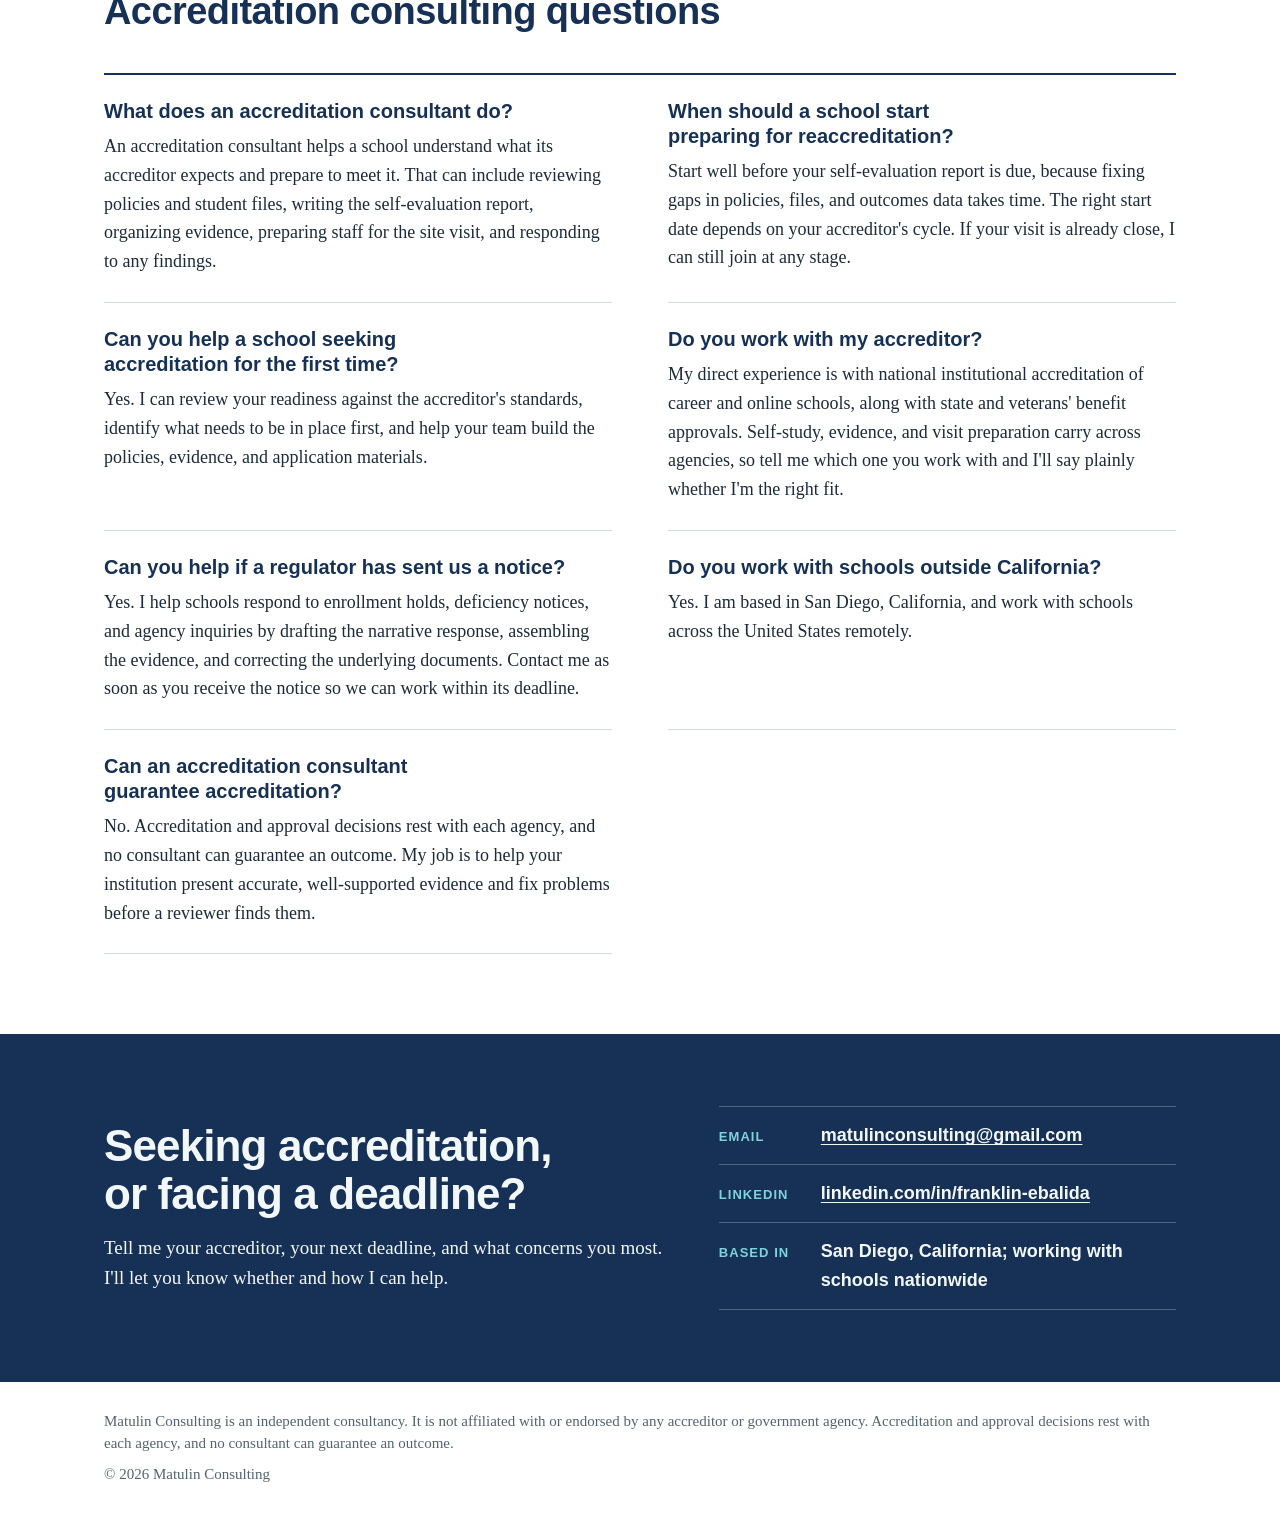
==== commit 193e6b81: "Remove examples drawn from New York client work Drops the enrollment hold and contracted SCO example" ====
--- a/index.html
+++ b/index.html
@@ -189,7 +189,6 @@
           <tr><th scope="row">Accreditation</th><td>Led institutional self-evaluations, site visits, and responses to findings, and prepared new-program approvals and annual reports. Volunteer team evaluator at peer institutions.</td></tr>
           <tr><th scope="row">State authorization</th><td>Managed filings and renewals, and led multistate reviews of authorization, physical presence, and distance-education requirements.</td></tr>
           <tr><th scope="row">Veterans' education benefits</th><td>Secured institution and program approvals, supported on-site compliance visits, and served as School Certifying Official.</td></tr>
-          <tr><th scope="row">Regulatory responses</th><td>Led the response to a state enrollment hold, including catalog remediation, and helped the school regain its authority to enroll.</td></tr>
           <tr><th scope="row">Leadership</th><td>Served as sole compliance officer and Director of Education, with responsibility for academic, student services, and compliance teams.</td></tr>
         </tbody>
       </table>
@@ -200,25 +199,14 @@
 <section class="section" id="examples">
   <div class="wrap">
     <div class="section-head">
-      <p class="label">Examples of the work</p>
+      <p class="label">Example of the work</p>
       <h2>What this looks like in practice</h2>
-      <p>These examples come from consulting engagements and in-house compliance roles. Schools are not named.</p>
     </div>
     <div class="cases">
-      <article class="case">
-        <p class="case-tag">Regulatory notice</p>
-        <h3>A career school under a state enrollment hold</h3>
-        <p>The school could not enroll new students until it answered the state's concerns. I drafted the narrative response, corrected the catalog and supporting documents, and assembled the evidence. The hold was lifted and the school resumed enrolling.</p>
-      </article>
       <article class="case">
         <p class="case-tag">State authorization</p>
         <h3>An online school launching its first degree program</h3>
         <p>Before the program could enroll students nationwide, the school needed to know what each state required. I led a state-by-state review of authorization, physical presence, and exemptions, and the program launched with its approvals in place.</p>
-      </article>
-      <article class="case">
-        <p class="case-tag">Veterans' education benefits</p>
-        <h3>A school that needed ongoing benefits support</h3>
-        <p>Without a full-time School Certifying Official on staff, the school needed someone to keep certifications accurate and on time. I serve as its contracted School Certifying Official, so students' benefits are processed correctly and the school stays ready for compliance reviews.</p>
       </article>
     </div>
   </div>
--- a/styles.css
+++ b/styles.css
@@ -195,7 +195,7 @@
 .offer-box .btn { margin-top: 24px; }
 
 /* Examples of the work */
-.cases { display: grid; grid-template-columns: repeat(3, minmax(0, 1fr)); gap: 32px; }
+.cases { display: grid; grid-template-columns: minmax(0, 1fr); gap: 32px; max-width: 720px; }
 .case { border-top: 3px solid var(--teal); padding-top: 16px; }
 .case-tag { font-family: var(--display); font-size: 13px; font-weight: 700; letter-spacing: .08em; text-transform: uppercase; color: var(--teal-ink); }
 .case h3 { font-size: 20px; font-weight: 700; line-height: 1.25; margin-top: 8px; }
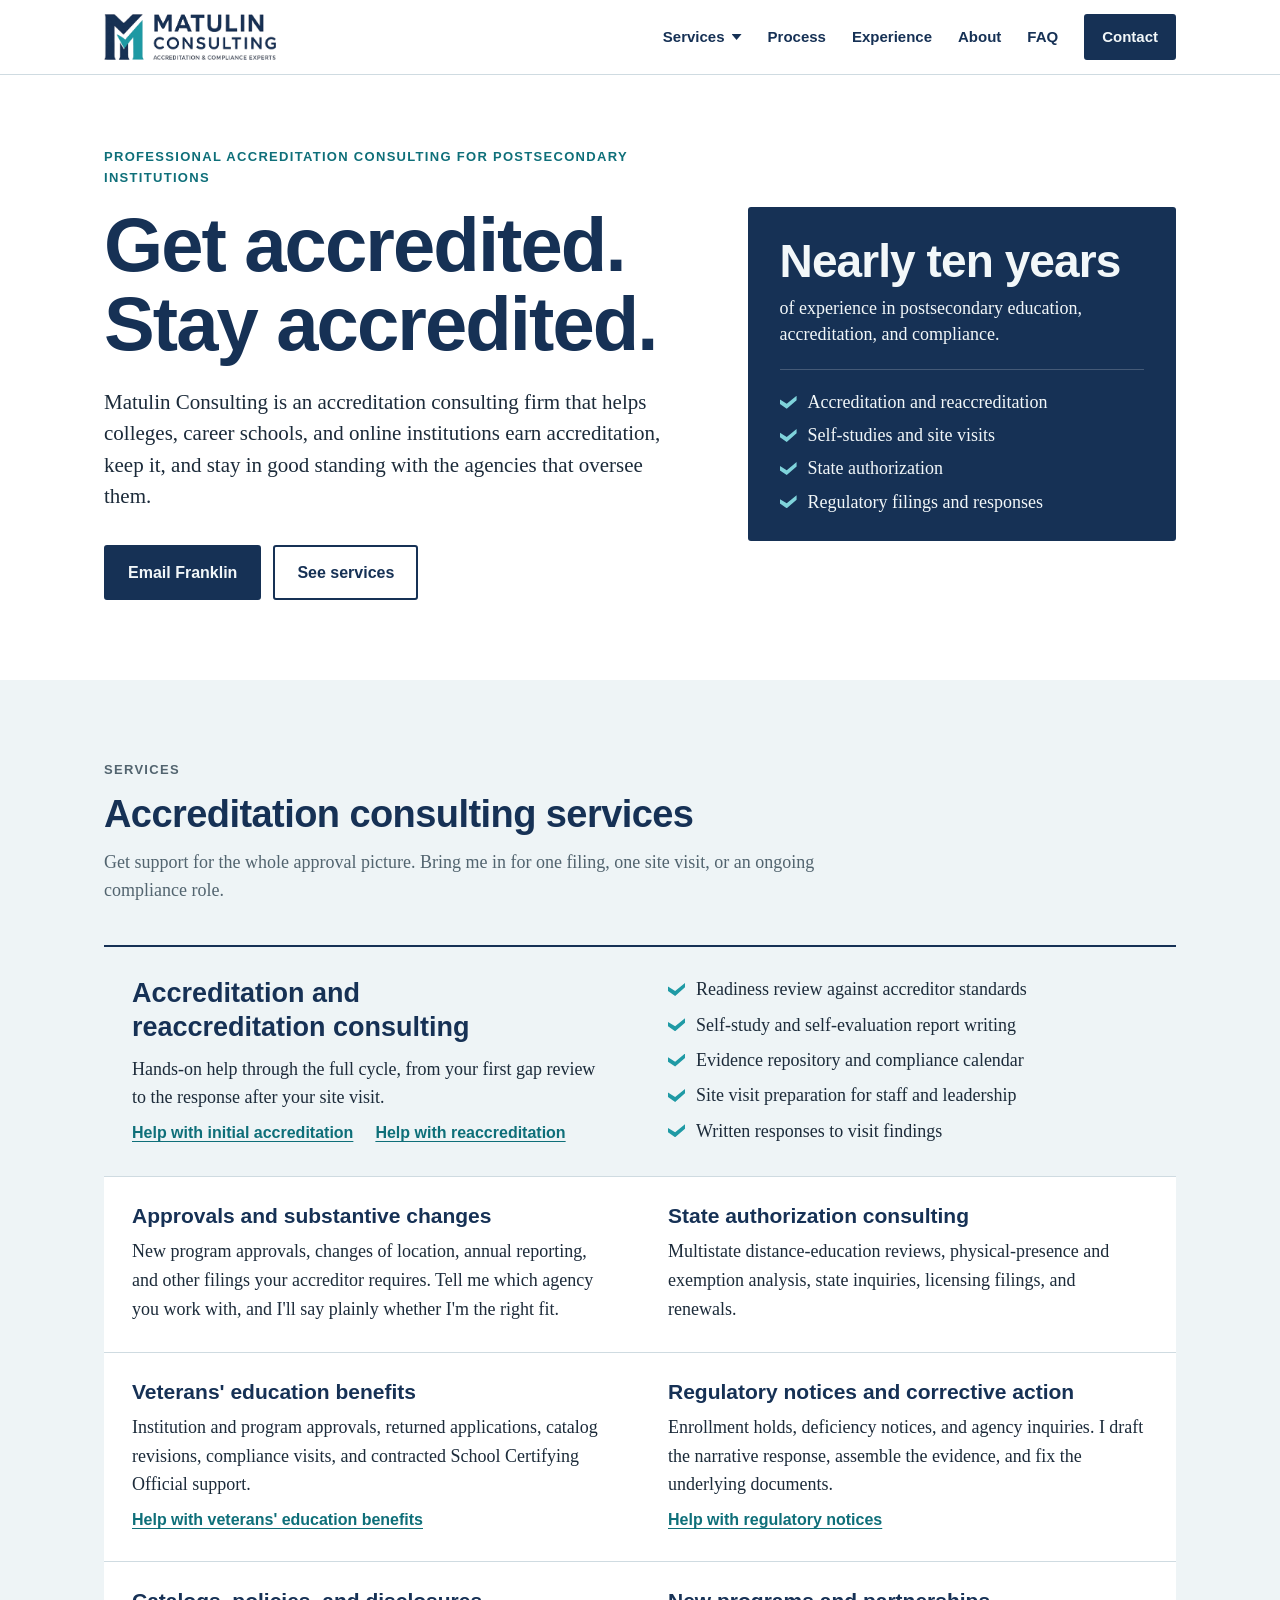
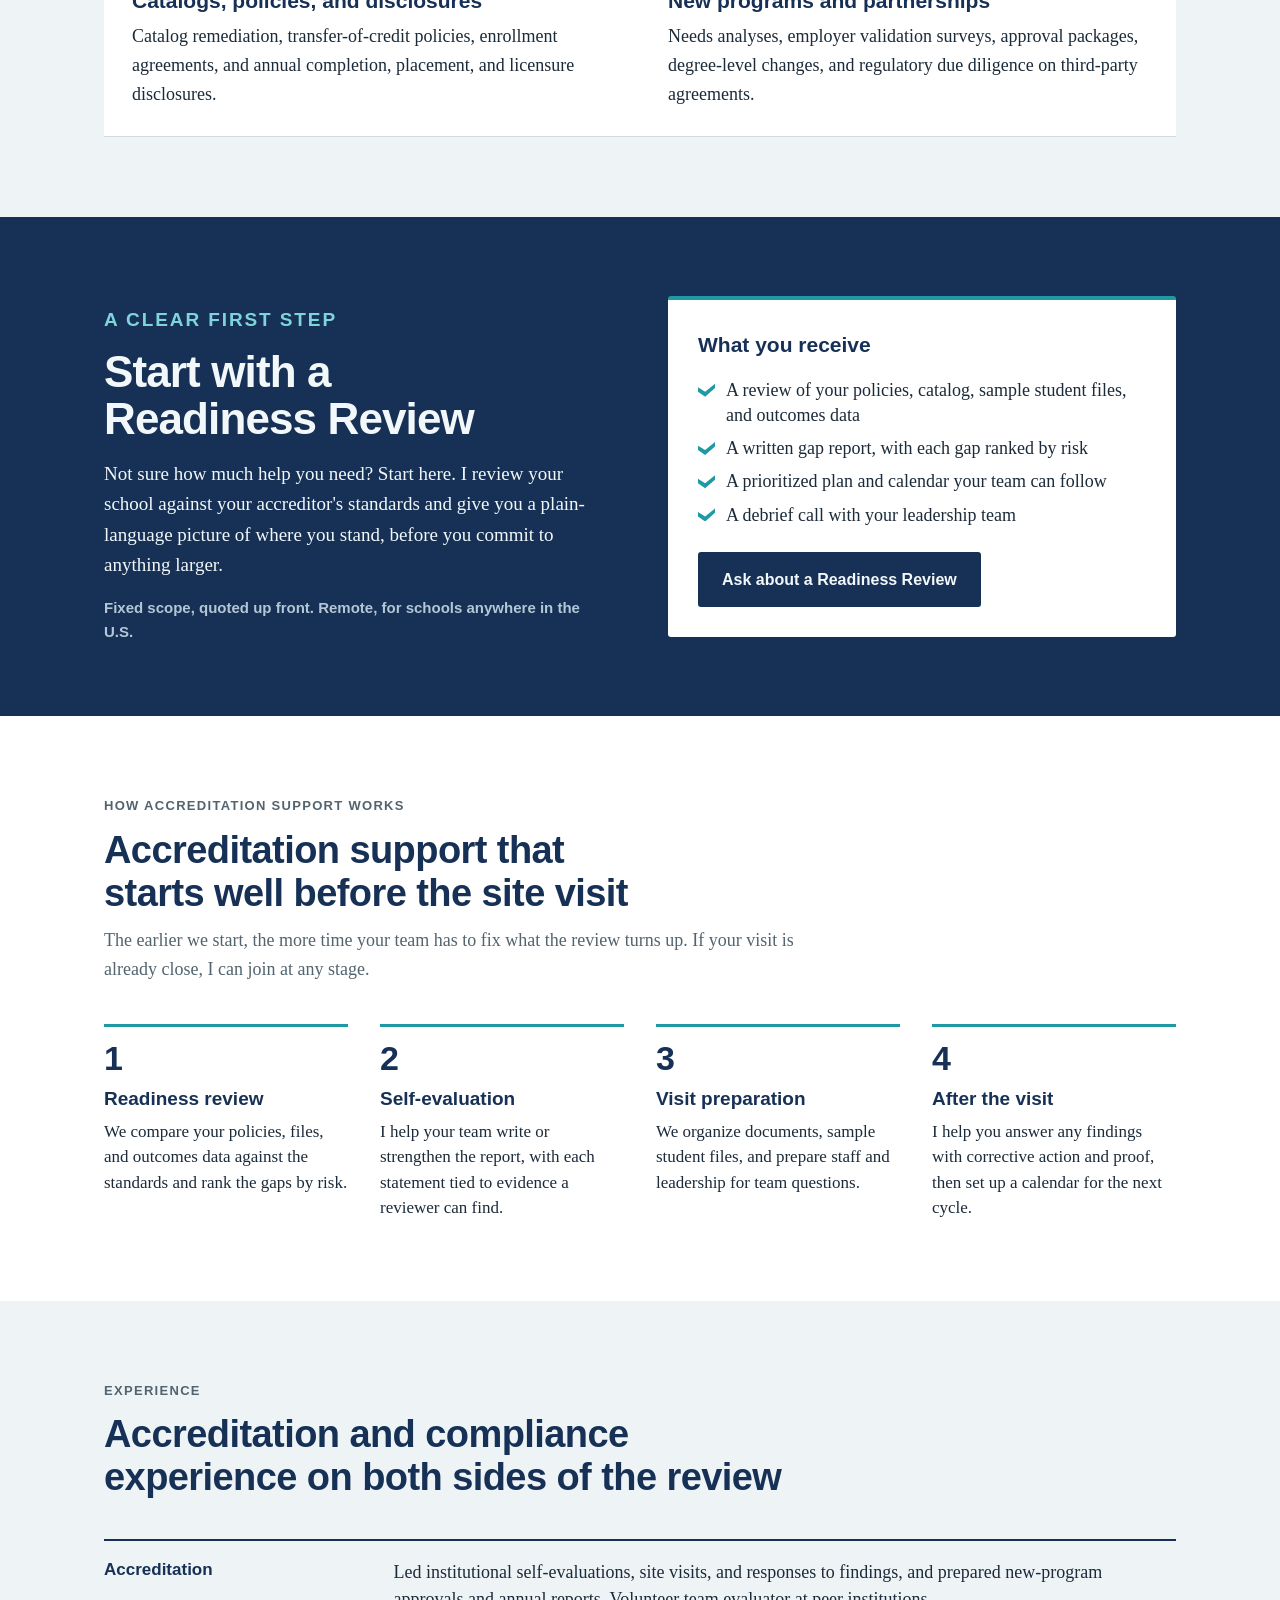
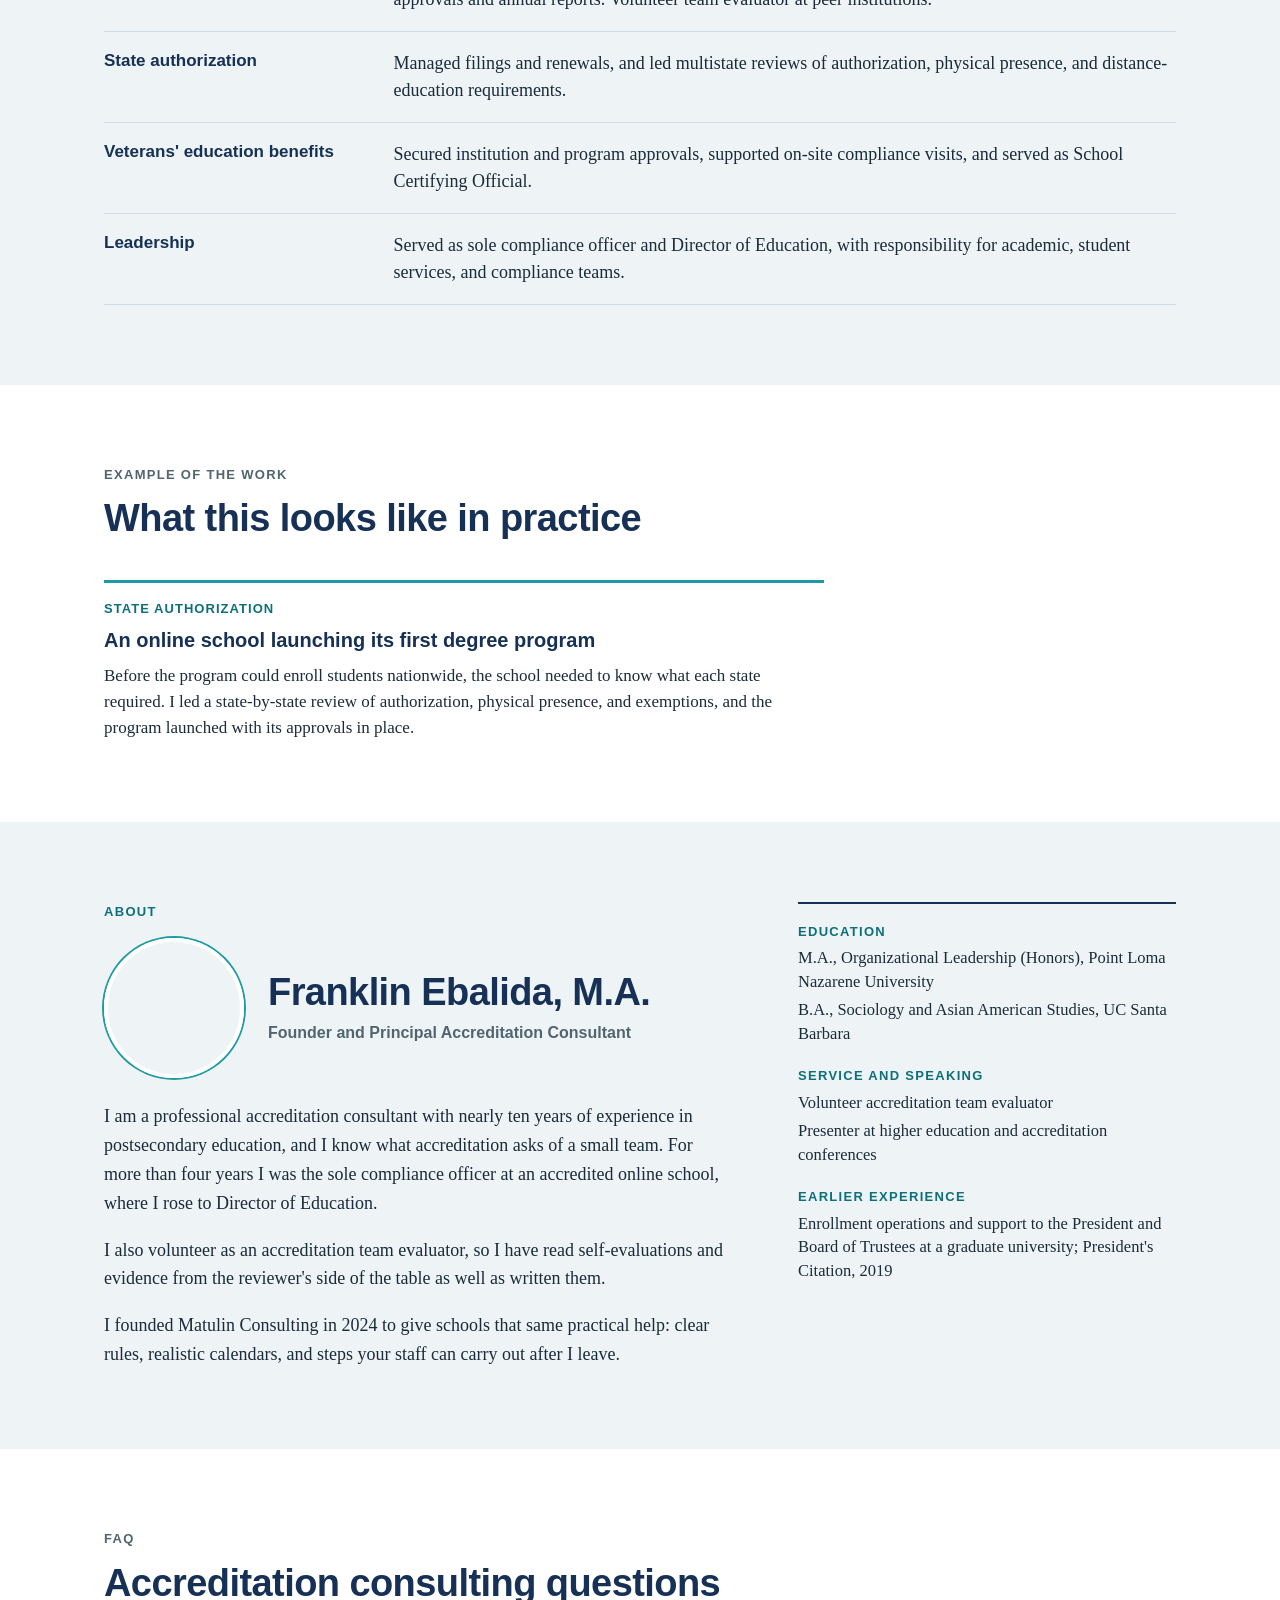
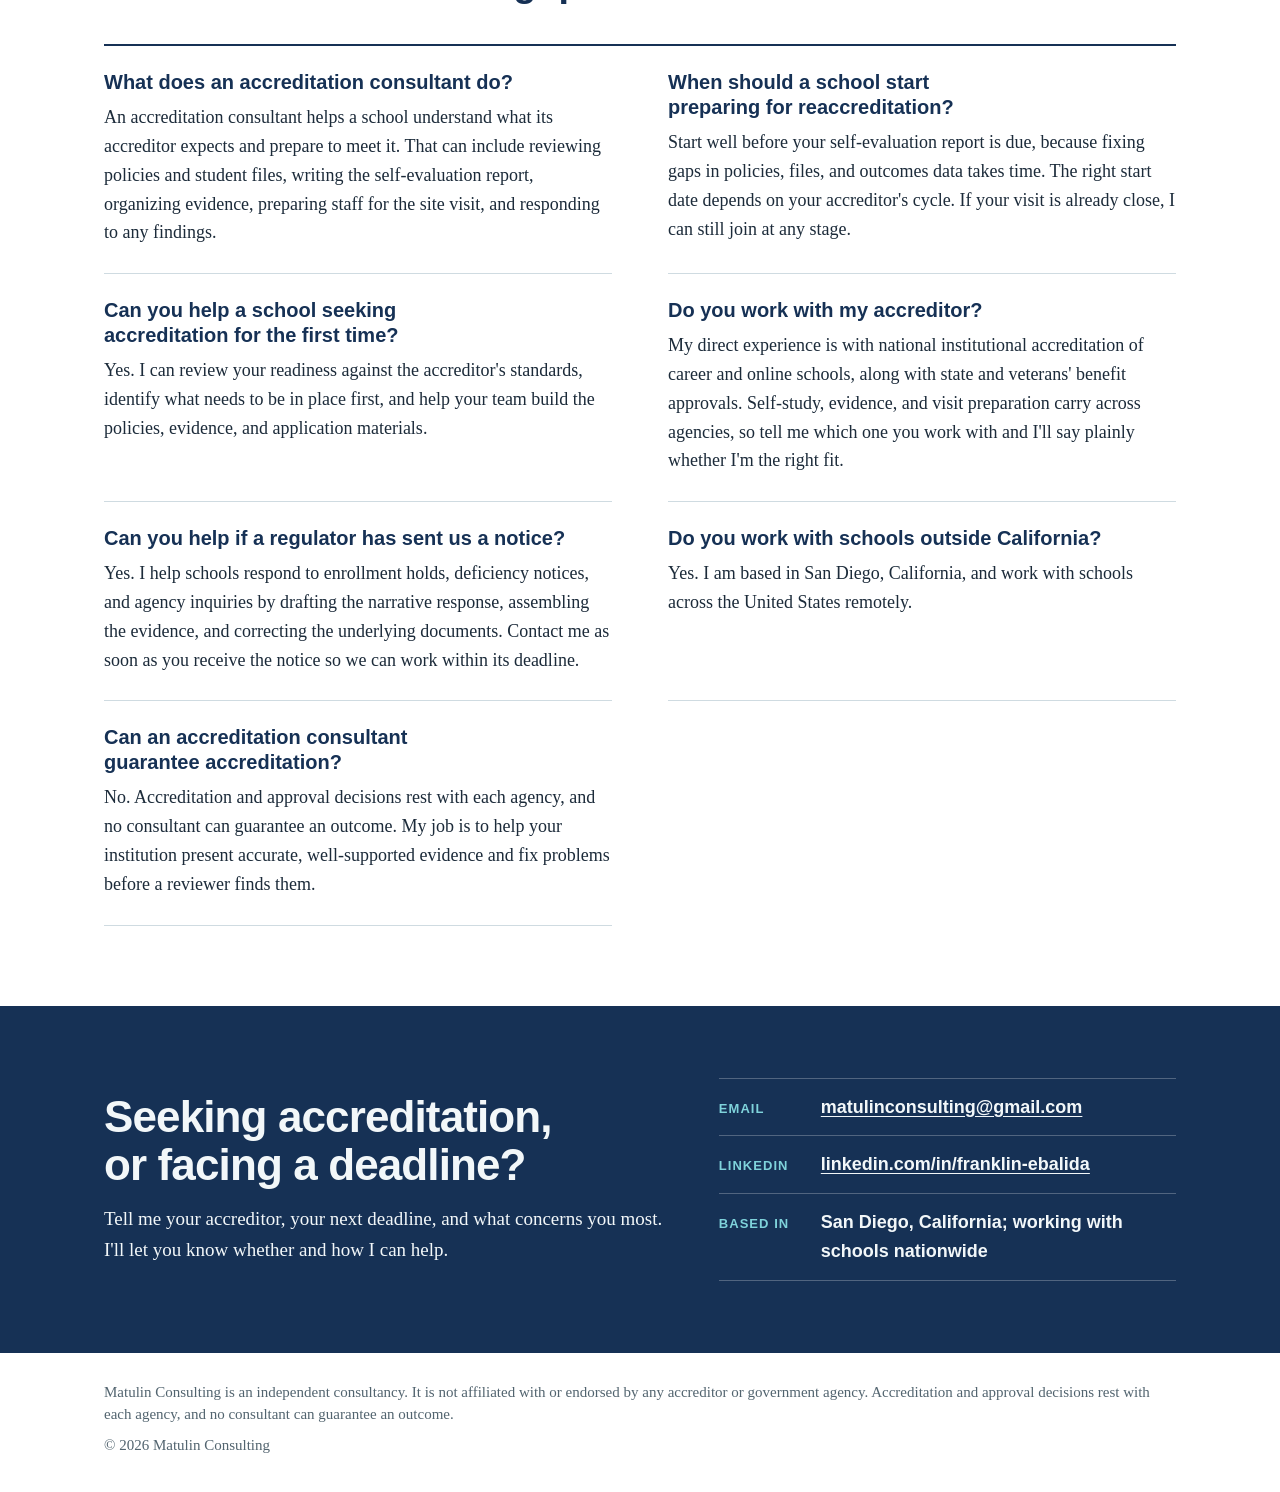
==== commit 981e1c54: "Omit former employer names from the About section Co-Authored-By: Claude Opus 5.5 <noreply@anthropic" ====
--- a/index.html
+++ b/index.html
@@ -224,7 +224,7 @@
         </div>
       </div>
       <div class="bio">
-        <p>I am a professional accreditation consultant with nearly ten years of experience in postsecondary education, and I know what accreditation asks of a small team. For more than four years I was the sole compliance officer at the Virtual Design and Construction Institute, an accredited online school, where I rose to Director of Education.</p>
+        <p>I am a professional accreditation consultant with nearly ten years of experience in postsecondary education, and I know what accreditation asks of a small team. For more than four years I was the sole compliance officer at an accredited online school, where I rose to Director of Education.</p>
         <p>I also volunteer as an accreditation team evaluator, so I have read self-evaluations and evidence from the reviewer's side of the table as well as written them.</p>
         <p>I founded Matulin Consulting in 2024 to give schools that same practical help: clear rules, realistic calendars, and steps your staff can carry out after I leave.</p>
       </div>
@@ -232,7 +232,7 @@
     <div class="facts">
       <div><h3>Education</h3><p>M.A., Organizational Leadership (Honors), Point Loma Nazarene University</p><p>B.A., Sociology and Asian American Studies, UC Santa Barbara</p></div>
       <div><h3>Service and speaking</h3><p>Volunteer accreditation team evaluator</p><p>Presenter at higher education and accreditation conferences</p></div>
-      <div><h3>Earlier experience</h3><p>Enrollment operations and support to the President and Board of Trustees at Fielding Graduate University; President's Citation, 2019</p></div>
+      <div><h3>Earlier experience</h3><p>Enrollment operations and support to the President and Board of Trustees at a graduate university; President's Citation, 2019</p></div>
     </div>
   </div>
 </section>
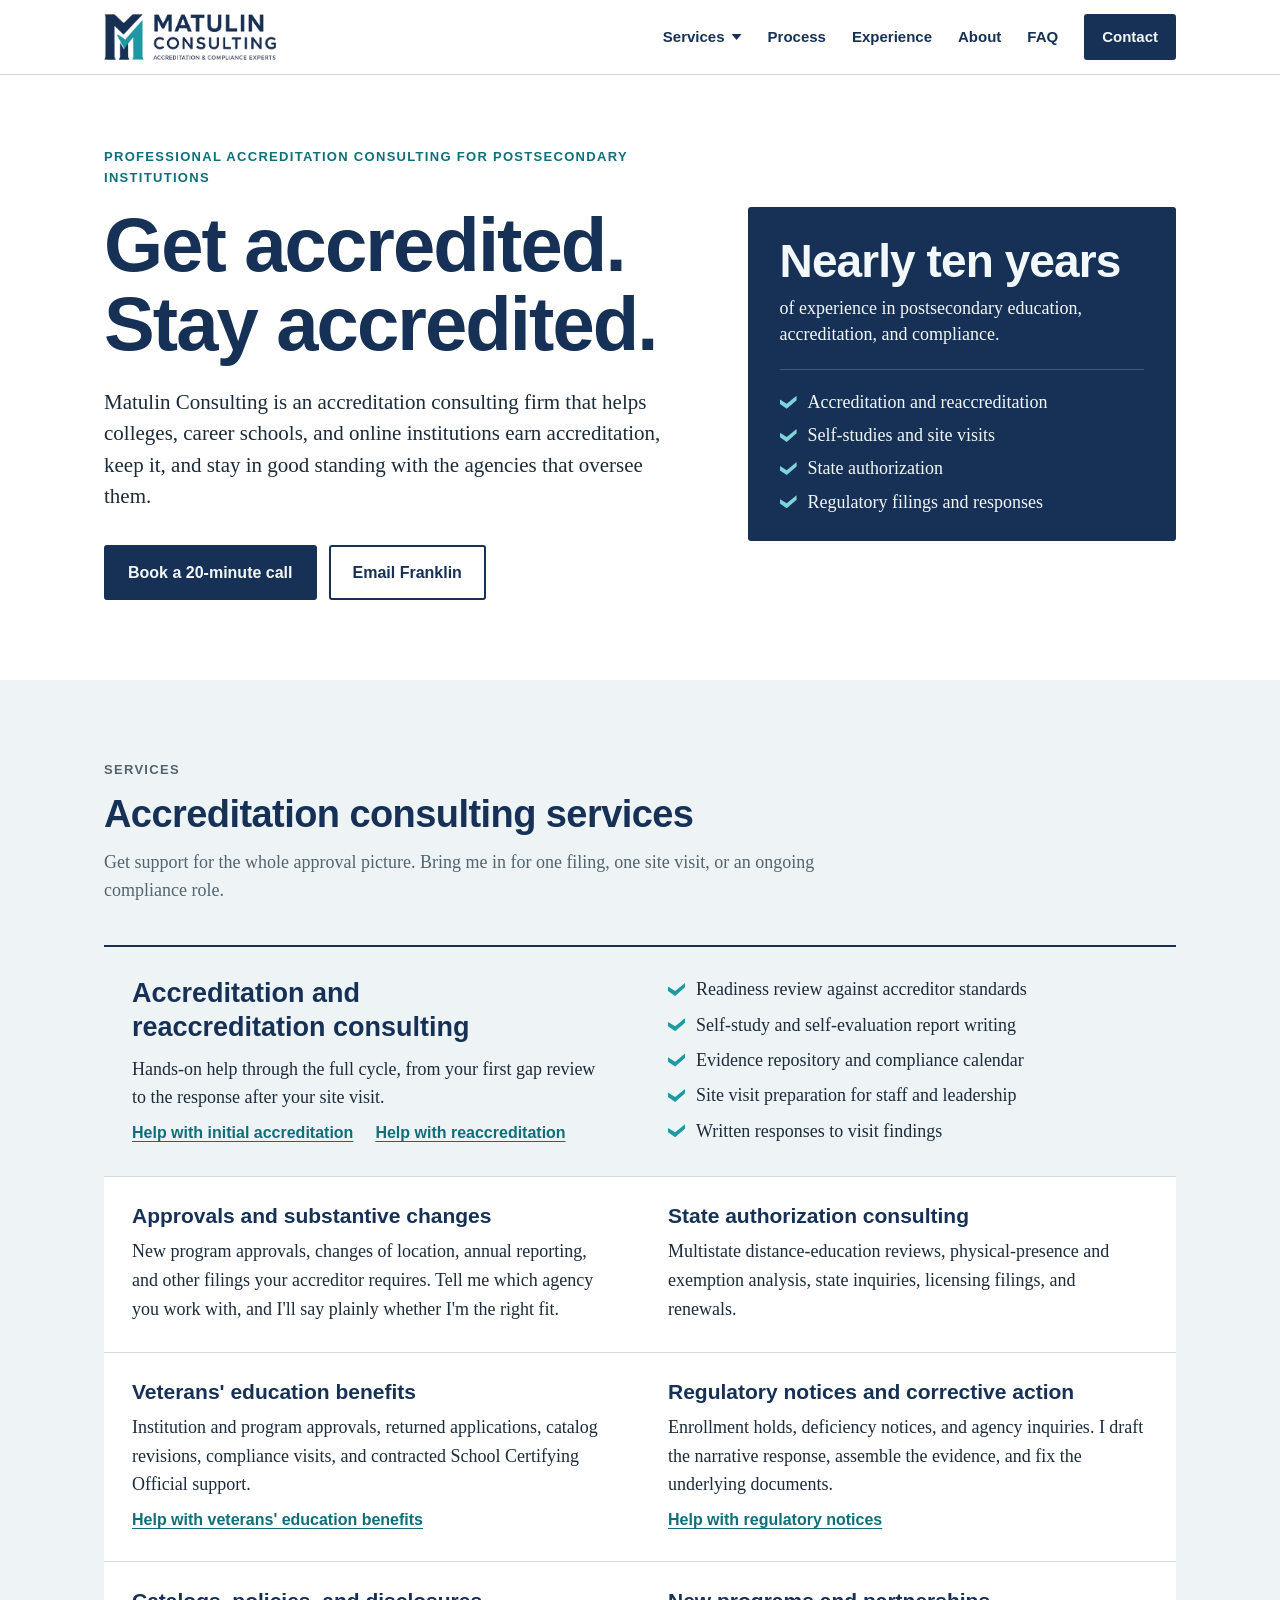
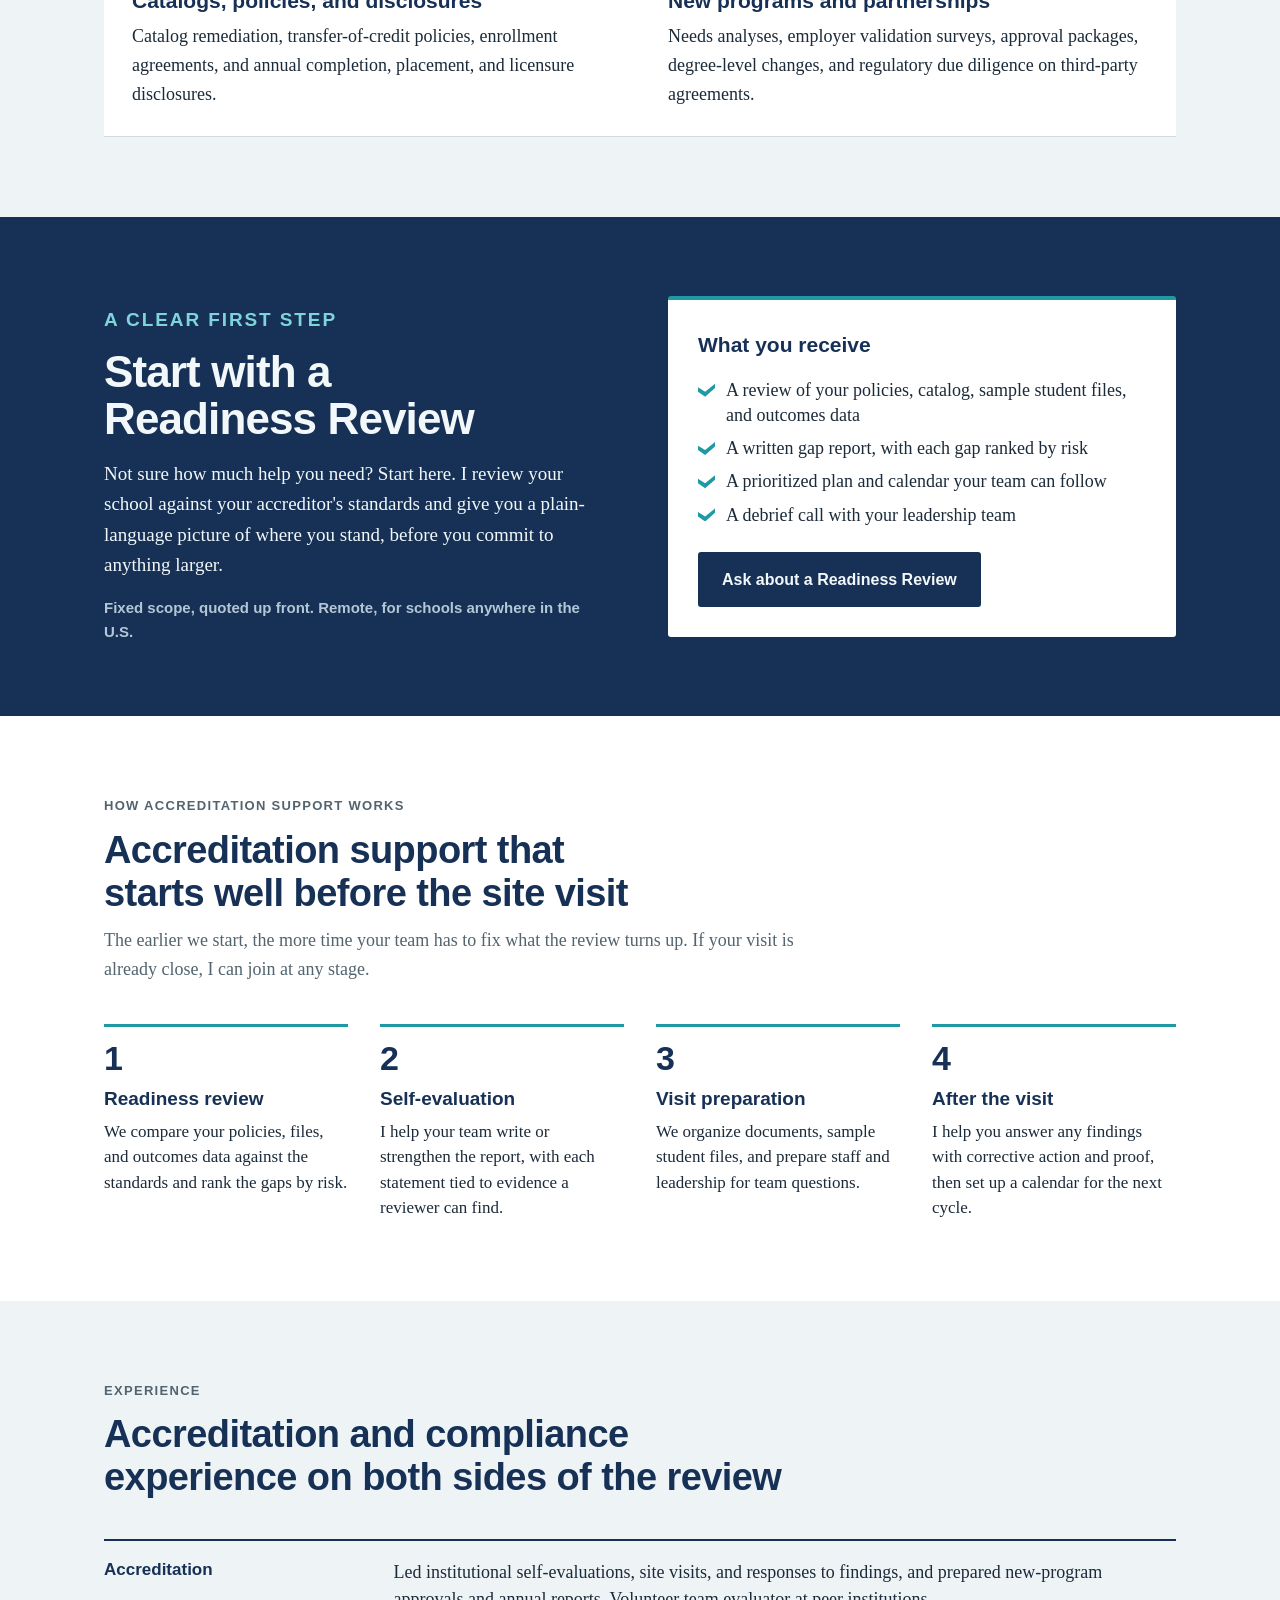
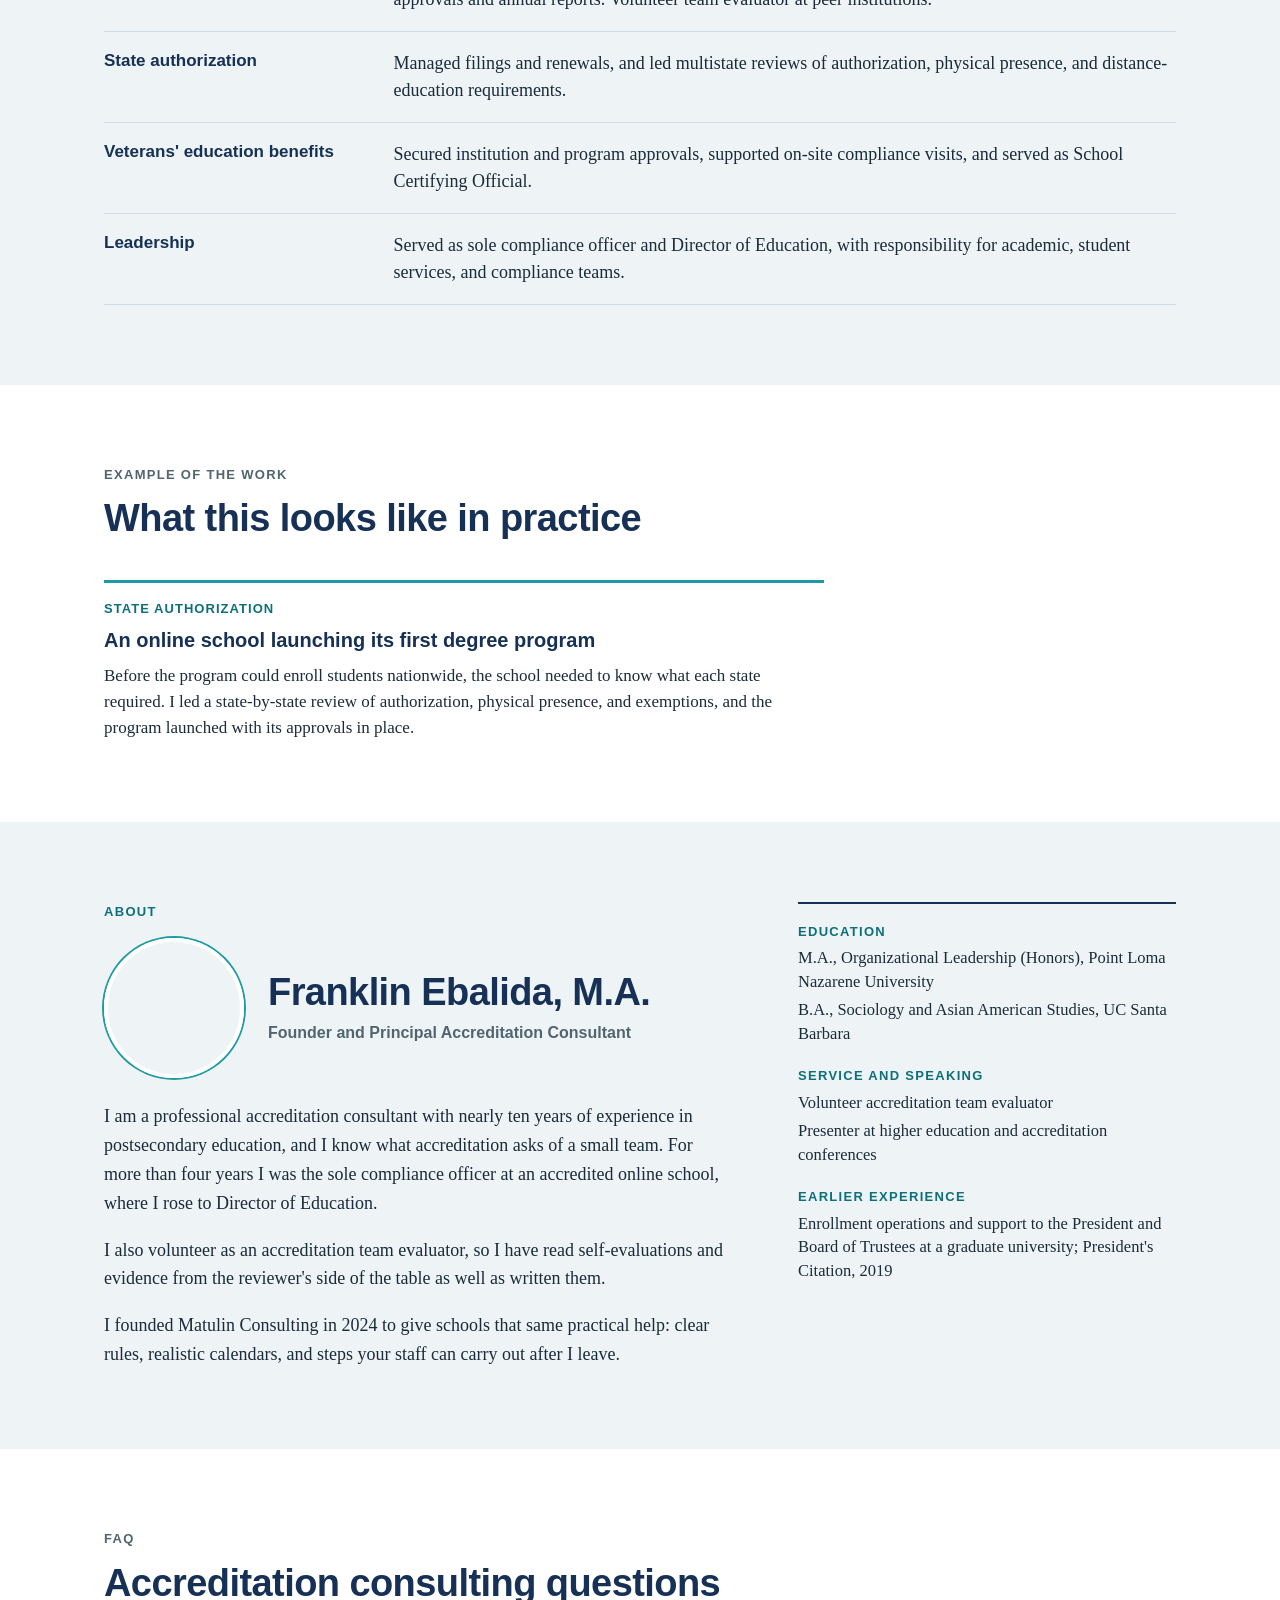
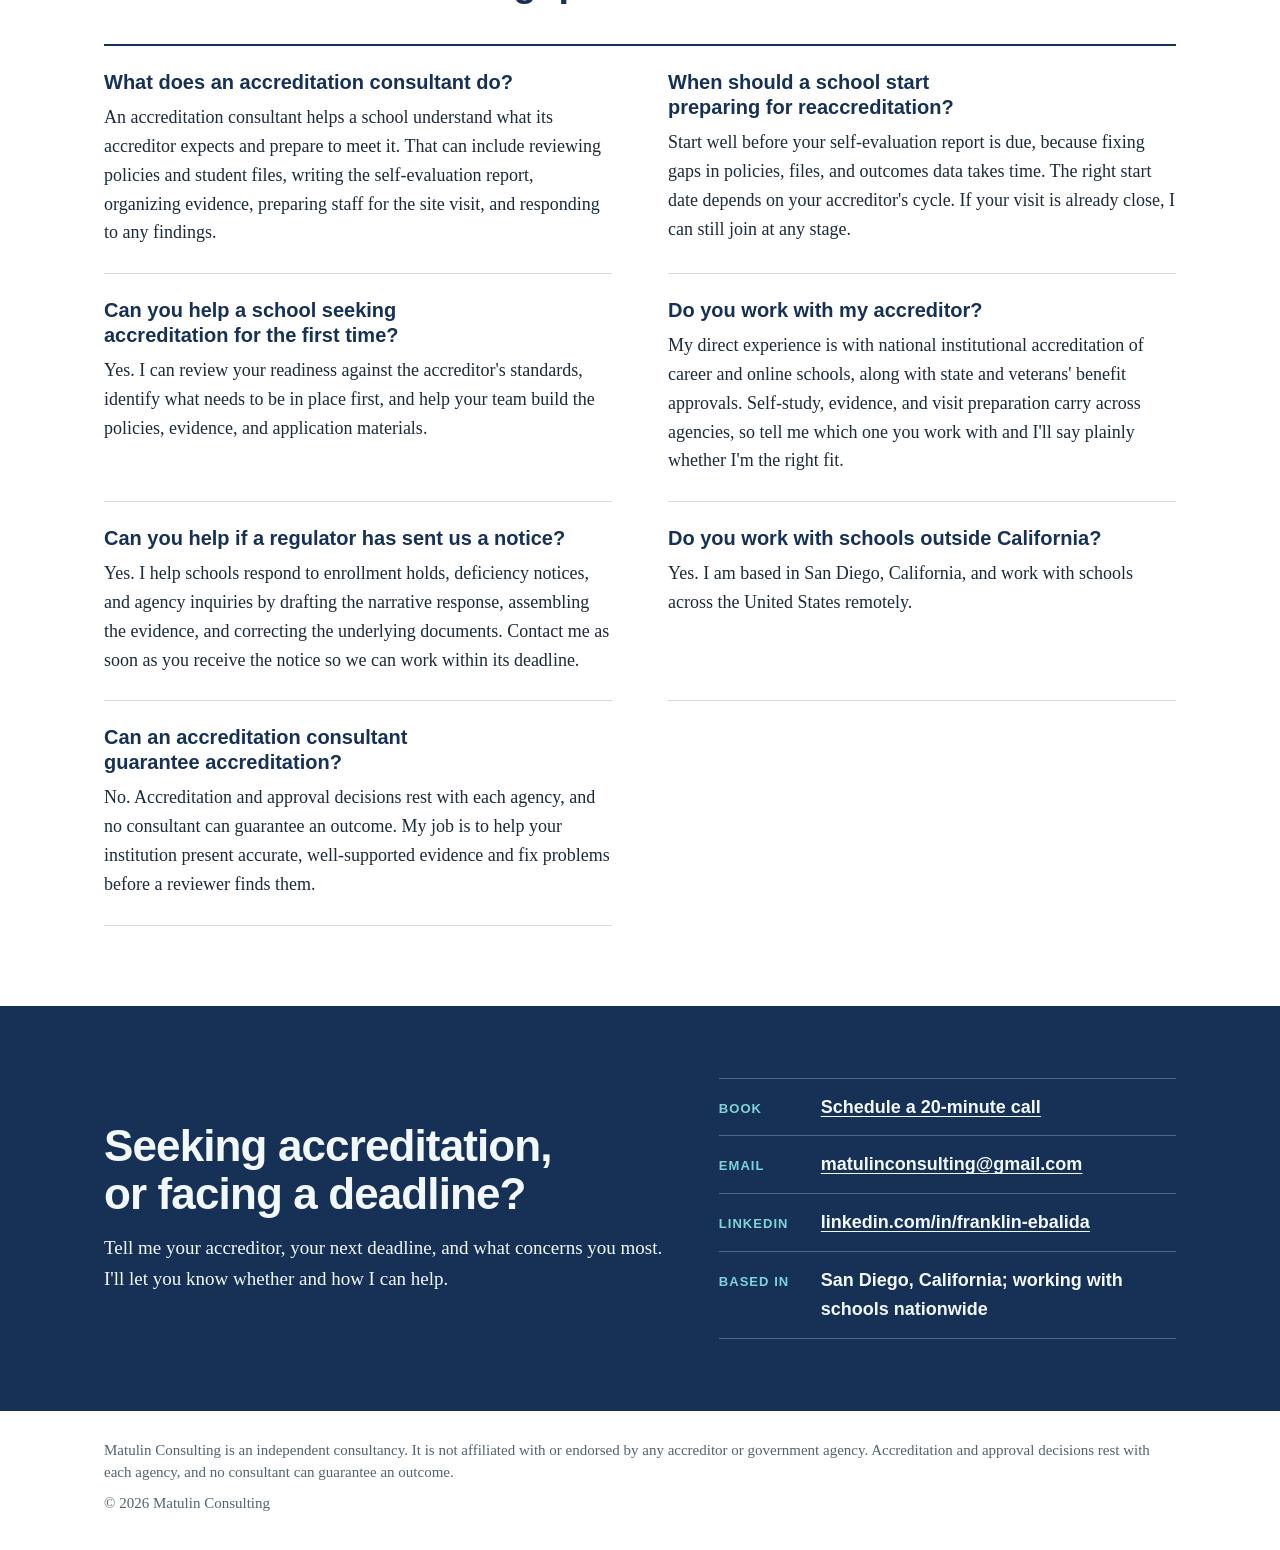
==== commit 1eae91b1: "Make booking a 20-minute call the main button on every page Co-Authored-By: Claude Opus 5.5 <noreply" ====
--- a/index.html
+++ b/index.html
@@ -58,8 +58,8 @@
       <h1>Get accredited. Stay accredited.</h1>
       <p class="lede">Matulin Consulting is an accreditation consulting firm that helps colleges, career schools, and online institutions earn accreditation, keep it, and stay in good standing with the agencies that oversee them.</p>
       <div class="cta">
-        <a class="btn" href="mailto:matulinconsulting@gmail.com?subject=Accreditation%20support%20inquiry">Email Franklin</a>
-        <a class="btn ghost" href="#services">See services</a>
+        <a class="btn" href="https://calendar.app.google/ZRuH1B2ZMZNKnf9s9" target="_blank" rel="noopener noreferrer">Book a 20-minute call</a>
+        <a class="btn ghost" href="mailto:matulinconsulting@gmail.com?subject=Accreditation%20support%20inquiry">Email Franklin</a>
       </div>
     </div>
 
@@ -283,6 +283,7 @@
       <p>Tell me your accreditor, your next deadline, and what concerns you most. I'll let you know whether and how I can help.</p>
     </div>
     <ul class="channels">
+      <li><span>Book</span><a href="https://calendar.app.google/ZRuH1B2ZMZNKnf9s9" target="_blank" rel="noopener noreferrer">Schedule a 20-minute call</a></li>
       <li><span>Email</span><a href="mailto:matulinconsulting@gmail.com?subject=Accreditation%20support%20inquiry">matulinconsulting@gmail.com</a></li>
       <li><span>LinkedIn</span><a href="https://www.linkedin.com/in/franklin-ebalida" rel="noopener noreferrer">linkedin.com/in/franklin-ebalida</a></li>
       <li><span>Based in</span><span class="plain">San Diego, California; working with schools nationwide</span></li>
